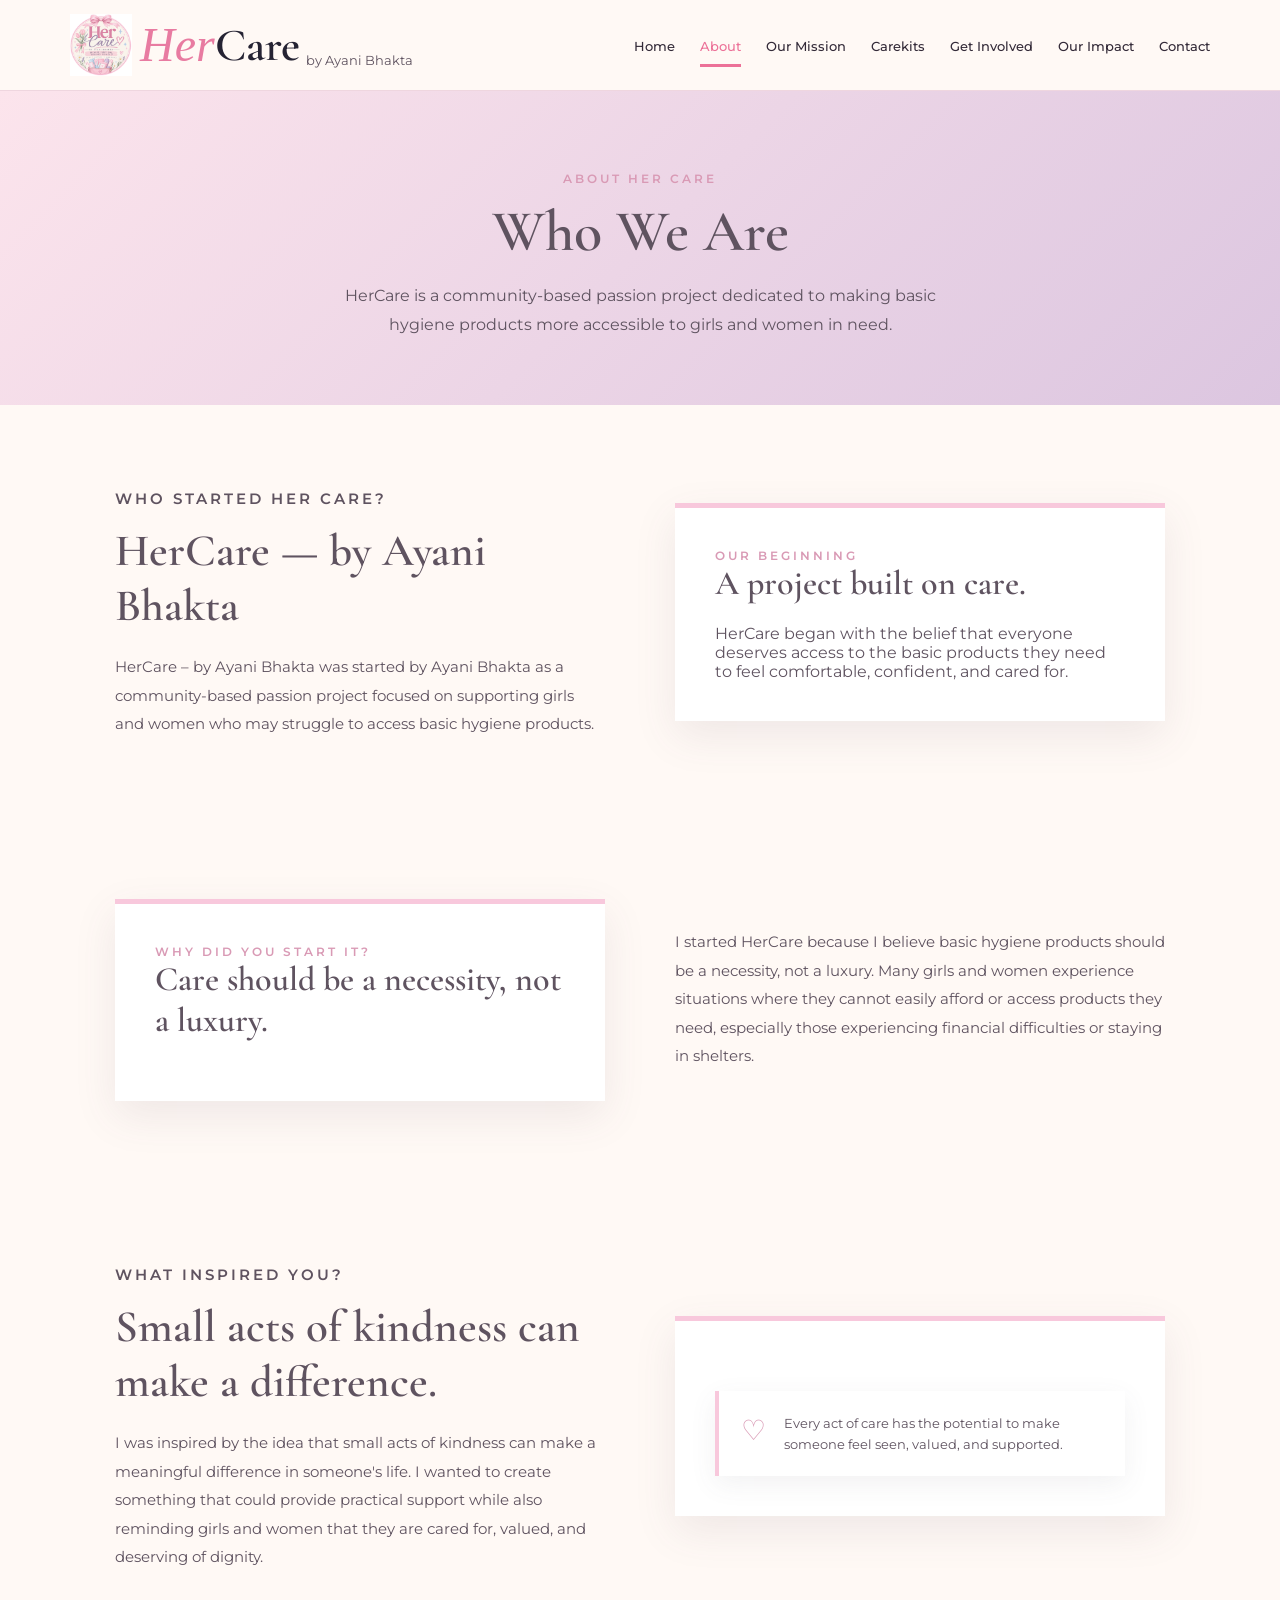
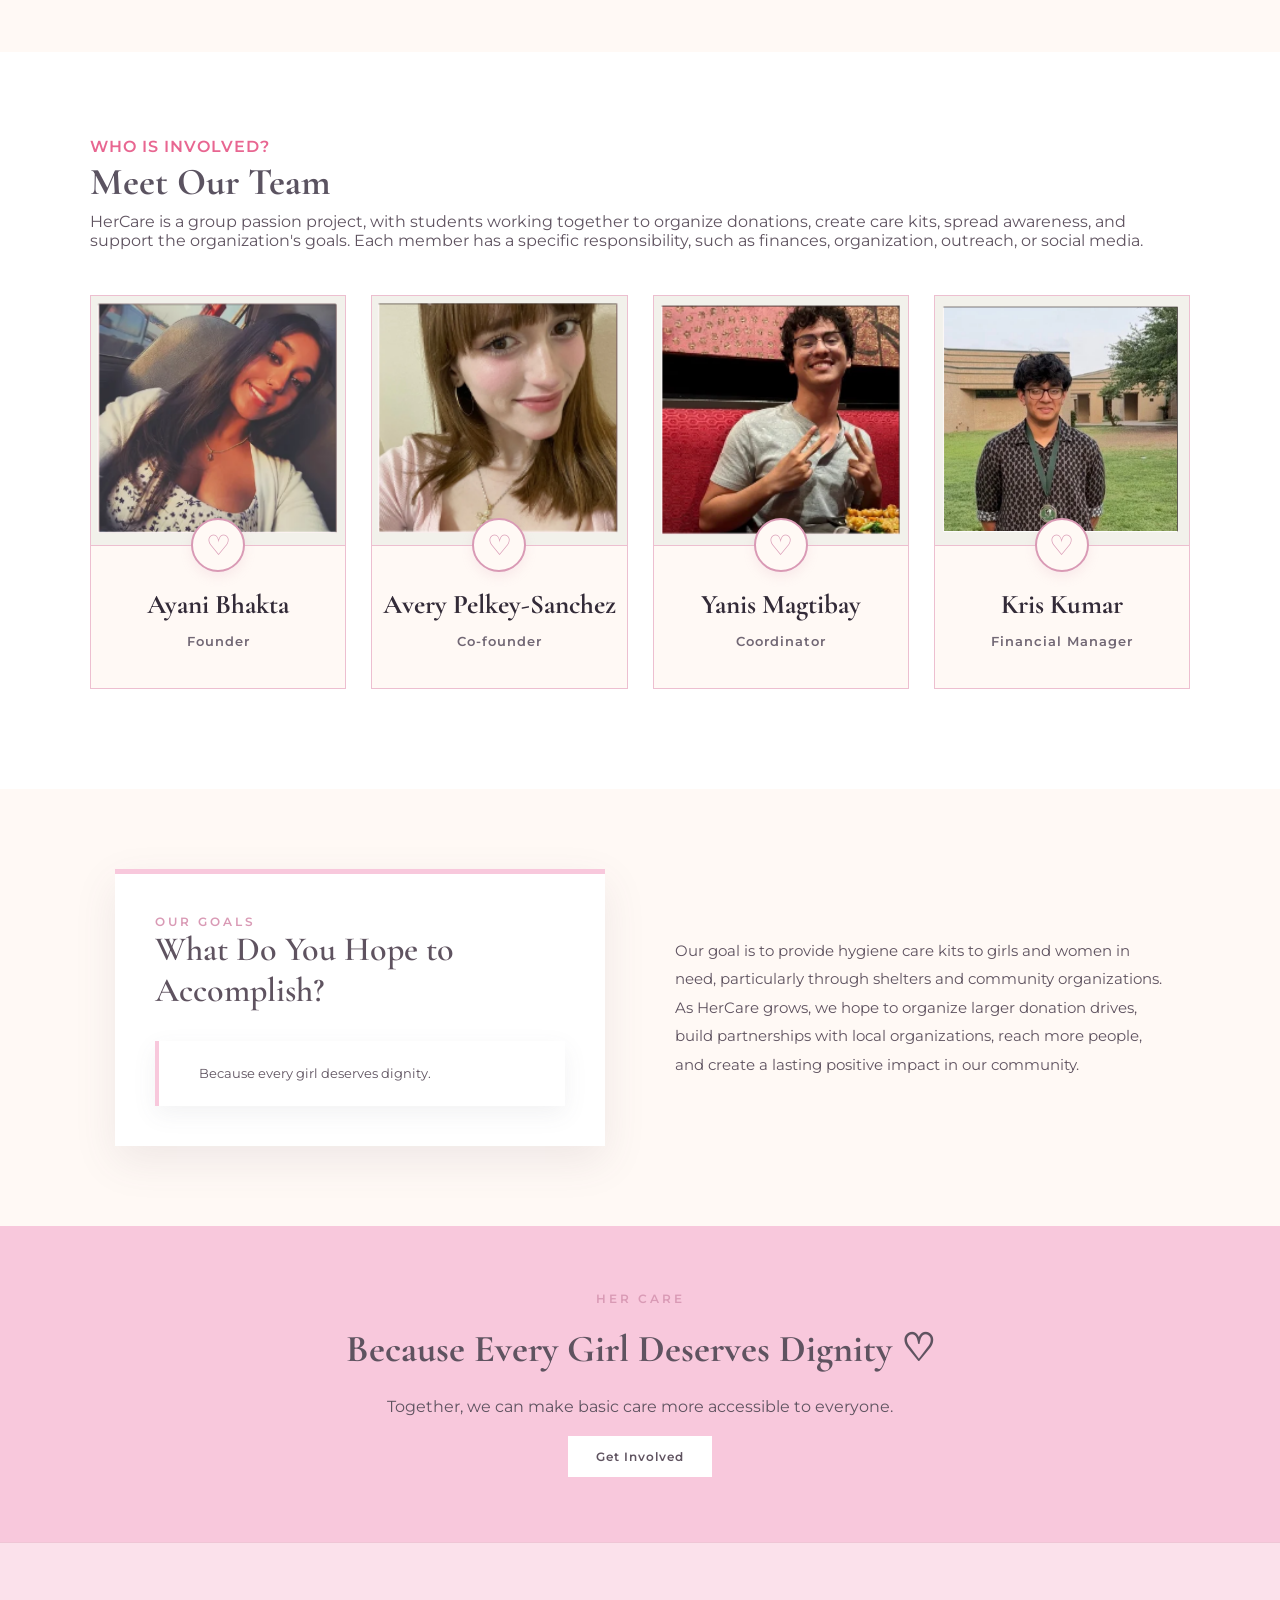
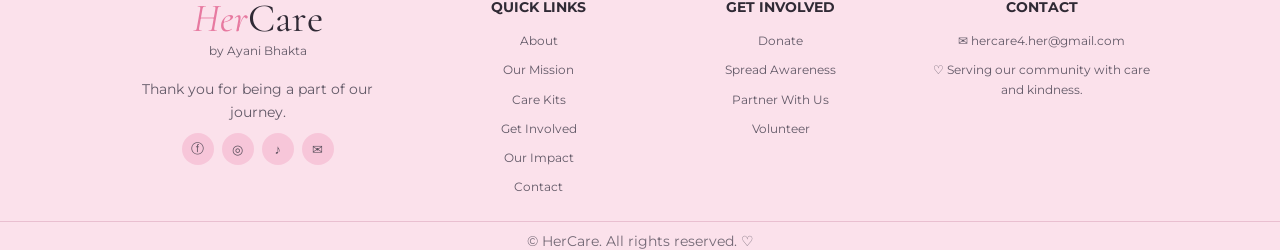
==== about.html @ 2aeae605 "Update about.html" ====
<!DOCTYPE html>
<html lang="en">

<head>
    <meta charset="UTF-8">
    <meta name="viewport" content="width=device-width, initial-scale=1.0">

    <title>About | HerCare</title>

    <!-- Google Fonts -->
    <link rel="preconnect" href="https://fonts.googleapis.com">
    <link rel="preconnect" href="https://fonts.gstatic.com" crossorigin>

    <link href="https://fonts.googleapis.com/css2?family=Cormorant+Garamond:wght@400;500;600;700&family=Montserrat:wght@400;500;600;700&family=Playfair+Display:wght@400;500;600&display=swap"
        rel="stylesheet">

    <!-- Main CSS -->
    <link rel="stylesheet" href="style.css">
</head>

<body>

    <!-- HEADER -->
    <header>
        <div class="nav-container">

            <a href="index.html" class="logo">
                <img src="images/logo.png" alt="HerCare Logo" class="logo-image">

                <span class="logo-her">Her</span>
                <span class="logo-care">Care</span>
                <span class="logo-by">by Ayani Bhakta</span>
            </a>

            <button class="menu-button" aria-label="Open menu">
                ☰
            </button>

            <nav>
                <ul class="nav-links">

                    <li>
                        <a href="index.html">Home</a>
                    </li>

                    <li>
                        <a href="about.html" class="active">About</a>
                    </li>

                    <li>
                        <a href="mission.html">Our Mission</a>
                    </li>

                    <li>
                        <a href="care-kits.html">Carekits</a>
                    </li>

                    <li>
                        <a href="get-involved.html">Get Involved</a>
                    </li>

                    <li>
                        <a href="impact.html">Our Impact</a>
                    </li>

                    <li>
                        <a href="contact.html">Contact</a>
                    </li>

                </ul>
            </nav>

        </div>
    </header>


    <main class="about-page">

        <!-- ABOUT HERO -->
        <section class="page-hero contact-hero">

            <div class="page-hero-content">

                <p class="section-label">
                    ABOUT HER CARE
                </p>

                <h1>
                    Who We Are
                </h1>

                <p>
                    HerCare is a community-based passion project dedicated
                    to making basic hygiene products more accessible to
                    girls and women in need.
                </p>

            </div>

        </section>


        <!-- WHO STARTED HER CARE -->
        <section class="contact-section">

            <div class="contact-layout">

                <div class="contact-intro">

                    <p class="section-label">
                        WHO STARTED HER CARE?
                    </p>

                    <h2>
                        HerCare — by Ayani Bhakta
                    </h2>

                    <p>
                        HerCare – by Ayani Bhakta was started by Ayani Bhakta
                        as a community-based passion project focused on
                        supporting girls and women who may struggle to access
                        basic hygiene products.
                    </p>

                </div>


                <div class="contact-card">

                    <p class="section-label">
                        OUR BEGINNING
                    </p>

                    <h2>
                        A project built on care.
                    </h2>

                    <p>
                        HerCare began with the belief that everyone deserves
                        access to the basic products they need to feel
                        comfortable, confident, and cared for.
                    </p>

                </div>

            </div>

        </section>


        <!-- WHY DID YOU START IT -->
        <section class="contact-section">

            <div class="contact-layout">

                <div class="contact-card">

                    <p class="section-label">
                        WHY DID YOU START IT?
                    </p>

                    <h2>
                        Care should be a necessity, not a luxury.
                    </h2>

                </div>


                <div class="contact-intro">

                    <p>
                        I started HerCare because I believe basic hygiene
                        products should be a necessity, not a luxury. Many
                        girls and women experience situations where they
                        cannot easily afford or access products they need,
                        especially those experiencing financial difficulties
                        or staying in shelters.
                    </p>

                </div>

            </div>

        </section>


        <!-- WHAT INSPIRED YOU -->
        <section class="contact-section">

            <div class="contact-layout">

                <div class="contact-intro">

                    <p class="section-label">
                        WHAT INSPIRED YOU?
                    </p>

                    <h2>
                        Small acts of kindness can make a difference.
                    </h2>

                    <p>
                        I was inspired by the idea that small acts of kindness
                        can make a meaningful difference in someone's life.
                        I wanted to create something that could provide
                        practical support while also reminding girls and
                        women that they are cared for, valued, and deserving
                        of dignity.
                    </p>

                </div>


                <div class="contact-card">

                    <div class="contact-note">

                        <span>♡</span>

                        <p>
                            Every act of care has the potential to make
                            someone feel seen, valued, and supported.
                        </p>

                    </div>

                </div>

            </div>

        </section>


        <!-- WHO IS INVOLVED -->
        <section class="team-section">

            <div class="team-title">

                <p class="section-label">
                    WHO IS INVOLVED?
                </p>

                <h2>
                    Meet Our Team
                </h2>

                <p class="our-team-description">
                    HerCare is a group passion project, with students
                    working together to organize donations, create care
                    kits, spread awareness, and support the organization's
                    goals. Each member has a specific responsibility, such
                    as finances, organization, outreach, or social media.
                </p>

            </div>


            <div class="team-container">

                <!-- AYANI -->
                <div class="team-card">

                    <div class="team-photo">

                        <img src="images/ayani1.png"
                             alt="Ayani Bhakta">

                        <span class="team-heart">
                            ♡
                        </span>

                    </div>

                    <h3>
                        Ayani Bhakta
                    </h3>

                    <p class="role">
                        Founder
                    </p>

                </div>


                <!-- AVERY -->
                <div class="team-card">

                    <div class="team-photo">

                        <img src="images/avery1.png"
                             alt="Avery Pelkey-Sanchez">

                        <span class="team-heart">
                            ♡
                        </span>

                    </div>

                    <h3>
                        Avery Pelkey-Sanchez
                    </h3>

                    <p class="role">
                        Co-founder
                    </p>

                </div>


                <!-- YANIS -->
                <div class="team-card">

                    <div class="team-photo">

                        <img src="images/yanis.png"
                             alt="Yanis Magtibay">

                        <span class="team-heart">
                            ♡
                        </span>

                    </div>

                    <h3>
                        Yanis Magtibay
                    </h3>

                    <p class="role">
                        Coordinator
                    </p>

                </div>


                <!-- KRIS -->
                <div class="team-card">

                    <div class="team-photo">

                        <img src="images/kris.png"
                             alt="Kris Kumar">

                        <span class="team-heart">
                            ♡
                        </span>

                    </div>

                    <h3>
                        Kris Kumar
                    </h3>

                    <p class="role">
                        Financial Manager
                    </p>

                </div>

            </div>

        </section>


        <!-- WHAT DO YOU HOPE TO ACCOMPLISH -->
        <section class="contact-section">

            <div class="contact-layout">

                <div class="contact-card">

                    <p class="section-label">
                        OUR GOALS
                    </p>

                    <h2>
                        What Do You Hope to Accomplish?
                    </h2>

                    <div class="contact-note">

                        <span></span>

                        <p>
                            Because every girl deserves dignity.
                        </p>

                    </div>

                </div>


                <div class="contact-intro">

                    <p>
                        Our goal is to provide hygiene care kits to girls and
                        women in need, particularly through shelters and
                        community organizations. As HerCare grows, we hope
                        to organize larger donation drives, build partnerships
                        with local organizations, reach more people, and
                        create a lasting positive impact in our community.
                    </p>

                </div>

            </div>

        </section>


        <!-- BOTTOM CTA -->
        <section class="page-cta">

            <div class="page-cta-content">

                <p class="section-label">
                    HER CARE
                </p>

                <h2>
                    Because Every Girl Deserves Dignity ♡
                </h2>

                <p>
                    Together, we can make basic care more accessible to
                    everyone.
                </p>

                <a href="get-involved.html"
                   class="button primary-button">
                    Get Involved
                </a>

            </div>

        </section>

    </main>


    <!-- FOOTER -->
    <footer>

        <div class="footer-container">

            <!-- BRAND -->
            <div class="footer-brand">

                <div class="footer-logo">
                    <span>Her</span>Care
                </div>

                <div class="footer-by">
                    by Ayani Bhakta
                </div>

                <p>
                    Thank you for being a part
                    of our journey.
                </p>

                <div class="social-icons">

                    <!-- Facebook -->
                    <a
                        href="https://www.facebook.com/profile.php?id=61594185781032&sk=directory_contact_info&fb_profile_edit_entry_point=%7B%22feature%22%3A%22profile_directory%22%2C%22click_point%22%3A%22pencil_edit_directory_section%22%2C%22additional_metadata%22%3A%7B%22section_type%22%3A%22contact_info%22%7D%7D"
                        target="_blank"
                        rel="noopener noreferrer"
                        aria-label="Facebook">
                        ⓕ
                    </a>

                    <!-- Instagram -->
                    <a
                        href="https://www.instagram.com/hercare_ayani/?utm_source=ig_web_button_share_sheet"
                        target="_blank"
                        rel="noopener noreferrer"
                        aria-label="Instagram">
                        ◎
                    </a>

                    <!-- TikTok -->
                    <a
                        href="https://www.tiktok.com/@hercare_ayani?is_from_webapp=1&sender_device=pc"
                        target="_blank"
                        rel="noopener noreferrer"
                        aria-label="TikTok">
                        ♪
                    </a>

                    <!-- Email -->
                    <a
                        href="mailto:hercare4.her@gmail.com"
                        aria-label="Email">
                        ✉
                    </a>

                </div>

            </div>


            <!-- QUICK LINKS -->
            <div class="footer-column">

                <h4>
                    QUICK LINKS
                </h4>

                <a href="about.html">
                    About
                </a>

                <a href="mission.html">
                    Our Mission
                </a>

                <a href="care-kits.html">
                    Care Kits
                </a>

                <a href="get-involved.html">
                    Get Involved
                </a>

                <a href="impact.html">
                    Our Impact
                </a>

                <a href="contact.html">
                    Contact
                </a>

            </div>


            <!-- GET INVOLVED -->
            <div class="footer-column">

                <h4>
                    GET INVOLVED
                </h4>

                <a href="get-involved.html">
                    Donate
                </a>

                <a href="get-involved.html">
                    Spread Awareness
                </a>

                <a href="get-involved.html">
                    Partner With Us
                </a>

                <a href="get-involved.html">
                    Volunteer
                </a>

            </div>


            <!-- CONTACT -->
            <div class="footer-column contact">

                <h4>
                    CONTACT
                </h4>

                <p>
                    ✉ hercare4.her@gmail.com
                </p>

                <p>
                    ♡ Serving our community with care and kindness.
                </p>

            </div>

        </div>


        <!-- COPYRIGHT -->
        <div class="copyright">

            © <span id="year"></span>
            HerCare. All rights reserved. ♡

        </div>

    </footer>


    <!-- JavaScript -->
    <script src="script.js"></script>

</body>

</html>
---- style.css ----
/* =========================================================
   HER CARE — STYLE.CSS
========================================================= */

:root {
    --pink: #F8C8DC;
    --blush: #FCE4EC;
    --lavender: #DCC6E0;
    --blue: #C7DFF2;
    --mint: #CDE8D5;
    --peach: #FAD9C1;
    --cream: #FFF9F5;
    --rose: #D99AB5;
    --text: #5F5360;
    --dark: #302A35;
    --muted: #776C78;
    --line: #E99DB9;
}

/* =========================================================
   GENERAL
========================================================= */

* {
    box-sizing: border-box;
    margin: 0;
    padding: 0;
}

html {
    scroll-behavior: smooth;
}

body {
    font-family: "Montserrat", sans-serif;
    background: var(--cream);
    color: var(--text);
    overflow-x: hidden;
    min-height: 100vh;
    display: flex;
    flex-direction: column;
}

main {
    flex: 1;
}

img {
    max-width: 100%;
}

a {
    text-decoration: none;
    color: inherit;
}

/* =========================================================
   NAVIGATION
========================================================= */

.navbar,
header {
    width: 100%;
    background: var(--cream);
    border-bottom: 1px solid #efd6df;
}

.nav-container {
    width: 100%;
    max-width: 1200px;
    min-height: 90px;
    margin: auto;
    padding: 10px 30px;
    display: flex;
    align-items: center;
}

.logo {
    display: flex;
    align-items: center;
    white-space: nowrap;
    flex-shrink: 0;
}

.logo-image {
    width: 62px;
    height: 62px;
    object-fit: contain;
    display: block;
    margin-right: 8px;
    flex-shrink: 0;
}

.logo-her {
    font-family: cursive;
    font-size: 48px;
    font-style: italic;
    color: #E87BA1;
    line-height: 1;
}

.logo-care {
    font-family: "Cormorant Garamond", serif;
    font-size: 46px;
    font-weight: 600;
    color: #252333;
    line-height: 1;
}

.logo-by {
    font-size: 13px;
    margin-left: 6px;
    color: var(--text);
    align-self: flex-end;
    margin-bottom: 8px;
}

.nav-container nav {
    flex: 1;
    margin-left: 35px;
}

.nav-links {
    display: flex;
    align-items: center;
    justify-content: flex-end;
    gap: 25px;
    list-style: none;
}

.nav-links a {
    font-size: 13px;
    font-weight: 500;
    color: #332a38;
    padding: 10px 0;
    white-space: nowrap;
}

.nav-links a:hover,
.nav-links a.active {
    color: #EC7198;
}

.nav-links a.active {
    border-bottom: 3px solid #EC7198;
}

.menu-button,
.menu-toggle {
    display: none;
    border: 1px solid #e7a9c2;
    background: var(--pink);
    width: 52px;
    height: 52px;
    font-size: 22px;
    color: #2296dc;
    cursor: pointer;
}

/* =========================================================
   HOMEPAGE HERO
========================================================= */

.hero {
    width: 100%;
    background: var(--cream);
}

.hero-container {
    max-width: 1200px;
    width: 100%;
    margin: auto;
    padding: 80px 40px;
    display: grid;
    grid-template-columns: 1fr 1fr;
    align-items: center;
    gap: 55px;
}

.hero-text {
    min-width: 0;
}

.slogan {
    display: inline-block;
    background: var(--blush);
    color: #E56F98;
    padding: 10px 18px;
    border-radius: 30px;
    font-size: 15px;
    margin-bottom: 25px;
}

.hero h1 {
    font-family: "Cormorant Garamond", serif;
    font-size: clamp(48px, 5vw, 72px);
    line-height: .98;
    color: #292634;
    margin-bottom: 25px;
}

.hero h1 span {
    color: #E87BA1;
    font-style: italic;
}

.hero-text p {
    max-width: 560px;
    font-size: 17px;
    line-height: 1.9;
    color: #746a77;
    margin-bottom: 30px;
}

.hero-buttons {
    display: flex;
    gap: 15px;
    flex-wrap: wrap;
}

.button {
    display: inline-flex;
    justify-content: center;
    align-items: center;
    min-height: 62px;
    padding: 0 35px;
    font-weight: 600;
    font-size: 14px;
    letter-spacing: 1px;
}

.pink-button {
    background: #ED7199;
    color: white;
}

.blue-button {
    background: var(--blue);
    color: #4d5660;
}

/* =========================================================
   HERO TEAM FRAME
========================================================= */

.hero-image {
    width: 100%;
    height: 520px;
    overflow: hidden;
    border-radius: 0 0 80px 0;
}

.team-frame {
    border: 2px solid var(--rose);
    background: var(--blush);
    padding: 14px;
    box-shadow: 0 12px 30px rgba(217,154,181,.18);
}

.frame-inner {
    width: 100%;
    height: 100%;
    border: 1px solid rgba(217,154,181,.7);
    background: linear-gradient(135deg,#FFF9F5,#FCE4EC 55%,#DCC6E0);
    display: flex;
    justify-content: center;
    align-items: center;
    overflow: hidden;
}

.hero-team-photo {
    width: 100%;
    height: 100%;
    object-fit: cover;
    object-position: center;
    display: block;
}

/* =========================================================
   TEAM
========================================================= */

.team-section {
    background: white;
    width: 100%;
    padding: 85px 30px 100px;
}

.team-title,
.our-team-description {
    max-width: 1100px;
    margin-left: auto;
    margin-right: auto;
    text-align: left;
}

.team-title {
    margin-bottom: 35px;
}

.meet-team {
    color: #9b6682;
    font-size: 15px;
    letter-spacing: 1px;
    margin-bottom: 5px;
}

.team-title h2 {
    font-family: "Cormorant Garamond", serif;
    font-size: 38px;
    line-height: 1.15;
    color: #5b5361;
    margin-bottom: 8px;
}

.team-intro {
    font-size: 16px;
    line-height: 1.5;
    color: #776d79;
}

.our-team-description {
    margin-bottom: 45px;
}

.description-heart {
    font-size: 22px;
    color: #9b6682;
    margin-bottom: 3px;
}

.team-title .section-label {
    font-size: 16px;
    letter-spacing: 1px;
    margin-bottom: 5px;
    color: #E86691;
}

.our-team-description h3 {
    font-size: 21px;
    color: #514857;
    margin-bottom: 5px;
}

.our-team-description p {
    max-width: 1000px;
    font-size: 15px;
    line-height: 1.55;
    color: #756b77;
}

.team-container {
    width: 100%;
    max-width: 1100px;
    margin: auto;
    display: grid;
    grid-template-columns: repeat(4,1fr);
    gap: 25px;
}

.team-card {
    position: relative;
    background: var(--cream);
    border: 1px solid #edbfd0;
    text-align: center;
    overflow: visible;
    padding-bottom: 25px;
    min-width: 0;
}

.team-photo {
    position: relative;
    width: 100%;
    height: 250px;
    overflow: visible;
    background: #FFF9F5;
    display: block;
    border-bottom: 1px solid #edbfd0;
}

.team-photo img {
    width: 100%;
    height: 100%;
    display: block;
    object-fit: cover;
    object-position: center top;
}

.team-heart {
    position: absolute;
    left: 50%;
    bottom: -27px;
    transform: translateX(-50%);
    width: 54px;
    height: 54px;
    border-radius: 50%;
    background: var(--cream);
    border: 2px solid var(--rose);
    display: flex;
    align-items: center;
    justify-content: center;
    font-size: 28px;
    color: var(--rose);
    line-height: 1;
    z-index: 10;
    box-shadow: 0 5px 12px rgba(217,154,181,.16);
    pointer-events: none;
}

.team-card h3 {
    font-family: "Cormorant Garamond", serif;
    font-size: 27px;
    color: #332b38;
    margin: 42px 10px 10px;
}

.role {
    display: inline-block;
    padding: 6px 17px;
    border-radius: 20px;
    font-size: 11px;
    font-weight: 600;
    letter-spacing: 1px;
    margin-bottom: 12px;
}

.founder {
    background: #F9DDE8;
    color: #E36D96;
}

.cofounder {
    background: #DCC6E0;
    color: #755C7D;
}

.coordinator {
    background: #CDE8D5;
    color: #5D8069;
}

.financial {
    background: #C7DFF2;
    color: #58748A;
}

.team-card p {
    font-size: 13px;
    line-height: 1.55;
    color: #716774;
    padding: 0 20px;
}

/* =========================================================
   HOMEPAGE WHAT WE DO
========================================================= */

.what-we-do {
    background: var(--cream);
    width: 100%;
    padding: 70px 30px 85px;
}

.section-title {
    text-align: center;
    color: #E86691;
    font-weight: 600;
    letter-spacing: 1px;
    font-size: 17px;
    margin-bottom: 50px;
}

.title-heart {
    margin-left: 5px;
}

.what-we-do .what-container {
    width: 100%;
    max-width: 1100px;
    margin: auto;
    display: grid;
    grid-template-columns: 1fr 1px 1fr 1px 1fr 1px 1fr;
    align-items: stretch;
}

.what-we-do .what-card {
    width: 100%;
    min-width: 0;
    text-align: center;
    padding: 0 25px;
    border: none;
    transition: transform .2s;
}

.what-we-do .what-card:hover {
    transform: translateY(-4px);
}

.what-icon,
.care-icon {
    width: 72px;
    height: 72px;
    margin: 0 auto 20px;
    border-radius: 50%;
    display: flex;
    align-items: center;
    justify-content: center;
    font-size: 32px;
}

.pink-icon,
.pink-care {
    background: #FBE2EB;
    color: #ED7199;
}

.lavender-icon,
.lavender-care {
    background: #DCC6E0;
    color: #665873;
}

.blue-icon,
.blue-care {
    background: #C7DFF2;
    color: #5B778B;
}

.mint-icon,
.mint-care {
    background: #CDE8D5;
    color: #64836D;
}

.peach-care {
    background: #FAD9C1;
    color: #9B6650;
}

.white-care {
    background: #FFFFFF !important;
    border: 2px solid #F0C7D6;
    color: #ED7199 !important;
}

.what-we-do .what-card h3 {
    margin: 18px 10px 10px;
    font-family: "Cormorant Garamond",serif;
    font-size: 24px;
    line-height: 1.15;
    color: #262331;
}

.what-we-do .what-card p {
    margin: 0;
    font-size: 14px;
    line-height: 1.7;
    color: #776c78;
}

.what-we-do .divider {
    width: 1px;
    height: 100%;
    background: var(--line);
    display: block;
}

/* =========================================================
   HOMEPAGE CTA
========================================================= */

.cta {
    background: #FBE1EB;
    padding: 55px 25px;
}

.cta-inner {
    text-align: center;
    max-width: 900px;
    margin: auto;
}

.cta h2 {
    font-family: "Cormorant Garamond",serif;
    font-size: 42px;
    color: #625666;
    line-height: 1.2;
}

.cta h2 span {
    color: #E8789F;
    font-style: italic;
}

/* =========================================================
   CONTACT / INNER PAGES
========================================================= */

.about-page {
    width: 100%;
}

.content-container {
    width: 100%;
    max-width: 1100px;
    margin: auto;
}

.contact-page {
    min-height: calc(100vh - 150px);
}

.contact-hero {
    text-align: center;
    padding: 80px 20px 65px;
    background: linear-gradient(135deg,var(--blush),var(--lavender));
}

.contact-hero h1 {
    font-family: "Cormorant Garamond",serif !important;
    font-size: 58px;
    font-weight: 600;
    margin: 10px 0 15px;
    color: var(--text);
}

.contact-hero h1 span {
    color: var(--rose);
}

.contact-hero p:last-child {
    max-width: 650px;
    margin: auto;
    line-height: 1.8;
    font-size: 16px;
}

.contact-section {
    padding: 80px 20px;
    background: var(--cream);
}

.contact-layout {
    max-width: 1050px;
    margin: auto;
    display: grid;
    grid-template-columns: 1fr 1fr;
    gap: 70px;
    align-items: center;
}

.contact-intro h2 {
    font-family: "Cormorant Garamond",serif;
    font-size: 45px;
    font-weight: 600;
    margin: 10px 0 20px;
    color: var(--text);
}

.contact-intro > p:not(.small-title) {
    line-height: 1.9;
    font-size: 15px;
    color: var(--text);
}

.small-title,
.section-label {
    font-size: 12px;
    font-weight: 600;
    letter-spacing: 3px;
    color: var(--rose);
}

.contact-note {
    display: flex;
    gap: 18px;
    margin-top: 30px;
    padding: 22px;
    background: white;
    border-left: 4px solid var(--pink);
    box-shadow: 0 8px 25px rgba(95,83,96,.08);
}

.contact-note > span {
    font-size: 28px;
    color: var(--rose);
}

.contact-note strong {
    font-family: "Cormorant Garamond",serif;
    font-size: 22px;
}

.contact-note p {
    margin: 0 !important;
    font-size: 13px;
    line-height: 1.6;
}

.contact-card {
    background: white;
    padding: 40px;
    box-shadow: 0 15px 40px rgba(95,83,96,.10);
    border-top: 5px solid var(--pink);
}

.contact-card h2,
.contact-card h3 {
    font-family: "Cormorant Garamond",serif !important;
    color: var(--text);
}

.contact-card h2 {
    font-size: 34px;
    font-weight: 600;
    margin: 0 0 20px;
}

.contact-card h3 {
    font-size: 34px;
    margin: 0 0 5px;
}

.contact-card-text {
    font-size: 14px;
    margin-bottom: 25px;
    color: #766c77;
}

.contact-socials {
    display: flex;
    flex-direction: column;
    gap: 12px;
}

.contact-social {
    display: flex;
    align-items: center;
    gap: 15px;
    padding: 16px;
    color: var(--text);
    background: var(--cream);
    border: 1px solid #f0e4e9;
    transition: .25s ease;
}

.contact-social:hover {
    transform: translateX(5px);
    background: var(--blush);
    box-shadow: 0 5px 15px rgba(95,83,96,.08);
}

.social-symbol {
    width: 42px;
    height: 42px;
    display: flex;
    align-items: center;
    justify-content: center;
    background: white;
    font-size: 22px;
    border-radius: 50%;
    color: var(--rose);
    flex-shrink: 0;
}

.contact-social strong {
    display: block;
    font-size: 14px;
    font-weight: 600;
}

.contact-social small {
    display: block;
    margin-top: 3px;
    font-size: 11px;
    color: #877b86;
}

.contact-social .social-arrow {
    margin-left: auto;
    font-size: 18px;
    color: var(--rose);
}

.page-cta {
    text-align: center;
    padding: 65px 20px;
    background: var(--pink);
}

.page-cta h2 {
    font-family: "Cormorant Garamond",serif;
    font-size: 38px;
    margin: 8px 0 25px;
    color: var(--text);
}

.page-cta p {
    margin-bottom: 20px;
}

.primary-button {
    display: inline-flex;
    align-items: center;
    justify-content: center;
    padding: 13px 28px;
    min-height: auto;
    background: white;
    color: var(--text);
    font-size: 12px;
    font-weight: 600;
    letter-spacing: 1px;
    transition: .25s ease;
}

.primary-button:hover {
    transform: translateY(-3px);
    box-shadow: 0 8px 20px rgba(95,83,96,.15);
}

/* =========================================================
   DONATIONS & COMMUNITY SERVICE
========================================================= */

.donation-hours {
    width: min(100%, 1100px);
    margin: 0 auto;
    padding: 35px 30px 10px;
    text-align: center;
}

.donation-hours .section-label {
    margin-bottom: 6px;
    color: #E86691;
    font-size: 16px;
    font-weight: 600;
    letter-spacing: 1px;
}

.donation-hours h2 {
    font-family: "Cormorant Garamond", serif;
    font-size: 42px;
    line-height: 1.1;
    color: var(--dark);
    margin-bottom: 8px;
}

.donation-hours p:last-child {
    max-width: 900px;
    margin: 0 auto;
    font-size: 16px;
    line-height: 1.7;
    color: var(--muted);
}

/* =========================================================
   CARE KITS
========================================================= */

.care-kit-items {
    width: 100%;
    padding: 65px 30px 70px;
    background: var(--cream);
}

.care-kit-heading {
    text-align: center;
    margin-bottom: 45px;
}

.care-kit-heading .section-label {
    color: #E86691;
    font-size: 17px;
    font-weight: 600;
    letter-spacing: 1px;
}

.care-items-grid {
    width: 100%;
    max-width: 1100px;
    margin: 0 auto;
    display: grid;
    grid-template-columns: repeat(4, 1fr);
    column-gap: 0;
    row-gap: 50px;
}

.care-item {
    position: relative;
    text-align: center;
    min-width: 0;
    padding: 0 20px;
}

.care-item:not(:nth-child(4n)) {
    border-right: 1px solid var(--line);
}

.care-line {
    width: 100%;
    max-width: 190px;
    height: 1px;
    background: var(--line);
    margin: 0 auto 20px;
}

.care-item h3,
.provided-item h3 {
    font: 600 27px/1.15 "Cormorant Garamond",serif;
    color: #262331;
    margin-bottom: 10px;
}

.care-item p,
.provided-item p {
    max-width: 200px;
    margin: 0 auto;
    font-size: 13px;
    line-height: 1.65;
    color: #776C78;
}

.featured-care {
    background: transparent;
    padding-top: 0;
    padding-bottom: 0;
    border-radius: 0;
}

.featured-care .care-icon {
    margin-top: 0;
}

/* =========================================================
   PROVIDED BY US
========================================================= */

.provided-care {
    width: 100%;
    padding: 0 30px 35px;
    background: var(--cream);
}

.provided-content {
    width: 100%;
    max-width: 1180px;
    margin: auto;
    padding: 28px 38px;
    background: #FCEEF3;
    border-radius: 12px;
    display: flex;
    align-items: center;
    justify-content: space-between;
}

.provided-content .section-label {
    margin-bottom: 5px;
    color: #E86691;
    font-size: 16px;
    font-weight: 600;
    letter-spacing: 1px;
}

.provided-content h2 {
    font-family: "Cormorant Garamond",serif;
    font-size: 40px;
    line-height: 1.1;
    color: var(--dark);
    margin-bottom: 8px;
}

.provided-content > div:first-child > p:last-child {
    font-size: 14px;
    line-height: 1.6;
    color: #776C78;
}

.provided-heart {
    font-family: "Cormorant Garamond",serif;
    font-size: 85px;
    line-height: 1;
    color: #ED7199;
    padding-right: 25px;
}

.provided-items {
    width: 90%;
    max-width: 1100px;
    margin: auto;
    padding: 35px 0 80px;
    display: grid;
    grid-template-columns: repeat(4,1fr);
}

.provided-item {
    text-align: center;
    padding: 0 30px;
}

.provided-item:not(:last-child) {
    border-right: 1px solid var(--line);
}

/* =========================================================
   INNER PAGE CARDS
========================================================= */

.inner-card-section {
    padding: 75px 0 90px;
    background: var(--cream);
}

.inner-section-heading {
    width: 90%;
    max-width: 1050px;
    margin: 0 auto 45px;
    text-align: center;
}

.inner-section-heading h2 {
    font-family: "Cormorant Garamond",serif;
    font-size: 40px;
    color: var(--text);
    margin-bottom: 10px;
}

.inner-section-heading > p:last-child {
    font-size: 14px;
    line-height: 1.7;
    color: var(--muted);
}

.inner-card-grid,
.care-kits-grid,
.four-card-grid,
.three-card-grid {
    width: 90%;
    max-width: 1100px;
    margin: auto;
    display: grid;
    grid-template-columns: repeat(3,1fr);
    gap: 25px;
}

.four-card-grid {
    grid-template-columns: repeat(4,1fr);
}

.inner-card {
    min-height: 245px;
    padding: 35px 25px;
    background: white;
    border: 1px solid #edbfd0;
    text-align: center;
}

.large-inner-card {
    min-height: 410px;
    background: white;
    border: 1px solid #edbfd0;
    text-align: center;
    overflow: hidden;
}

.large-card-top {
    height: 230px;
    background: var(--blush);
}

.large-inner-card h3 {
    font-family: "Cormorant Garamond",serif;
    font-size: 29px;
    margin: 48px 15px 10px;
    color: #262331;
}

.large-inner-card p {
    max-width: 250px;
    margin: auto;
    font-size: 13px;
    line-height: 1.65;
    color: var(--muted);
}

/* =========================================================
   FOOTER — HOME STYLE
========================================================= */

footer {
    width: 100%;
    background: #FBE1EB;
    border-top: 1px solid #efc5d5;
    margin-top: auto;
    text-align: center;
}

.footer-content {
    width: 100%;
    max-width: 1100px;
    margin: 0 auto;
    padding: 55px 30px 15px;

    display: grid;
    grid-template-columns: 1.4fr 1fr 1fr 1.2fr;
    gap: 45px;

    align-items: start;
    text-align: center;
}

/* =========================================================
   FOOTER BRAND
========================================================= */

.footer-brand {
    display: flex;
    flex-direction: column;
    align-items: center;
}

.footer-logo {
    font-family: "Cormorant Garamond", serif;
    font-size: 40px;
    color: #302A35;
    line-height: 1;
}

.footer-logo span {
    color: #E779A0;
    font-style: italic;
}

.footer-by {
    margin-top: 5px;
    font-size: 12px;
    color: #625967;
}

.footer-brand p {
    margin-top: 20px;
    line-height: 1.6;
    font-size: 14px;
    color: #625967;
}

/* =========================================================
   FOOTER COLUMNS
========================================================= */

.footer-column {
    display: flex;
    flex-direction: column;
    align-items: center;
    gap: 10px;
}

.footer-column h4 {
    color: #302A35;
    font-family: "Montserrat", sans-serif;
    font-size: 14px;
    font-weight: 700;
    margin-bottom: 5px;
}

.footer-column a,
.footer-column p {
    font-family: "Montserrat", sans-serif;
    font-size: 12px;
    line-height: 1.6;
    color: #625967;
}

.footer-column a:hover {
    color: #E66F98;
}

/* =========================================================
   FOOTER SOCIAL ICONS
========================================================= */

.footer-content .social-icons,
.social-icons {
    display: flex;
    justify-content: center;
    align-items: center;
    gap: 8px;
    margin-top: 10px;
}

.footer-content .social-icons a,
.social-icons a {
    width: 32px;
    height: 32px;
    background: #F7C6D9;
    border-radius: 50%;
    display: flex;
    align-items: center;
    justify-content: center;
    font-size: 13px;
    color: #5F5360;
    transition: .25s ease;
}

.footer-content .social-icons a:hover,
.social-icons a:hover {
    transform: translateY(-3px);
    background: #EBA9C4;
}

/* =========================================================
   FOOTER COPYRIGHT
========================================================= */

footer .copyright,
.footer-content .copyright,
.copyright {
    grid-column: 1 / -1;
    width: 100%;
    border-top: 1px solid #e9bfd0;
    padding: 10px 10px 0;
    margin-top: 10px;
    text-align: center;
    font-family: "Montserrat", sans-serif;
    font-size: 14px;
    color: #746976;
    display: block;
}

/* =========================================================
   OLD FOOTER CONTAINER SUPPORT
========================================================= */

.footer-container {
    max-width: 1100px;
    margin: auto;
    padding: 55px 30px 15px;
    display: grid;
    grid-template-columns: 1.4fr 1fr 1fr 1.2fr;
    gap: 45px;
    align-items: start;
}

.footer-container .footer-brand {
    display: flex;
    flex-direction: column;
    align-items: center;
}

.footer-container .footer-column {
    display: flex;
    flex-direction: column;
    align-items: center;
    gap: 10px;
}

/* =========================================================
   TABLET
========================================================= */

@media (min-width: 901px) {

    .donation-hours {
        padding-left: 90px;
        padding-right: 30px;
    }

    /* CARE KIT DESKTOP:
       5 items on first row
       4 centered on second row
    */

    .care-items-grid {
        grid-template-columns: repeat(10, 1fr) !important;
        grid-auto-flow: row;
    }

    .care-item {
        grid-column: span 2;
        border-right: 1px solid var(--line) !important;
    }

    .care-item:nth-child(5) {
        border-right: none !important;
    }

    .care-item:nth-child(6) {
        grid-column: 2 / span 2 !important;
    }

    .care-item:nth-child(7) {
        grid-column: 4 / span 2 !important;
    }

    .care-item:nth-child(8) {
        grid-column: 6 / span 2 !important;
    }

    .care-item:nth-child(9) {
        grid-column: 8 / span 2 !important;
        border-right: none !important;
    }

    .featured-care {
        background: transparent !important;
        border-radius: 0 !important;
        box-shadow: none !important;
    }
}

/* =========================================================
   TABLET / SMALL DESKTOP
========================================================= */

@media (max-width: 900px) {

    .what-we-do .what-container {
        grid-template-columns: 1fr 1fr;
    }

    .what-we-do .what-card {
        padding: 25px 15px 35px;
    }

    .what-we-do .divider {
        display: none;
    }

    .care-items-grid {
        grid-template-columns: repeat(2,1fr);
        row-gap: 40px;
    }

    .care-item {
        border-right: none !important;
    }

    .care-item:nth-child(odd) {
        border-right: 1px solid var(--line) !important;
    }

    .provided-content h2 {
        font-size: 34px;
    }

    .inner-card-grid,
    .care-kits-grid,
    .four-card-grid,
    .three-card-grid {
        grid-template-columns: repeat(2,1fr);
    }

    .provided-items {
        grid-template-columns: repeat(2, 1fr);
        row-gap: 40px;
    }

    .provided-item:nth-child(odd) {
        border-right: 1px solid #E99DB9;
    }

    .provided-item:nth-child(even) {
        border-right: none;
    }

    /* FOOTER TABLET */

    .footer-content {
        grid-template-columns: 1fr 1fr;
        gap: 35px;
    }

    footer .copyright,
    .footer-content .copyright,
    .copyright {
        grid-column: 1 / -1;
        width: 100%;
        border-top: 1px solid #e9bfd0;
        font-size: 13px;
    }
}

/* =========================================================
   MOBILE
========================================================= */

@media (max-width: 768px) {

    .nav-container {
        min-height: 75px;
        padding: 8px 20px;
        justify-content: space-between;
    }

    .logo {
        min-width: 0;
    }

    .logo-image {
        width: 50px;
        height: 50px;
        margin-right: 6px;
    }

    .logo-her {
        font-size: 35px;
    }

    .logo-care {
        font-size: 33px;
    }

    .logo-by {
        font-size: 9px;
        margin-left: 4px;
        margin-bottom: 5px;
    }

    .menu-button,
    .menu-toggle {
        display: block;
        flex-shrink: 0;
    }

    .nav-container nav {
        position: absolute;
        top: 75px;
        left: 0;
        width: 100%;
        background: var(--cream);
        z-index: 1000;
        margin-left: 0;
    }

    .nav-links {
        display: none;
        flex-direction: column;
        width: 100%;
        gap: 0;
        border-top: 1px solid #efd6df;
    }

    .nav-links.active {
        display: flex;
    }

    .nav-links li,
    .nav-links a {
        width: 100%;
    }

    .nav-links a {
        display: block;
        padding: 16px 20px;
        border-bottom: 1px solid #f0dce3;
    }

    .nav-links a.active {
        border-bottom: 1px solid #f0dce3;
    }

    /* HERO */

    .hero-container {
        display: flex;
        flex-direction: column;
        width: 100%;
        padding: 55px 24px 45px;
        gap: 35px;
    }

    .hero-text {
        width: 100%;
    }

    .slogan {
        font-size: 12px;
        padding: 9px 14px;
        margin-bottom: 20px;
    }

    .hero h1 {
        font-size: 49px;
        line-height: 1;
        margin-bottom: 20px;
    }

    .hero-text p {
        font-size: 15px;
        line-height: 1.7;
        width: 100%;
        margin-bottom: 25px;
    }

    .hero-buttons {
        width: 100%;
        flex-direction: column;
        gap: 12px;
    }

    .button {
        width: 100%;
        min-height: 58px;
    }

    .hero-image {
        width: 100%;
        height: 360px;
        border-radius: 0 0 55px 0;
    }

    .team-frame {
        padding: 10px;
    }

    /* TEAM */

    .team-section {
        width: 100%;
        padding: 55px 20px 70px;
    }

    .team-title {
        width: 100%;
        margin-bottom: 28px;
    }

    .team-title h2 {
        font-size: 25px;
        line-height: 1.25;
    }

    .team-intro {
        font-size: 14px;
    }

    .our-team-description {
        width: 100%;
        margin-bottom: 35px;
    }

    .our-team-description p {
        width: 100%;
        font-size: 14px;
        line-height: 1.65;
    }

    .team-container {
        width: 100%;
        grid-template-columns: 1fr;
        gap: 28px;
    }

    .team-card {
        width: 100%;
    }

    .team-photo {
        width: 100%;
        height: 250px;
        overflow: visible;
        background: #FFF9F5;
        display: flex;
        align-items: center;
        justify-content: center;
    }

    .team-photo img {
        width: 100%;
        height: 100%;
        object-fit: contain;
        object-position: center center;
        background: #FFF9F5;
    }

    .team-card h3 {
        font-size: 29px;
        margin-top: 42px;
    }

    .team-card p {
        font-size: 14px;
        padding: 0 30px;
    }

    .team-heart {
        left: 50%;
        bottom: -27px;
        transform: translateX(-50%);
        width: 54px;
        height: 54px;
        font-size: 28px;
    }

    /* WHAT WE DO */

    .what-we-do {
        width: 100%;
        padding: 65px 20px 70px;
    }

    .section-title {
        margin-bottom: 40px;
    }

    .what-we-do .what-container {
        grid-template-columns: 1fr;
    }

    .what-we-do .what-card {
        width: 100%;
        padding: 25px 15px 35px;
    }

    .what-we-do .what-card h3 {
        font-size: 24px;
    }

    .what-we-do .what-card p {
        font-size: 13px;
        line-height: 1.6;
    }

    .what-we-do .divider {
        display: none;
    }

    /* CTA */

    .cta {
        padding: 45px 20px;
    }

    .cta h2 {
        font-size: 34px;
    }

    /* CONTACT */

    .contact-hero {
        padding: 60px 20px 50px;
    }

    .contact-hero h1 {
        font-size: 45px;
    }

    .contact-hero p:last-child {
        font-size: 14px;
        line-height: 1.7;
    }

    .contact-layout {
        grid-template-columns: 1fr;
        gap: 40px;
    }

    .contact-section {
        padding: 60px 20px;
    }

    .contact-intro h2 {
        font-size: 38px;
    }

    .contact-card {
        padding: 30px 22px;
    }

    .contact-card h2,
    .contact-card h3 {
        font-size: 31px;
    }

    .contact-social {
        padding: 14px;
    }

    .page-cta {
        padding: 50px 20px;
    }

    .page-cta h2 {
        font-size: 32px;
    }

    /* FOOTER */

    .footer-content {
        width: 100%;
        max-width: 100%;
        display: flex;
        flex-direction: column;
        align-items: center;
        gap: 28px;
        padding: 45px 20px 15px;
    }

    .footer-brand,
    .footer-column {
        width: 100%;
        align-items: center;
    }

    .footer-logo {
        font-size: 38px;
    }

    .footer-by {
        font-size: 11px;
    }

    .footer-brand p {
        font-size: 12px;
        margin-top: 12px;
    }

    .footer-column h4 {
        font-size: 13px;
    }

    .footer-column a,
    .footer-column p {
        font-size: 11px;
    }

    .footer-content .social-icons,
    .social-icons {
        margin-top: 5px;
    }

    .footer-content .social-icons a,
    .social-icons a {
        width: 30px;
        height: 30px;
        font-size: 12px;
    }

    /* FIXED MOBILE COPYRIGHT */

    footer .copyright,
    .footer-content .copyright,
    .copyright {
        grid-column: auto;
        width: 100%;
        border-top: 1px solid #e9bfd0;
        font-size: 11px;
        padding: 8px 10px 0;
        margin-top: 5px;
        text-align: center;
        display: block;
    }

    /* CARE KITS */

    .care-kit-items {
        padding: 55px 20px 60px;
    }

    .care-kit-heading {
        margin-bottom: 40px;
    }

    .care-items-grid {
        grid-template-columns: 1fr;
        row-gap: 35px;
    }

    .care-item {
        padding: 0 15px 30px;
        border-right: none !important;
        border-bottom: 1px solid var(--line);
    }

    .care-item:last-child {
        border-bottom: none;
    }

    .care-item h3 {
        font-size: 28px;
    }

    .care-item p {
        font-size: 13px;
        max-width: 250px;
    }

    .featured-care {
        padding-top: 20px;
        border-radius: 12px;
    }

    /* PROVIDED */

    .provided-care {
        padding: 0 20px 25px;
    }

    .provided-content {
        padding: 25px 22px;
        display: block;
        text-align: left;
    }

    .provided-content h2 {
        font-size: 32px;
    }

    .provided-content > div:first-child > p:last-child {
        font-size: 13px;
    }

    .provided-heart {
        display: none;
    }

    .provided-items {
        width: 88%;
        grid-template-columns: 1fr;
        gap: 35px;
        padding-bottom: 60px;
    }

    .provided-item {
        padding: 0 15px 30px;
        border-right: none !important;
        border-bottom: 1px solid var(--line);
    }

    .provided-item:last-child {
        border-bottom: none;
    }

    /* INNER CARDS */

    .inner-card-section {
        padding: 55px 0 70px;
    }

    .inner-section-heading {
        width: 88%;
        margin-bottom: 30px;
    }

    .inner-section-heading h2 {
        font-size: 25px;
    }

    .inner-section-heading > p:last-child {
        font-size: 13px;
    }

    .inner-card-grid,
    .care-kits-grid,
    .four-card-grid,
    .three-card-grid {
        width: 88%;
        grid-template-columns: 1fr;
        gap: 22px;
    }

    .inner-card {
        min-height: 245px;
    }

    .large-inner-card {
        min-height: 410px;
    }

    .large-card-top {
        height: 230px;
    }

    .large-inner-card h3 {
        font-size: 29px;
        margin-top: 48px;
    }

    .large-inner-card p {
        font-size: 13px;
        max-width: 250px;
    }
}

/* =========================================================
   SMALL PHONES
========================================================= */

@media (max-width: 400px) {

    .logo-image {
        width: 43px;
        height: 43px;
    }

    .logo-her {
        font-size: 31px;
    }

    .logo-care {
        font-size: 29px;
    }

    .logo-by {
        font-size: 8px;
    }

    .hero h1 {
        font-size: 43px;
    }

    .team-photo {
        width: 100%;
        height: 250px;
        overflow: visible;
        background: #FFF9F5;
    }

    .team-photo img {
        width: 100%;
        height: 100%;
        object-fit: contain;
        object-position: center center;
    }

    .team-heart {
        left: 50%;
        bottom: -27px;
        transform: translateX(-50%);
        width: 54px;
        height: 54px;
        font-size: 28px;
    }

    .what-we-do .what-card {
        padding-left: 10px;
        padding-right: 10px;
    }

    .what-we-do .what-card h3 {
        font-size: 21px;
    }

    .what-we-do .what-card p {
        font-size: 12px;
    }

    .contact-hero h1 {
        font-size: 40px;
    }

    .contact-intro h2 {
        font-size: 34px;
    }

    .contact-card {
        padding: 25px 18px;
    }

    .contact-card h2,
    .contact-card h3 {
        font-size: 28px;
    }

    .contact-social {
        padding: 13px;
    }

    .social-symbol {
        width: 38px;
        height: 38px;
    }

    /* SMALL PHONE FOOTER */

    .footer-content {
        padding: 40px 15px 12px;
        gap: 24px;
    }

    .footer-logo {
        font-size: 34px;
    }

    .footer-column h4 {
        font-size: 12px;
    }

    .footer-column a,
    .footer-column p {
        font-size: 10px;
    }

    .footer-content .social-icons a,
    .social-icons a {
        width: 28px;
        height: 28px;
        font-size: 11px;
    }

    /* FIXED SMALL PHONE COPYRIGHT */

    footer .copyright,
    .footer-content .copyright,
    .copyright {
        grid-column: auto;
        width: 100%;
        border-top: 1px solid #e9bfd0;
        font-size: 10px;
        padding: 8px 10px 0;
        margin-top: 5px;
        text-align: center;
        display: block;
    }

    .inner-card-grid,
    .care-kits-grid,
    .four-card-grid,
    .three-card-grid {
        width: 92%;
    }

    .large-card-top {
        height: 220px;
    }
}
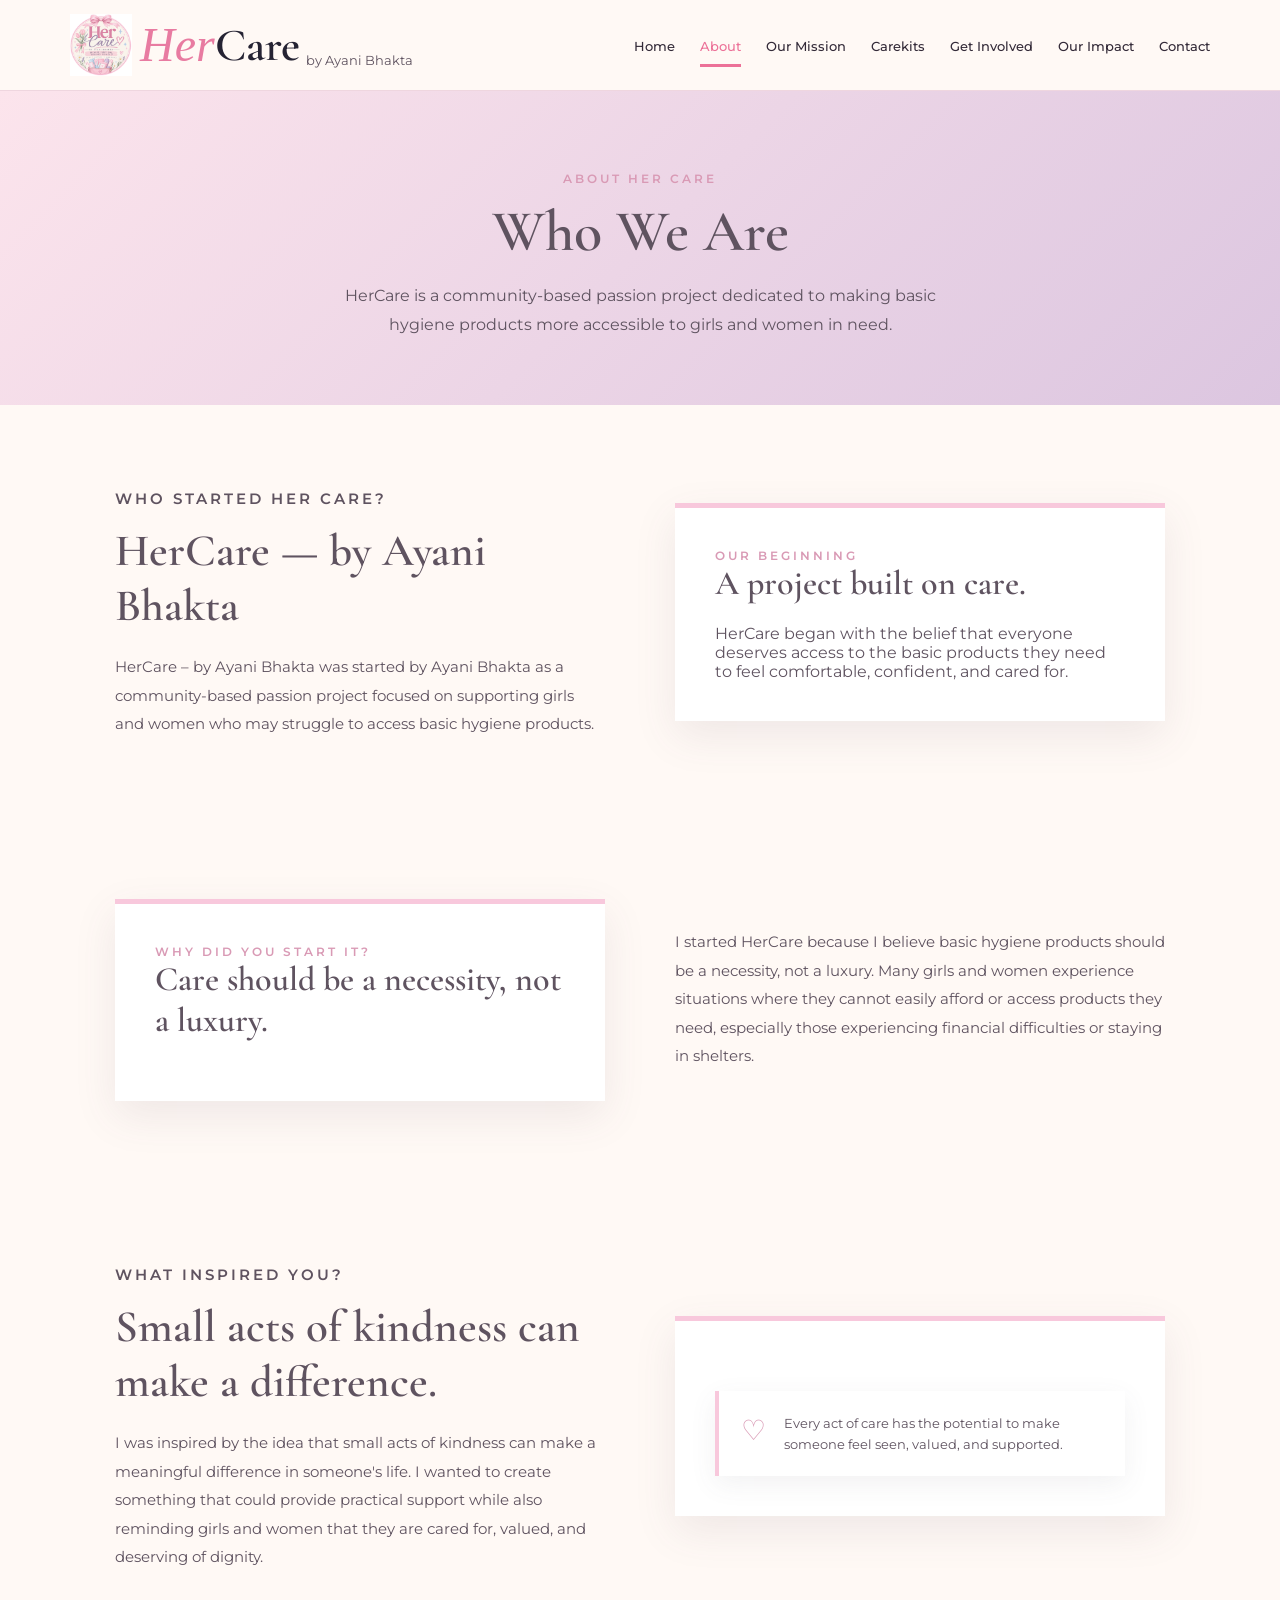
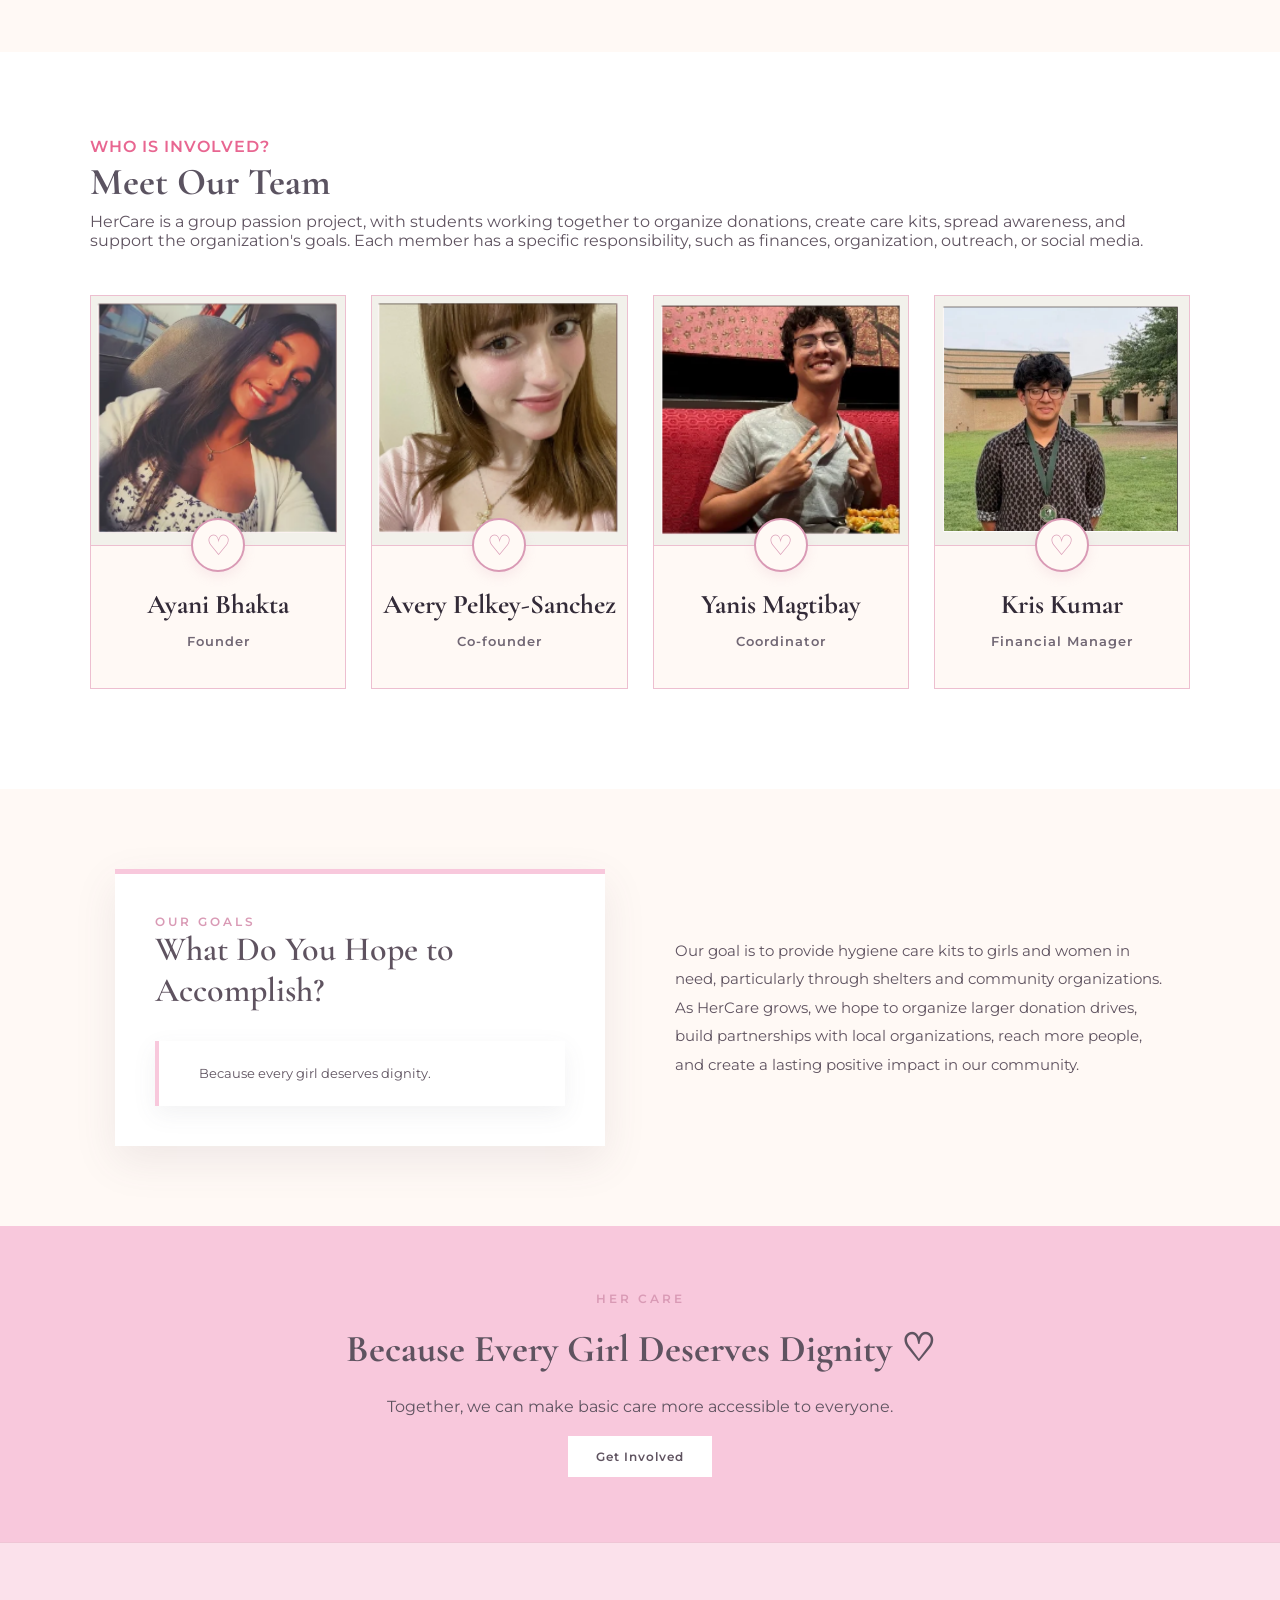
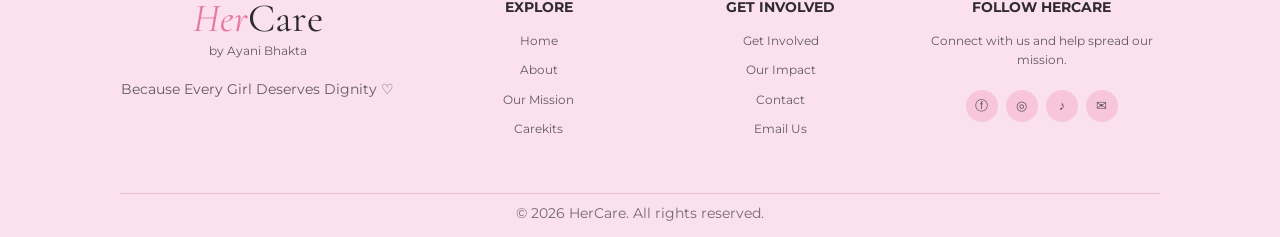
==== commit b2d57ac8: "Update about.html" ====
--- a/about.html
+++ b/about.html
@@ -437,162 +437,104 @@
     </main>
 
 
-    <!-- FOOTER -->
-    <footer>
-
-        <div class="footer-container">
-
-            <!-- BRAND -->
-            <div class="footer-brand">
-
-                <div class="footer-logo">
-                    <span>Her</span>Care
-                </div>
-
-                <div class="footer-by">
-                    by Ayani Bhakta
-                </div>
-
-                <p>
-                    Thank you for being a part
-                    of our journey.
-                </p>
-
-                <div class="social-icons">
-
-                    <!-- Facebook -->
-                    <a
-                        href="https://www.facebook.com/profile.php?id=61594185781032&sk=directory_contact_info&fb_profile_edit_entry_point=%7B%22feature%22%3A%22profile_directory%22%2C%22click_point%22%3A%22pencil_edit_directory_section%22%2C%22additional_metadata%22%3A%7B%22section_type%22%3A%22contact_info%22%7D%7D"
-                        target="_blank"
-                        rel="noopener noreferrer"
-                        aria-label="Facebook">
-                        ⓕ
-                    </a>
-
-                    <!-- Instagram -->
-                    <a
-                        href="https://www.instagram.com/hercare_ayani/?utm_source=ig_web_button_share_sheet"
-                        target="_blank"
-                        rel="noopener noreferrer"
-                        aria-label="Instagram">
-                        ◎
-                    </a>
-
-                    <!-- TikTok -->
-                    <a
-                        href="https://www.tiktok.com/@hercare_ayani?is_from_webapp=1&sender_device=pc"
-                        target="_blank"
-                        rel="noopener noreferrer"
-                        aria-label="TikTok">
-                        ♪
-                    </a>
-
-                    <!-- Email -->
-                    <a
-                        href="mailto:hercare4.her@gmail.com"
-                        aria-label="Email">
-                        ✉
-                    </a>
-
-                </div>
-
-            </div>
-
-
-            <!-- QUICK LINKS -->
-            <div class="footer-column">
-
-                <h4>
-                    QUICK LINKS
-                </h4>
-
-                <a href="about.html">
-                    About
+<!-- FOOTER -->
+
+<footer>
+
+    <div class="footer-content">
+
+        <div class="footer-brand">
+
+            <div class="footer-logo">
+                <span>Her</span>Care
+            </div>
+
+            <div class="footer-by">
+                by Ayani Bhakta
+            </div>
+
+            <p>
+                Because Every Girl Deserves Dignity ♡
+            </p>
+
+        </div>
+
+
+        <div class="footer-column">
+
+            <h4>EXPLORE</h4>
+
+            <a href="index.html">Home</a>
+            <a href="about.html">About</a>
+            <a href="mission.html">Our Mission</a>
+            <a href="care-kits.html">Carekits</a>
+
+        </div>
+
+
+        <div class="footer-column">
+
+            <h4>GET INVOLVED</h4>
+
+            <a href="get-involved.html">Get Involved</a>
+            <a href="impact.html">Our Impact</a>
+            <a href="contact.html">Contact</a>
+            <a href="mailto:hercare4.her@gmail.com">Email Us</a>
+
+        </div>
+
+
+        <div class="footer-column">
+
+            <h4>FOLLOW HERCARE</h4>
+
+            <p>
+                Connect with us and help spread our mission.
+            </p>
+
+            <div class="social-icons">
+
+                <a href="https://www.facebook.com/profile.php?id=61594185781032"
+                   target="_blank"
+                   rel="noopener noreferrer"
+                   aria-label="Facebook">
+                    ⓕ
                 </a>
 
-                <a href="mission.html">
-                    Our Mission
+                <a href="https://www.instagram.com/hercare_ayani/"
+                   target="_blank"
+                   rel="noopener noreferrer"
+                   aria-label="Instagram">
+                    ◎
                 </a>
 
-                <a href="care-kits.html">
-                    Care Kits
+                <a href="https://www.tiktok.com/@hercare_ayani"
+                   target="_blank"
+                   rel="noopener noreferrer"
+                   aria-label="TikTok">
+                    ♪
                 </a>
 
-                <a href="get-involved.html">
-                    Get Involved
+                <a href="mailto:hercare4.her@gmail.com"
+                   aria-label="Email">
+                    ✉
                 </a>
 
-                <a href="impact.html">
-                    Our Impact
-                </a>
-
-                <a href="contact.html">
-                    Contact
-                </a>
-
-            </div>
-
-
-            <!-- GET INVOLVED -->
-            <div class="footer-column">
-
-                <h4>
-                    GET INVOLVED
-                </h4>
-
-                <a href="get-involved.html">
-                    Donate
-                </a>
-
-                <a href="get-involved.html">
-                    Spread Awareness
-                </a>
-
-                <a href="get-involved.html">
-                    Partner With Us
-                </a>
-
-                <a href="get-involved.html">
-                    Volunteer
-                </a>
-
-            </div>
-
-
-            <!-- CONTACT -->
-            <div class="footer-column contact">
-
-                <h4>
-                    CONTACT
-                </h4>
-
-                <p>
-                    ✉ hercare4.her@gmail.com
-                </p>
-
-                <p>
-                    ♡ Serving our community with care and kindness.
-                </p>
-
             </div>
 
         </div>
 
 
-        <!-- COPYRIGHT -->
-        <div class="copyright">
-
-            © <span id="year"></span>
-            HerCare. All rights reserved. ♡
-
-        </div>
-
-    </footer>
-
-
-    <!-- JavaScript -->
-    <script src="script.js"></script>
+        <p class="copyright">
+            © 2026 HerCare. All rights reserved.
+        </p>
+
+    </div>
+
+</footer>
+
+
+<script src="script.js"></script>
 
 </body>
-
 </html>
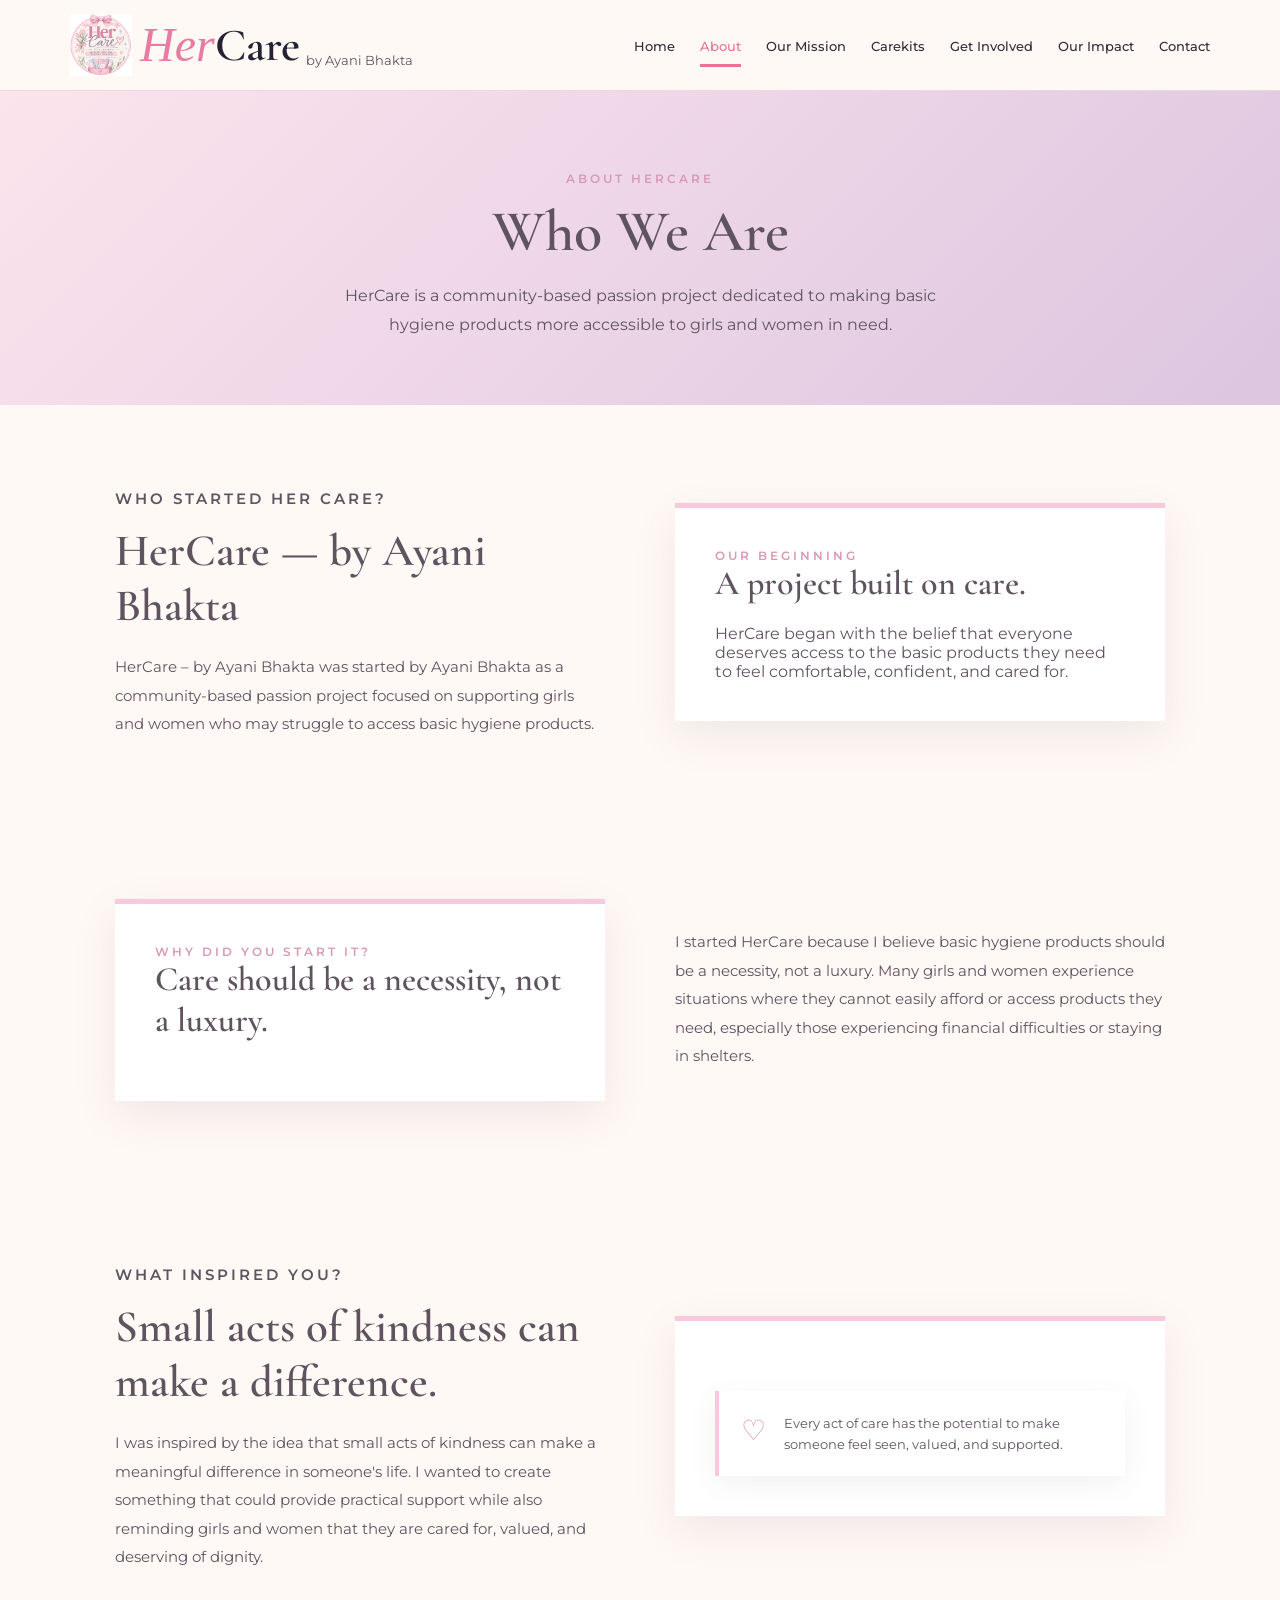
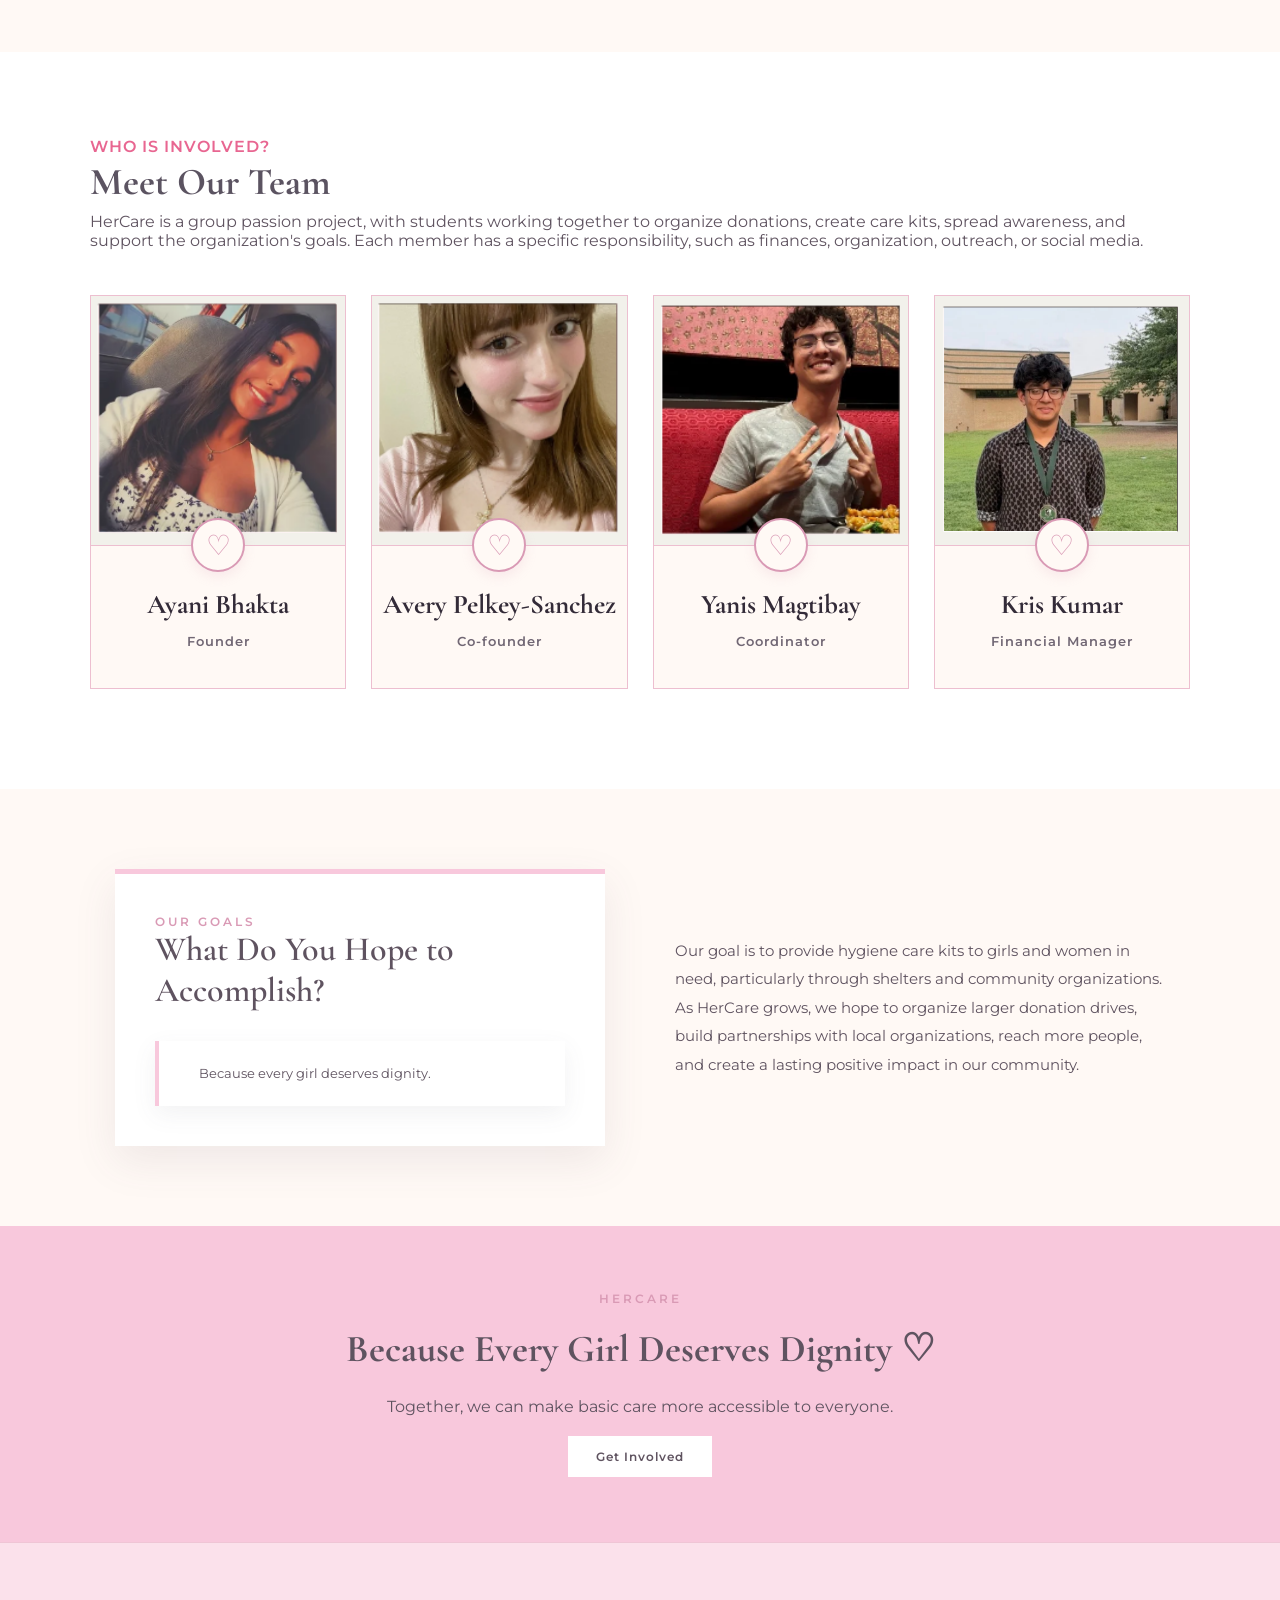
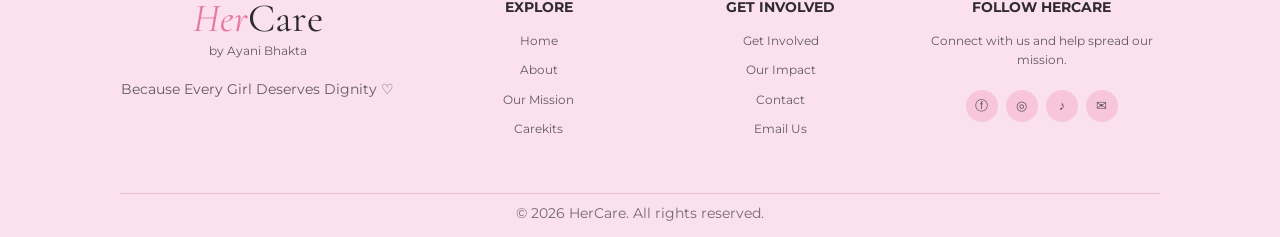
==== commit 315607d6: "Update about.html" ====
--- a/about.html
+++ b/about.html
@@ -82,7 +82,7 @@
             <div class="page-hero-content">
 
                 <p class="section-label">
-                    ABOUT HER CARE
+                    ABOUT HERCARE
                 </p>
 
                 <h1>
@@ -413,7 +413,7 @@
             <div class="page-cta-content">
 
                 <p class="section-label">
-                    HER CARE
+                    HERCARE
                 </p>
 
                 <h2>
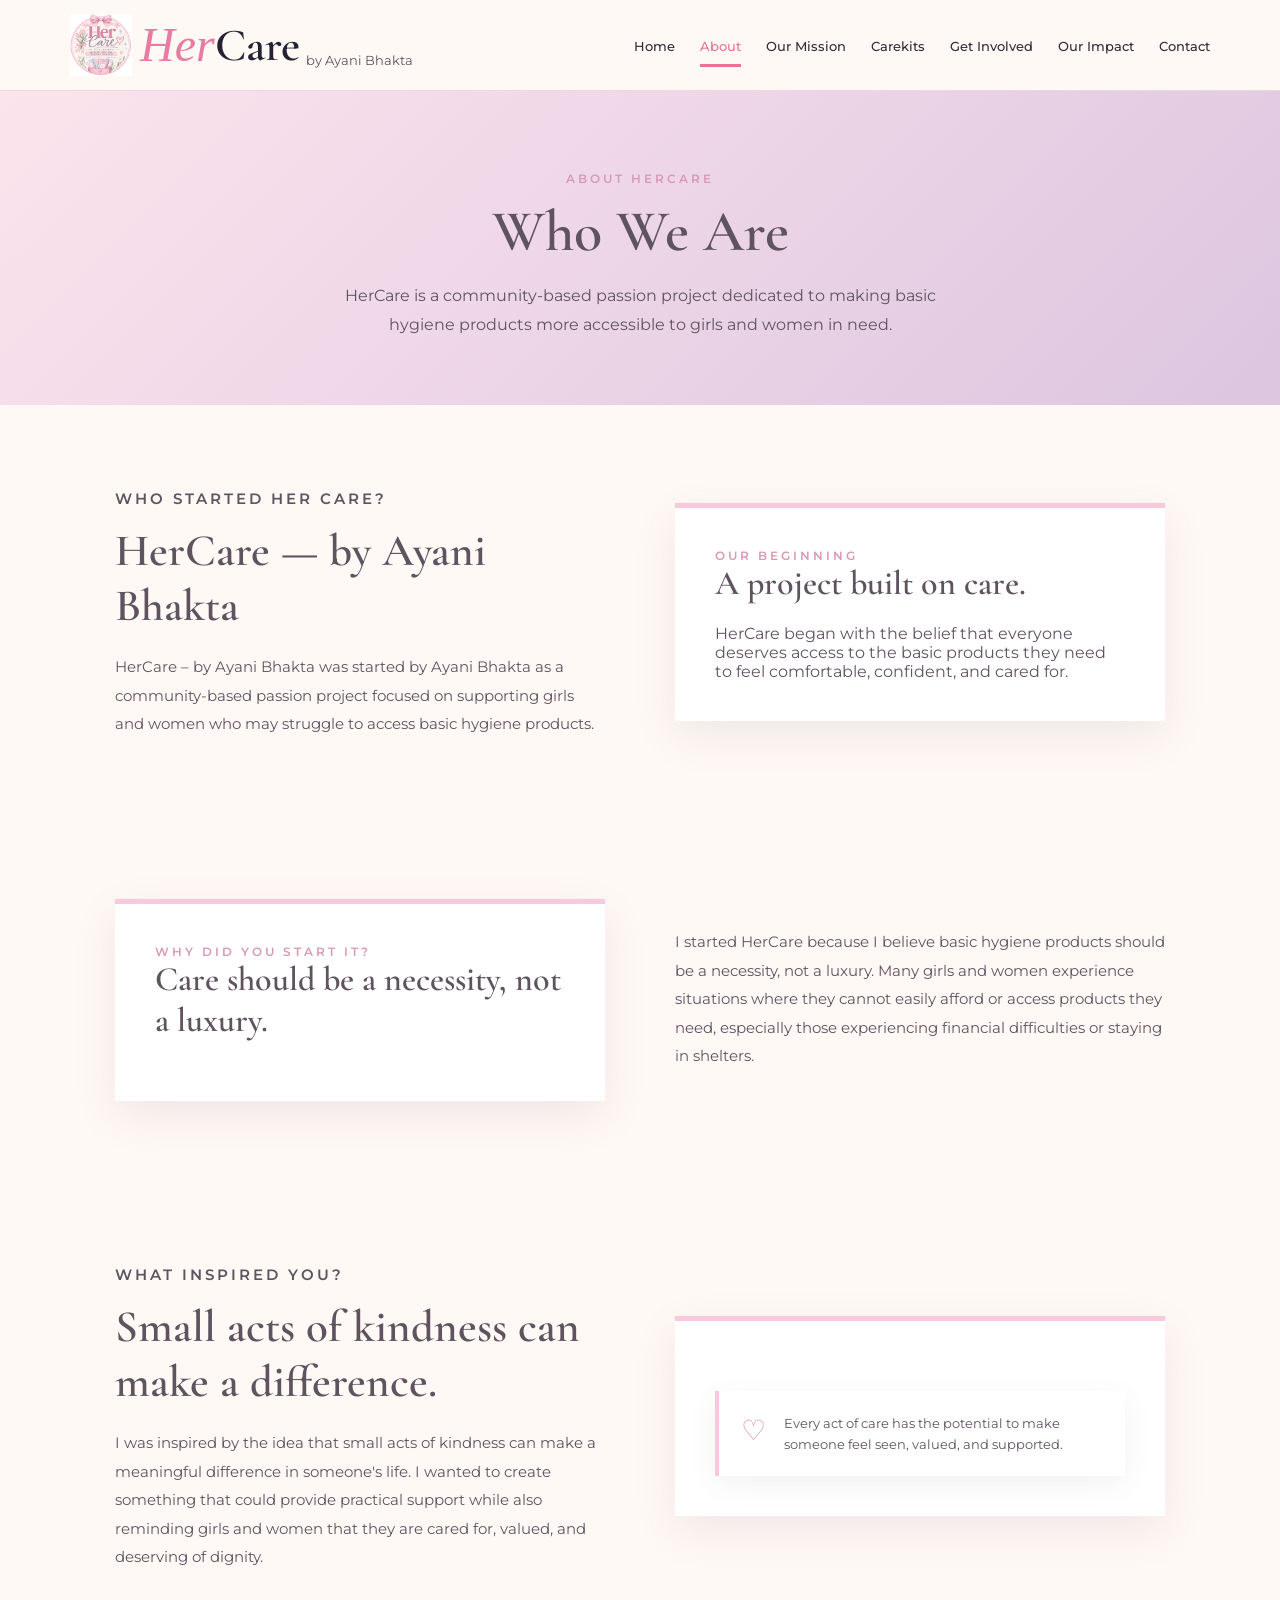
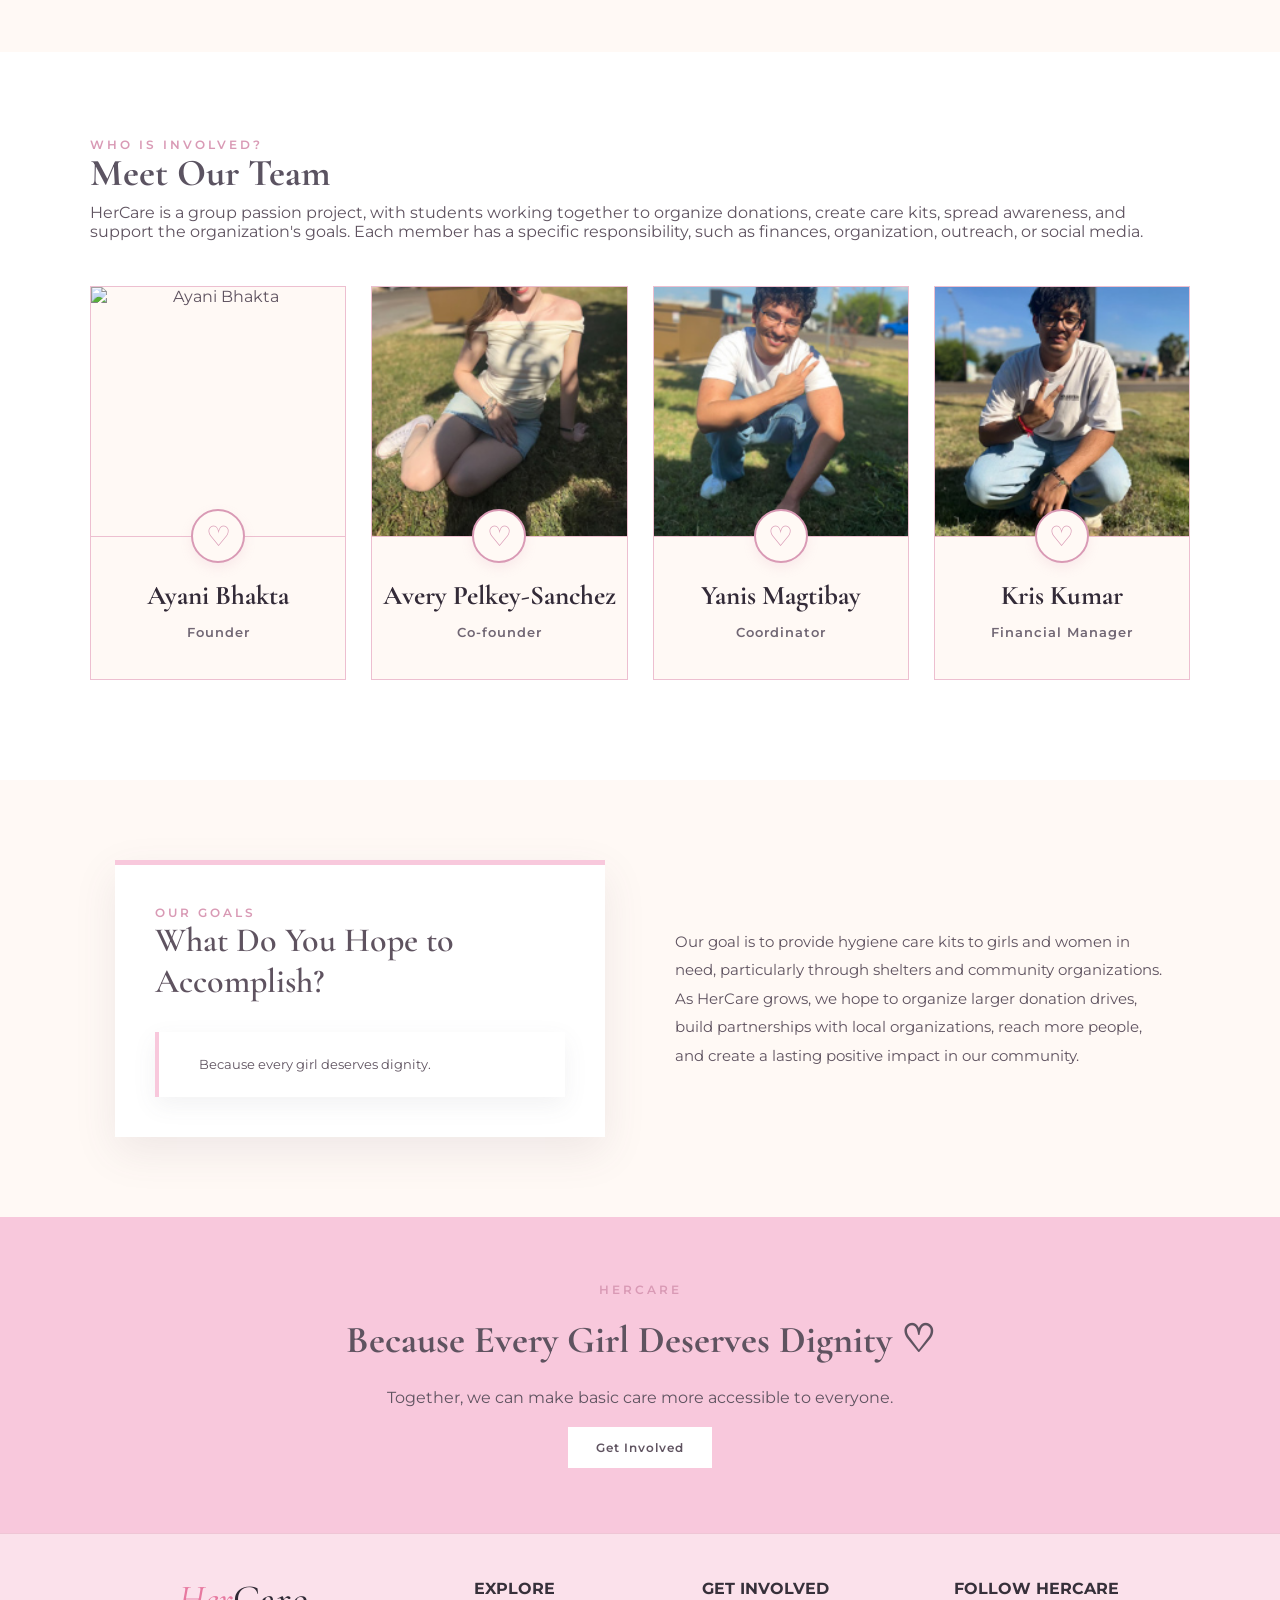
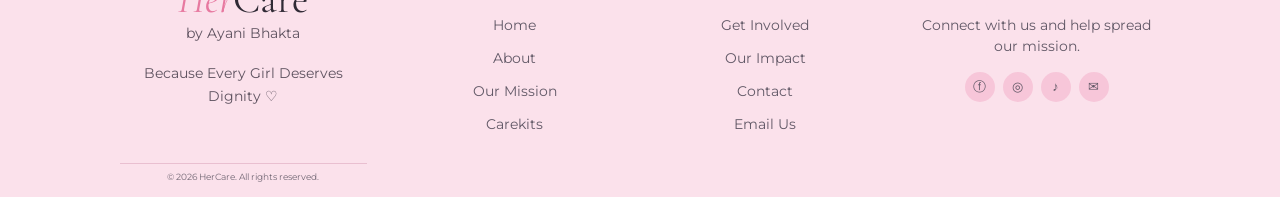
==== commit 938c2f0a: "Update about.html" ====
--- a/about.html
+++ b/about.html
@@ -262,7 +262,7 @@
 
                     <div class="team-photo">
 
-                        <img src="images/ayani1.png"
+                        <img src="images/ayani.png"
                              alt="Ayani Bhakta">
 
                         <span class="team-heart">
@@ -287,7 +287,7 @@
 
                     <div class="team-photo">
 
-                        <img src="images/avery1.png"
+                        <img src="images/avery.png"
                              alt="Avery Pelkey-Sanchez">
 
                         <span class="team-heart">
--- a/style.css
+++ b/style.css
@@ -329,13 +329,6 @@
     margin-bottom: 3px;
 }
 
-.team-title .section-label {
-    font-size: 16px;
-    letter-spacing: 1px;
-    margin-bottom: 5px;
-    color: #E86691;
-}
-
 .our-team-description h3 {
     font-size: 21px;
     color: #514857;
@@ -383,7 +376,7 @@
     height: 100%;
     display: block;
     object-fit: cover;
-    object-position: center top;
+    object-position: center center;
 }
 
 .team-heart {
@@ -537,12 +530,6 @@
     color: #9B6650;
 }
 
-.white-care {
-    background: #FFFFFF !important;
-    border: 2px solid #F0C7D6;
-    color: #ED7199 !important;
-}
-
 .what-we-do .what-card h3 {
     margin: 18px 10px 10px;
     font-family: "Cormorant Garamond",serif;
@@ -848,7 +835,7 @@
 .donation-hours p:last-child {
     max-width: 900px;
     margin: 0 auto;
-    font-size: 16px;
+    font-size: 14px;
     line-height: 1.7;
     color: var(--muted);
 }
@@ -874,6 +861,8 @@
     font-weight: 600;
     letter-spacing: 1px;
 }
+
+/* CARE KIT GRID */
 
 .care-items-grid {
     width: 100%;
@@ -989,7 +978,7 @@
     margin: auto;
     padding: 35px 0 80px;
     display: grid;
-    grid-template-columns: repeat(4,1fr);
+    grid-template-columns: repeat(3,1fr);
 }
 
 .provided-item {
@@ -1083,7 +1072,7 @@
 }
 
 /* =========================================================
-   FOOTER — HOME STYLE
+   FOOTER
 ========================================================= */
 
 footer {
@@ -1094,34 +1083,21 @@
     text-align: center;
 }
 
-.footer-content {
-    width: 100%;
+/* MAIN HOME-STYLE FOOTER */
+
+.footer-container {
     max-width: 1100px;
-    margin: 0 auto;
-    padding: 55px 30px 15px;
-
+    margin: auto;
+    padding: 65px 30px;
     display: grid;
     grid-template-columns: 1.4fr 1fr 1fr 1.2fr;
     gap: 45px;
-
-    align-items: start;
-    text-align: center;
-}
-
-/* =========================================================
-   FOOTER BRAND
-========================================================= */
-
-.footer-brand {
-    display: flex;
-    flex-direction: column;
-    align-items: center;
 }
 
 .footer-logo {
-    font-family: "Cormorant Garamond", serif;
+    font-family: "Cormorant Garamond",serif;
     font-size: 40px;
-    color: #302A35;
+    color: #302a35;
     line-height: 1;
 }
 
@@ -1132,41 +1108,31 @@
 
 .footer-by {
     margin-top: 5px;
-    font-size: 12px;
-    color: #625967;
+    font-size: 14px;
 }
 
 .footer-brand p {
     margin-top: 20px;
     line-height: 1.6;
     font-size: 14px;
-    color: #625967;
-}
-
-/* =========================================================
-   FOOTER COLUMNS
-========================================================= */
+}
 
 .footer-column {
     display: flex;
     flex-direction: column;
-    align-items: center;
-    gap: 10px;
+    gap: 12px;
 }
 
 .footer-column h4 {
-    color: #302A35;
-    font-family: "Montserrat", sans-serif;
-    font-size: 14px;
-    font-weight: 700;
+    color: #36303A;
+    font-size: 16px;
     margin-bottom: 5px;
 }
 
 .footer-column a,
 .footer-column p {
-    font-family: "Montserrat", sans-serif;
-    font-size: 12px;
-    line-height: 1.6;
+    font-size: 14px;
+    line-height: 1.5;
     color: #625967;
 }
 
@@ -1174,141 +1140,120 @@
     color: #E66F98;
 }
 
-/* =========================================================
-   FOOTER SOCIAL ICONS
-========================================================= */
-
-.footer-content .social-icons,
+/* SOCIAL ICONS */
+
 .social-icons {
     display: flex;
     justify-content: center;
     align-items: center;
     gap: 8px;
-    margin-top: 10px;
-}
-
-.footer-content .social-icons a,
+    margin-top: 3px;
+}
+
 .social-icons a {
-    width: 32px;
-    height: 32px;
+    width: 30px;
+    height: 30px;
     background: #F7C6D9;
     border-radius: 50%;
     display: flex;
     align-items: center;
     justify-content: center;
     font-size: 13px;
-    color: #5F5360;
     transition: .25s ease;
 }
 
-.footer-content .social-icons a:hover,
 .social-icons a:hover {
     transform: translateY(-3px);
     background: #EBA9C4;
 }
 
 /* =========================================================
-   FOOTER COPYRIGHT
-========================================================= */
-
-footer .copyright,
+   OLD / ALTERNATIVE FOOTER SUPPORT
+========================================================= */
+
+/*
+   Some pages use .footer-content instead of
+   .footer-container.
+
+   DESKTOP:
+   Make the sections horizontal.
+
+   MOBILE:
+   The media query below changes it back
+   to a vertical layout.
+*/
+
+.footer-content {
+    width: 100%;
+    max-width: 1100px;
+    margin: auto;
+    padding: 45px 30px 15px;
+
+    display: grid;
+    grid-template-columns: 1.2fr 1fr 1fr 1.2fr;
+    align-items: start;
+    justify-content: center;
+
+    column-gap: 45px;
+    row-gap: 25px;
+
+    text-align: center;
+}
+
+.footer-content h3 {
+    font-family: "Cormorant Garamond",serif;
+    font-size: 27px;
+    font-weight: 600;
+    color: #302a35;
+    margin: 0;
+}
+
+.footer-content > p {
+    margin: 0;
+    font-size: 10px;
+    color: #625967;
+}
+
+.footer-content .social-icons {
+    display: flex;
+    justify-content: center;
+    align-items: center;
+    gap: 8px;
+    margin-top: 3px;
+}
+
+.footer-content .social-icons a {
+    width: 30px;
+    height: 30px;
+    background: #F7C6D9;
+    border-radius: 50%;
+    display: flex;
+    align-items: center;
+    justify-content: center;
+    font-size: 13px;
+    transition: .25s ease;
+}
+
+.footer-content .social-icons a:hover {
+    transform: translateY(-3px);
+    background: #EBA9C4;
+}
+
+/* COPYRIGHT */
+
 .footer-content .copyright,
 .copyright {
-    grid-column: 1 / -1;
     width: 100%;
     border-top: 1px solid #e9bfd0;
-    padding: 10px 10px 0;
-    margin-top: 10px;
+    padding: 7px 10px 0;
+    margin-top: 3px;
     text-align: center;
-    font-family: "Montserrat", sans-serif;
-    font-size: 14px;
+    font-size: 9px;
     color: #746976;
-    display: block;
-}
-
-/* =========================================================
-   OLD FOOTER CONTAINER SUPPORT
-========================================================= */
-
-.footer-container {
-    max-width: 1100px;
-    margin: auto;
-    padding: 55px 30px 15px;
-    display: grid;
-    grid-template-columns: 1.4fr 1fr 1fr 1.2fr;
-    gap: 45px;
-    align-items: start;
-}
-
-.footer-container .footer-brand {
-    display: flex;
-    flex-direction: column;
-    align-items: center;
-}
-
-.footer-container .footer-column {
-    display: flex;
-    flex-direction: column;
-    align-items: center;
-    gap: 10px;
 }
 
 /* =========================================================
    TABLET
-========================================================= */
-
-@media (min-width: 901px) {
-
-    .donation-hours {
-        padding-left: 90px;
-        padding-right: 30px;
-    }
-
-    /* CARE KIT DESKTOP:
-       5 items on first row
-       4 centered on second row
-    */
-
-    .care-items-grid {
-        grid-template-columns: repeat(10, 1fr) !important;
-        grid-auto-flow: row;
-    }
-
-    .care-item {
-        grid-column: span 2;
-        border-right: 1px solid var(--line) !important;
-    }
-
-    .care-item:nth-child(5) {
-        border-right: none !important;
-    }
-
-    .care-item:nth-child(6) {
-        grid-column: 2 / span 2 !important;
-    }
-
-    .care-item:nth-child(7) {
-        grid-column: 4 / span 2 !important;
-    }
-
-    .care-item:nth-child(8) {
-        grid-column: 6 / span 2 !important;
-    }
-
-    .care-item:nth-child(9) {
-        grid-column: 8 / span 2 !important;
-        border-right: none !important;
-    }
-
-    .featured-care {
-        background: transparent !important;
-        border-radius: 0 !important;
-        box-shadow: none !important;
-    }
-}
-
-/* =========================================================
-   TABLET / SMALL DESKTOP
 ========================================================= */
 
 @media (max-width: 900px) {
@@ -1349,33 +1294,16 @@
         grid-template-columns: repeat(2,1fr);
     }
 
-    .provided-items {
+    /* FOOTER */
+
+    .footer-container {
         grid-template-columns: repeat(2, 1fr);
-        row-gap: 40px;
-    }
-
-    .provided-item:nth-child(odd) {
-        border-right: 1px solid #E99DB9;
-    }
-
-    .provided-item:nth-child(even) {
-        border-right: none;
-    }
-
-    /* FOOTER TABLET */
+        gap: 35px;
+    }
 
     .footer-content {
-        grid-template-columns: 1fr 1fr;
-        gap: 35px;
-    }
-
-    footer .copyright,
-    .footer-content .copyright,
-    .copyright {
-        grid-column: 1 / -1;
-        width: 100%;
-        border-top: 1px solid #e9bfd0;
-        font-size: 13px;
+        grid-template-columns: repeat(2, 1fr);
+        gap: 30px;
     }
 }
 
@@ -1683,16 +1611,17 @@
         font-size: 32px;
     }
 
-    /* FOOTER */
-
-    .footer-content {
-        width: 100%;
-        max-width: 100%;
+    /* =====================================================
+       FOOTER — PHONE ONLY
+       Stack everything vertically.
+    ===================================================== */
+
+    .footer-container {
+        width: 100%;
         display: flex;
         flex-direction: column;
-        align-items: center;
-        gap: 28px;
-        padding: 45px 20px 15px;
+        gap: 40px;
+        padding: 55px 25px;
     }
 
     .footer-brand,
@@ -1702,52 +1631,47 @@
     }
 
     .footer-logo {
-        font-size: 38px;
-    }
-
-    .footer-by {
-        font-size: 11px;
-    }
-
-    .footer-brand p {
+        font-size: 40px;
+    }
+
+    .footer-content {
+        width: 100%;
+        max-width: 100%;
+        padding: 25px 15px 10px;
+
+        /* PHONE = VERTICAL */
+        display: flex;
+        flex-direction: column;
+
+        justify-content: center;
+        align-items: center;
+
+        gap: 6px;
+        text-align: center;
+    }
+
+    .footer-content h3 {
+        font-size: 24px;
+    }
+
+    .footer-content > p {
+        font-size: 9px;
+    }
+
+    .footer-content .social-icons {
+        gap: 7px;
+        margin-top: 3px;
+    }
+
+    .footer-content .social-icons a {
+        width: 28px;
+        height: 28px;
         font-size: 12px;
-        margin-top: 12px;
-    }
-
-    .footer-column h4 {
-        font-size: 13px;
-    }
-
-    .footer-column a,
-    .footer-column p {
-        font-size: 11px;
-    }
-
-    .footer-content .social-icons,
-    .social-icons {
-        margin-top: 5px;
-    }
-
-    .footer-content .social-icons a,
-    .social-icons a {
-        width: 30px;
-        height: 30px;
-        font-size: 12px;
-    }
-
-    /* FIXED MOBILE COPYRIGHT */
-
-    footer .copyright,
-    .footer-content .copyright,
-    .copyright {
-        grid-column: auto;
-        width: 100%;
-        border-top: 1px solid #e9bfd0;
-        font-size: 11px;
-        padding: 8px 10px 0;
-        margin-top: 5px;
-        text-align: center;
-        display: block;
+    }
+
+    .footer-content .copyright {
+        font-size: 8px;
+        padding: 7px 8px 0;
     }
 
     /* CARE KITS */
@@ -1758,6 +1682,12 @@
 
     .care-kit-heading {
         margin-bottom: 40px;
+    }
+
+    .care-kit-heading::after {
+        max-width: 500px;
+        font-size: 11px;
+        padding: 8px 15px;
     }
 
     .care-items-grid {
@@ -1970,46 +1900,38 @@
         height: 38px;
     }
 
-    /* SMALL PHONE FOOTER */
-
     .footer-content {
-        padding: 40px 15px 12px;
-        gap: 24px;
-    }
-
-    .footer-logo {
-        font-size: 34px;
-    }
-
-    .footer-column h4 {
-        font-size: 12px;
-    }
-
-    .footer-column a,
-    .footer-column p {
+        padding: 20px 12px 9px;
+        gap: 4px;
+    }
+
+    .footer-content h3 {
+        font-size: 22px;
+    }
+
+    .footer-content > p {
+        font-size: 8px;
+    }
+
+    .footer-content .social-icons {
+        gap: 6px;
+    }
+
+    .footer-content .social-icons a {
+        width: 27px;
+        height: 27px;
+        font-size: 11px;
+    }
+
+    .footer-content .copyright {
+        font-size: 7px;
+        padding: 6px 6px 0;
+    }
+
+    .care-kit-heading::after {
         font-size: 10px;
-    }
-
-    .footer-content .social-icons a,
-    .social-icons a {
-        width: 28px;
-        height: 28px;
-        font-size: 11px;
-    }
-
-    /* FIXED SMALL PHONE COPYRIGHT */
-
-    footer .copyright,
-    .footer-content .copyright,
-    .copyright {
-        grid-column: auto;
-        width: 100%;
-        border-top: 1px solid #e9bfd0;
-        font-size: 10px;
-        padding: 8px 10px 0;
-        margin-top: 5px;
-        text-align: center;
-        display: block;
+        line-height: 1.5;
+        padding: 8px 10px;
     }
 
     .inner-card-grid,
@@ -2023,3 +1945,204 @@
         height: 220px;
     }
 }
+
+/* =========================================================
+   FINAL UPDATES FROM PROJECT NOTES
+========================================================= */
+
+.get-involved .large-card-heart,
+.large-inner-card .large-card-heart {
+    font-family: "Montserrat", sans-serif;
+    font-size: 34px;
+    line-height: 1;
+}
+
+.donation-hours {
+    text-align: center;
+}
+
+@media (max-width: 900px) {
+
+    .provided-items {
+        grid-template-columns: repeat(2, 1fr);
+        row-gap: 40px;
+    }
+
+    .provided-item:nth-child(odd) {
+        border-right: 1px solid #E99DB9;
+    }
+
+    .provided-item:nth-child(even) {
+        border-right: none;
+    }
+}
+
+@media (max-width: 600px) {
+
+    .donation-hours {
+        width: 100%;
+        padding: 35px 20px 5px;
+    }
+
+    .donation-hours h2 {
+        font-size: 34px;
+    }
+
+    .donation-hours p:last-child {
+        font-size: 13px;
+    }
+
+    .provided-items {
+        grid-template-columns: 1fr;
+        row-gap: 35px;
+    }
+
+    .provided-item:nth-child(odd),
+    .provided-item:nth-child(even) {
+        border-right: none;
+        border-bottom: 1px solid #E99DB9;
+    }
+
+    .provided-item:last-child {
+        border-bottom: none;
+    }
+}
+
+@media (max-width: 400px) {
+
+    .donation-hours h2 {
+        font-size: 30px;
+    }
+}
+
+/* =========================================================
+   CARE KITS FINAL DESKTOP FIX
+   5 items on the first row, 4 centered on the second row.
+========================================================= */
+
+@media (min-width: 901px) {
+
+    .care-items-grid {
+        grid-template-columns: repeat(5, 1fr);
+    }
+
+    .care-item {
+        border-right: 1px solid var(--line) !important;
+    }
+
+    .care-item:nth-child(5),
+    .care-item:nth-child(9) {
+        border-right: none !important;
+    }
+
+    .care-item:nth-child(6) {
+        grid-column: 2;
+    }
+
+    .featured-care {
+        background: transparent !important;
+        border-radius: 0 !important;
+        box-shadow: none !important;
+    }
+}
+
+/* Remove old duplicate donation message. */
+
+.care-kit-heading::after {
+    content: none !important;
+    display: none !important;
+}
+
+/* =========================================================
+   FINAL CARE KITS LAYOUT FIX
+   Desktop: 5 items on row 1, 4 centered on row 2.
+========================================================= */
+
+@media (min-width: 901px) {
+
+    .care-items-grid {
+        grid-template-columns: repeat(5, 1fr) !important;
+        grid-auto-flow: row;
+    }
+
+    .care-item {
+        border-right: 1px solid var(--line) !important;
+    }
+
+    .care-item:nth-child(5),
+    .care-item:nth-child(9) {
+        border-right: none !important;
+    }
+
+    .care-item:nth-child(6) {
+        grid-column: 2 !important;
+    }
+
+    .care-item:nth-child(7),
+    .care-item:nth-child(8),
+    .care-item:nth-child(9) {
+        grid-column: auto;
+    }
+
+    .featured-care {
+        background: transparent !important;
+        border-radius: 0 !important;
+        box-shadow: none !important;
+    }
+}
+
+/* Remove old extra donation message. */
+
+.care-kit-heading::after {
+    content: none !important;
+    display: none !important;
+}
+
+/* =========================================================
+   MISSION CARD IMAGE FIX
+========================================================= */
+
+.large-card-top {
+    display: flex;
+    align-items: center;
+    justify-content: center;
+    overflow: hidden;
+}
+
+.large-card-top img {
+    width: 100%;
+    height: 100%;
+    display: block;
+    object-fit: contain;
+    object-position: center center;
+}
+
+/* =========================================================
+   TEAM PHOTO FIX
+========================================================= */
+
+.team-photo img {
+    object-position: center center;
+}
+
+/* Avery's photo */
+
+.team-card:nth-child(2) .team-photo img {
+    object-position: center bottom;
+}
+
+/* Keep Mission images centered on mobile too. */
+
+@media (max-width: 768px) {
+
+    .large-card-top img {
+        width: 100%;
+        height: 100%;
+        object-fit: contain;
+        object-position: center center;
+    }
+
+    .team-card:nth-child(2) .team-photo img {
+        object-position: center bottom;
+    }
+}
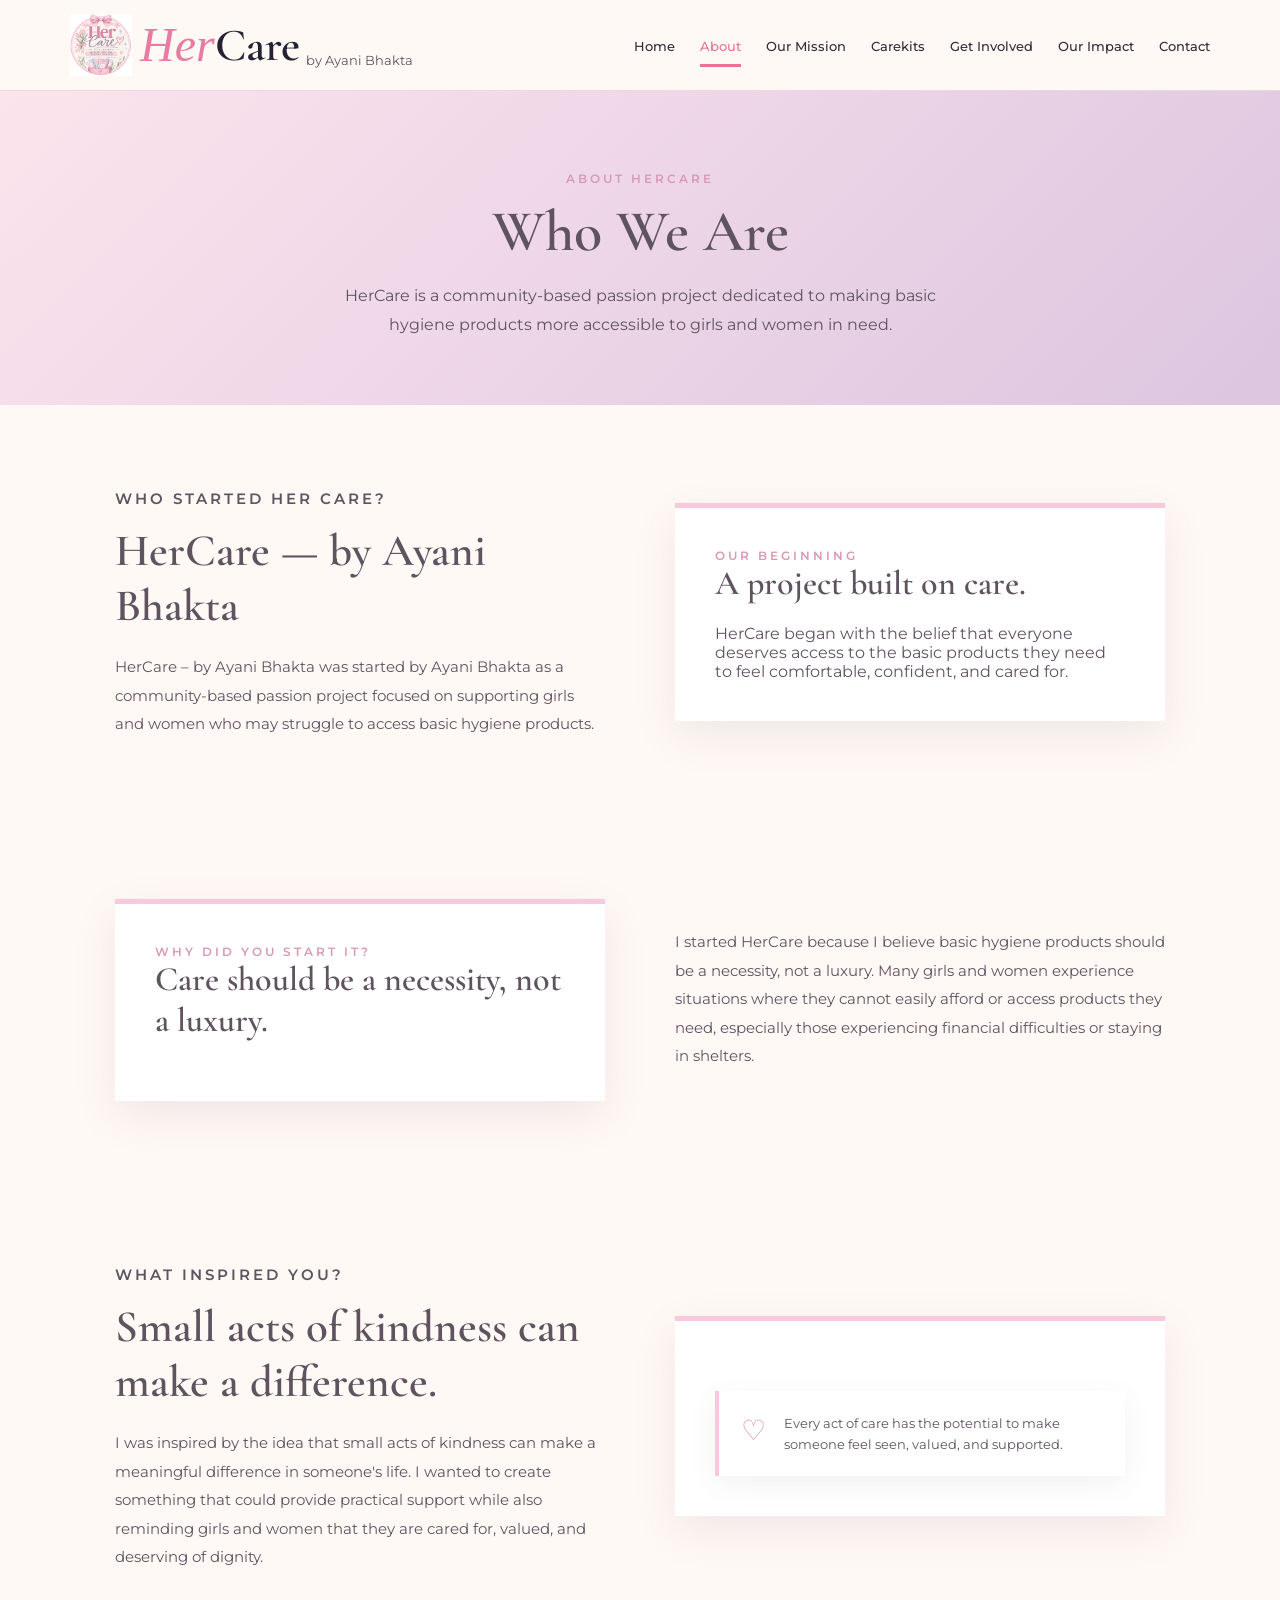
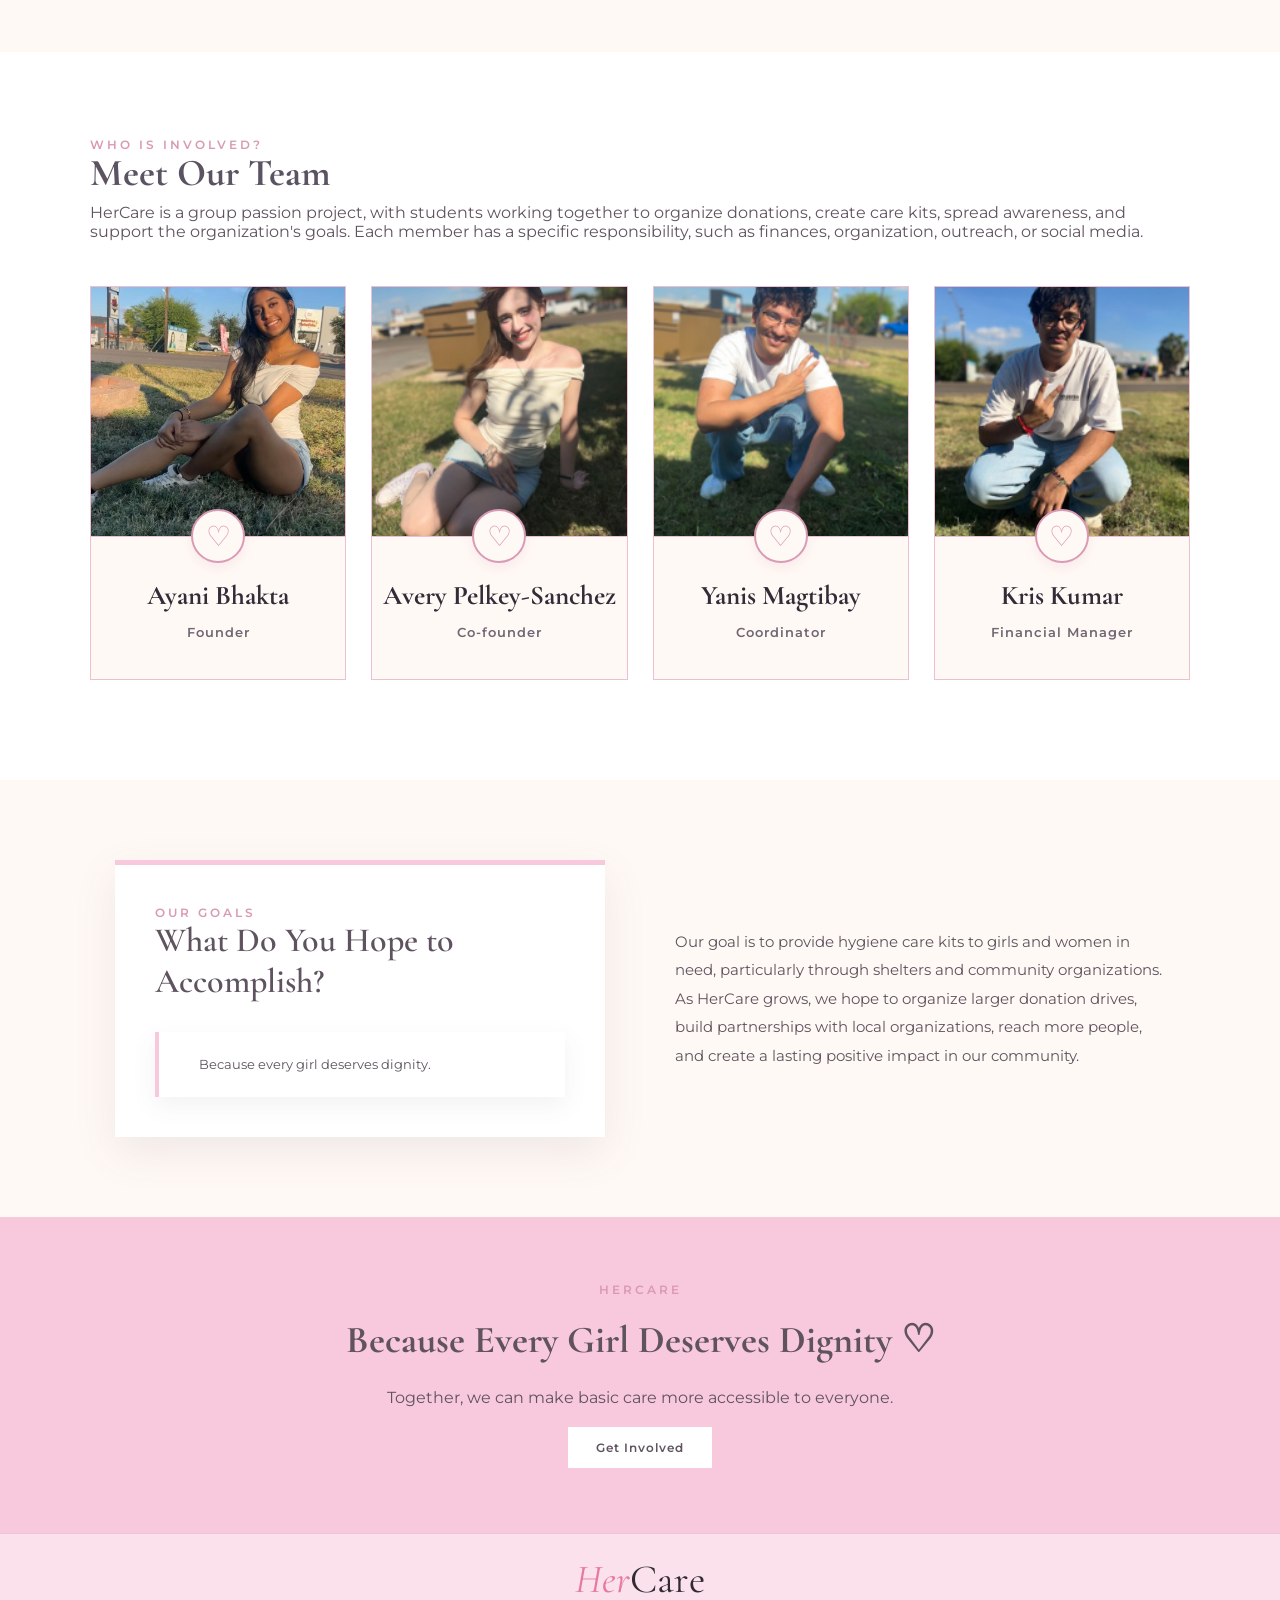
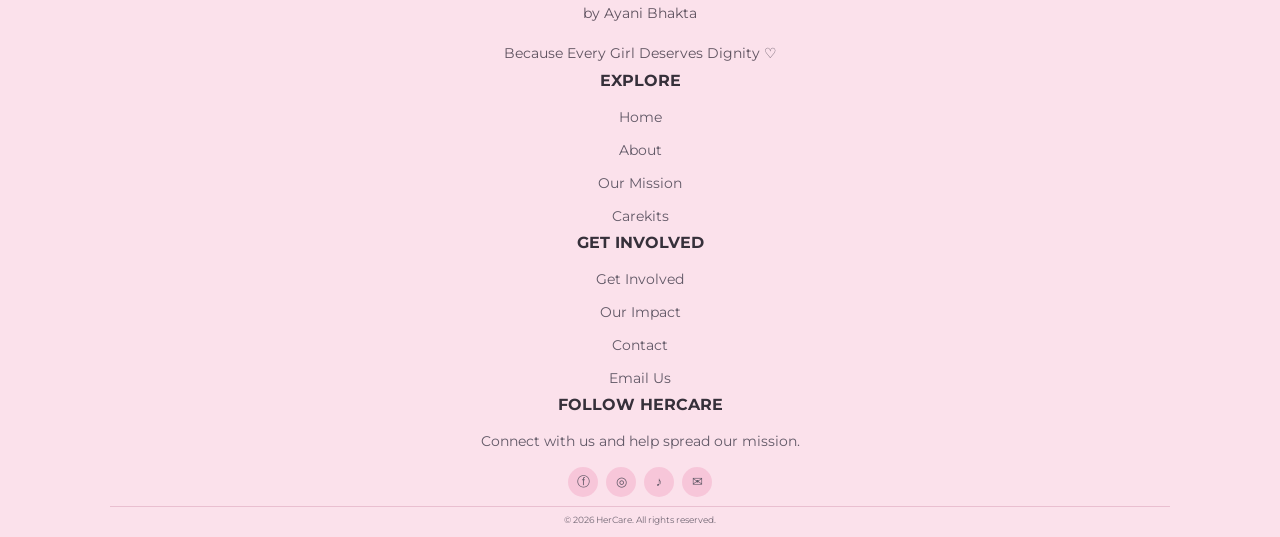
==== commit 58983024: "Update about.html" ====
--- a/about.html
+++ b/about.html
@@ -262,7 +262,7 @@
 
                     <div class="team-photo">
 
-                        <img src="images/ayani.png"
+                        <img src="images/ayani.jpeg"
                              alt="Ayani Bhakta">
 
                         <span class="team-heart">
--- a/style.css
+++ b/style.css
@@ -376,7 +376,7 @@
     height: 100%;
     display: block;
     object-fit: cover;
-    object-position: center center;
+    object-position: center top;
 }
 
 .team-heart {
@@ -1083,8 +1083,6 @@
     text-align: center;
 }
 
-/* MAIN HOME-STYLE FOOTER */
-
 .footer-container {
     max-width: 1100px;
     margin: auto;
@@ -1094,54 +1092,34 @@
     gap: 45px;
 }
 
-.footer-logo {
-    font-family: "Cormorant Garamond",serif;
-    font-size: 40px;
-    color: #302a35;
-    line-height: 1;
-}
-
-.footer-logo span {
-    color: #E779A0;
-    font-style: italic;
-}
-
-.footer-by {
-    margin-top: 5px;
-    font-size: 14px;
-}
-
-.footer-brand p {
-    margin-top: 20px;
-    line-height: 1.6;
-    font-size: 14px;
-}
-
-.footer-column {
+.footer-content {
+    width: 100%;
+    max-width: 1100px;
+    margin: auto;
+    padding: 25px 20px 12px;
     display: flex;
     flex-direction: column;
-    gap: 12px;
-}
-
-.footer-column h4 {
-    color: #36303A;
-    font-size: 16px;
-    margin-bottom: 5px;
-}
-
-.footer-column a,
-.footer-column p {
-    font-size: 14px;
-    line-height: 1.5;
+    justify-content: center;
+    align-items: center;
+    gap: 6px;
+    text-align: center;
+}
+
+.footer-content h3 {
+    font-family: "Cormorant Garamond",serif;
+    font-size: 27px;
+    font-weight: 600;
+    color: #302a35;
+    margin: 0;
+}
+
+.footer-content > p {
+    margin: 0;
+    font-size: 10px;
     color: #625967;
 }
 
-.footer-column a:hover {
-    color: #E66F98;
-}
-
-/* SOCIAL ICONS */
-
+.footer-content .social-icons,
 .social-icons {
     display: flex;
     justify-content: center;
@@ -1150,6 +1128,7 @@
     margin-top: 3px;
 }
 
+.footer-content .social-icons a,
 .social-icons a {
     width: 30px;
     height: 30px;
@@ -1162,84 +1141,11 @@
     transition: .25s ease;
 }
 
+.footer-content .social-icons a:hover,
 .social-icons a:hover {
     transform: translateY(-3px);
     background: #EBA9C4;
 }
-
-/* =========================================================
-   OLD / ALTERNATIVE FOOTER SUPPORT
-========================================================= */
-
-/*
-   Some pages use .footer-content instead of
-   .footer-container.
-
-   DESKTOP:
-   Make the sections horizontal.
-
-   MOBILE:
-   The media query below changes it back
-   to a vertical layout.
-*/
-
-.footer-content {
-    width: 100%;
-    max-width: 1100px;
-    margin: auto;
-    padding: 45px 30px 15px;
-
-    display: grid;
-    grid-template-columns: 1.2fr 1fr 1fr 1.2fr;
-    align-items: start;
-    justify-content: center;
-
-    column-gap: 45px;
-    row-gap: 25px;
-
-    text-align: center;
-}
-
-.footer-content h3 {
-    font-family: "Cormorant Garamond",serif;
-    font-size: 27px;
-    font-weight: 600;
-    color: #302a35;
-    margin: 0;
-}
-
-.footer-content > p {
-    margin: 0;
-    font-size: 10px;
-    color: #625967;
-}
-
-.footer-content .social-icons {
-    display: flex;
-    justify-content: center;
-    align-items: center;
-    gap: 8px;
-    margin-top: 3px;
-}
-
-.footer-content .social-icons a {
-    width: 30px;
-    height: 30px;
-    background: #F7C6D9;
-    border-radius: 50%;
-    display: flex;
-    align-items: center;
-    justify-content: center;
-    font-size: 13px;
-    transition: .25s ease;
-}
-
-.footer-content .social-icons a:hover {
-    transform: translateY(-3px);
-    background: #EBA9C4;
-}
-
-/* COPYRIGHT */
 
 .footer-content .copyright,
 .copyright {
@@ -1252,6 +1158,52 @@
     color: #746976;
 }
 
+.footer-logo {
+    font-family: "Cormorant Garamond",serif;
+    font-size: 40px;
+    color: #302a35;
+    line-height: 1;
+}
+
+.footer-logo span {
+    color: #E779A0;
+    font-style: italic;
+}
+
+.footer-by {
+    margin-top: 5px;
+    font-size: 14px;
+}
+
+.footer-brand p {
+    margin-top: 20px;
+    line-height: 1.6;
+    font-size: 14px;
+}
+
+.footer-column {
+    display: flex;
+    flex-direction: column;
+    gap: 12px;
+}
+
+.footer-column h4 {
+    color: #36303A;
+    font-size: 16px;
+    margin-bottom: 5px;
+}
+
+.footer-column a,
+.footer-column p {
+    font-size: 14px;
+    line-height: 1.5;
+    color: #625967;
+}
+
+.footer-column a:hover {
+    color: #E66F98;
+}
+
 /* =========================================================
    TABLET
 ========================================================= */
@@ -1293,18 +1245,6 @@
     .three-card-grid {
         grid-template-columns: repeat(2,1fr);
     }
-
-    /* FOOTER */
-
-    .footer-container {
-        grid-template-columns: repeat(2, 1fr);
-        gap: 35px;
-    }
-
-    .footer-content {
-        grid-template-columns: repeat(2, 1fr);
-        gap: 30px;
-    }
 }
 
 /* =========================================================
@@ -1482,10 +1422,12 @@
         width: 100%;
     }
 
+    /* MOBILE TEAM PHOTO FIX */
+
     .team-photo {
         width: 100%;
         height: 250px;
-        overflow: visible;
+        overflow: hidden;
         background: #FFF9F5;
         display: flex;
         align-items: center;
@@ -1495,9 +1437,17 @@
     .team-photo img {
         width: 100%;
         height: 100%;
-        object-fit: contain;
-        object-position: center center;
+        object-fit: contain !important;
+        object-position: center center !important;
         background: #FFF9F5;
+        display: block;
+    }
+
+    /* Avery */
+
+    .team-card:nth-child(2) .team-photo img {
+        object-fit: contain !important;
+        object-position: center center !important;
     }
 
     .team-card h3 {
@@ -1611,10 +1561,7 @@
         font-size: 32px;
     }
 
-    /* =====================================================
-       FOOTER — PHONE ONLY
-       Stack everything vertically.
-    ===================================================== */
+    /* FOOTER */
 
     .footer-container {
         width: 100%;
@@ -1638,16 +1585,7 @@
         width: 100%;
         max-width: 100%;
         padding: 25px 15px 10px;
-
-        /* PHONE = VERTICAL */
-        display: flex;
-        flex-direction: column;
-
-        justify-content: center;
-        align-items: center;
-
-        gap: 6px;
-        text-align: center;
+        gap: 5px;
     }
 
     .footer-content h3 {
@@ -1838,18 +1776,28 @@
         font-size: 43px;
     }
 
+    /* MOBILE TEAM PHOTO FIX */
+
     .team-photo {
         width: 100%;
         height: 250px;
-        overflow: visible;
+        overflow: hidden;
         background: #FFF9F5;
+        display: flex;
+        align-items: center;
+        justify-content: center;
     }
 
     .team-photo img {
         width: 100%;
         height: 100%;
-        object-fit: contain;
-        object-position: center center;
+        object-fit: contain !important;
+        object-position: center center !important;
+    }
+
+    .team-card:nth-child(2) .team-photo img {
+        object-fit: contain !important;
+        object-position: center center !important;
     }
 
     .team-heart {
@@ -1946,6 +1894,7 @@
     }
 }
 
+
 /* =========================================================
    FINAL UPDATES FROM PROJECT NOTES
 ========================================================= */
@@ -2015,6 +1964,7 @@
     }
 }
 
+
 /* =========================================================
    CARE KITS FINAL DESKTOP FIX
    5 items on the first row, 4 centered on the second row.
@@ -2046,12 +1996,13 @@
     }
 }
 
-/* Remove old duplicate donation message. */
+/* Remove the old duplicate donation message. */
 
 .care-kit-heading::after {
     content: none !important;
     display: none !important;
 }
+
 
 /* =========================================================
    FINAL CARE KITS LAYOUT FIX
@@ -2091,15 +2042,18 @@
     }
 }
 
-/* Remove old extra donation message. */
+/* Remove the old extra donation message under WHAT WE DO. */
 
 .care-kit-heading::after {
     content: none !important;
     display: none !important;
 }
 
+
 /* =========================================================
    MISSION CARD IMAGE FIX
+   Keeps the new Mission illustrations centered inside
+   the pink image area.
 ========================================================= */
 
 .large-card-top {
@@ -2117,23 +2071,51 @@
     object-position: center center;
 }
 
+
 /* =========================================================
    TEAM PHOTO FIX
+   Desktop keeps the photos centered.
 ========================================================= */
 
 .team-photo img {
     object-position: center center;
 }
 
-/* Avery's photo */
-
-.team-card:nth-child(2) .team-photo img {
-    object-position: center bottom;
-}
-
-/* Keep Mission images centered on mobile too. */
+
+/* =========================================================
+   MOBILE TEAM PHOTO FIX
+   Shows the entire picture instead of cropping it.
+========================================================= */
 
 @media (max-width: 768px) {
+
+    .team-photo {
+        width: 100%;
+        height: 250px;
+        overflow: hidden;
+        background: #FFF9F5;
+        display: flex;
+        align-items: center;
+        justify-content: center;
+    }
+
+    .team-photo img {
+        width: 100%;
+        height: 100%;
+        object-fit: contain !important;
+        object-position: center center !important;
+        background: #FFF9F5;
+        display: block;
+    }
+
+    /* Avery */
+
+    .team-card:nth-child(2) .team-photo img {
+        object-fit: contain !important;
+        object-position: center center !important;
+    }
+
+    /* Mission images */
 
     .large-card-top img {
         width: 100%;
@@ -2141,8 +2123,34 @@
         object-fit: contain;
         object-position: center center;
     }
+}
+
+
+/* =========================================================
+   SMALL PHONE TEAM PHOTO FIX
+========================================================= */
+
+@media (max-width: 400px) {
+
+    .team-photo {
+        width: 100%;
+        height: 250px;
+        overflow: hidden;
+        background: #FFF9F5;
+        display: flex;
+        align-items: center;
+        justify-content: center;
+    }
+
+    .team-photo img {
+        width: 100%;
+        height: 100%;
+        object-fit: contain !important;
+        object-position: center center !important;
+    }
 
     .team-card:nth-child(2) .team-photo img {
-        object-position: center bottom;
-    }
-}
+        object-fit: contain !important;
+        object-position: center center !important;
+    }
+}
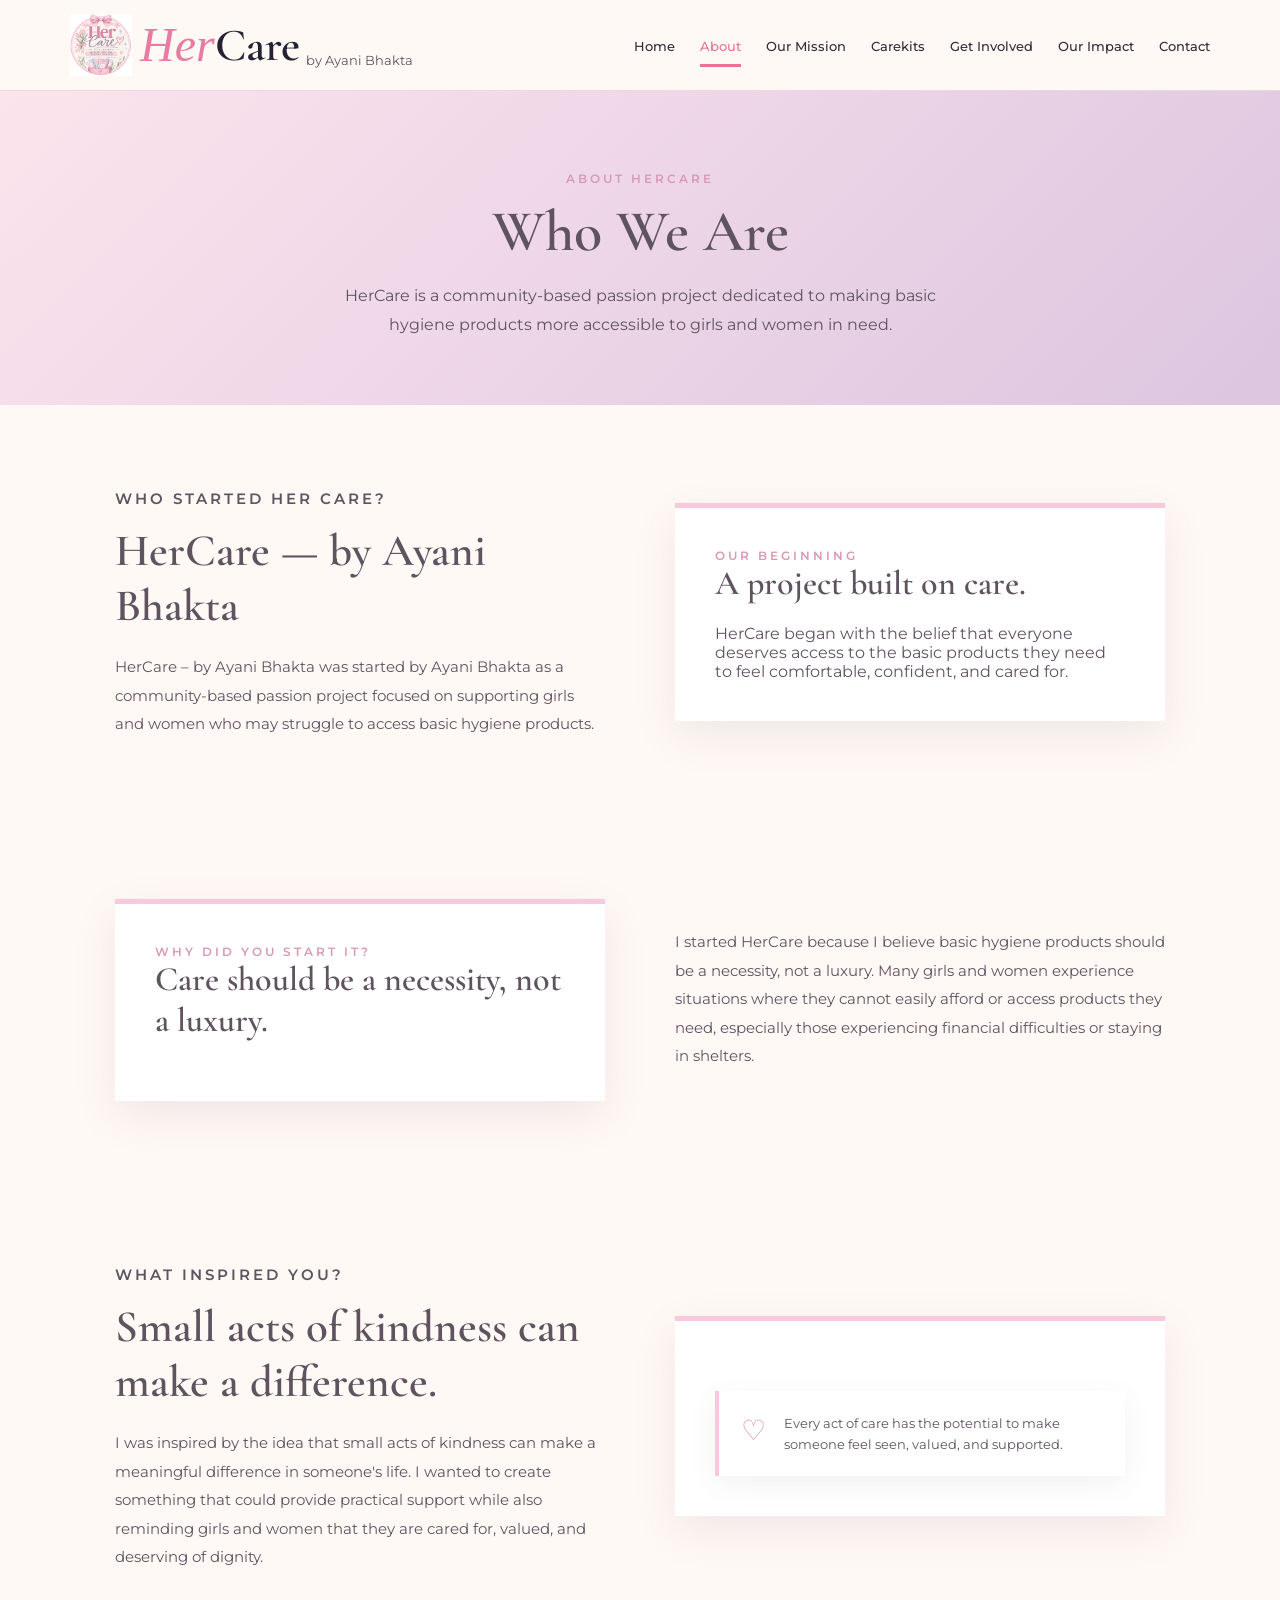
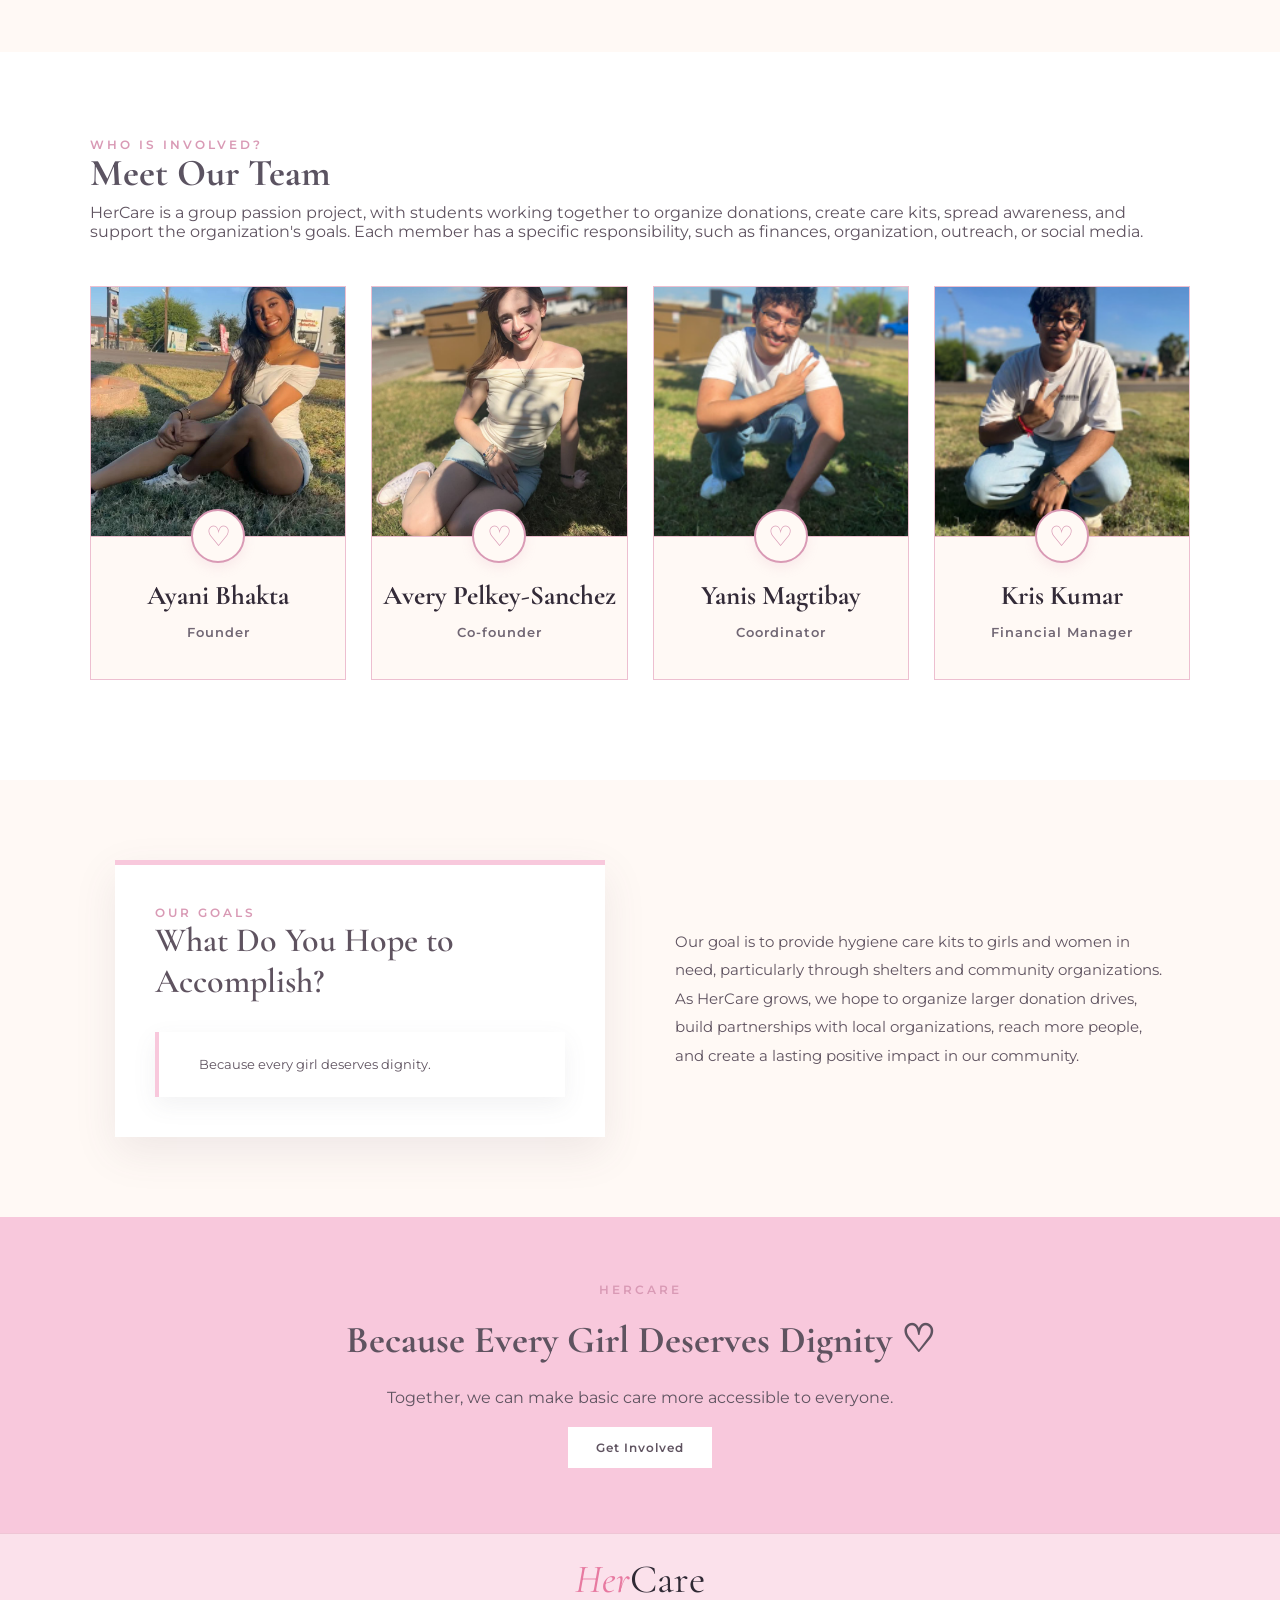
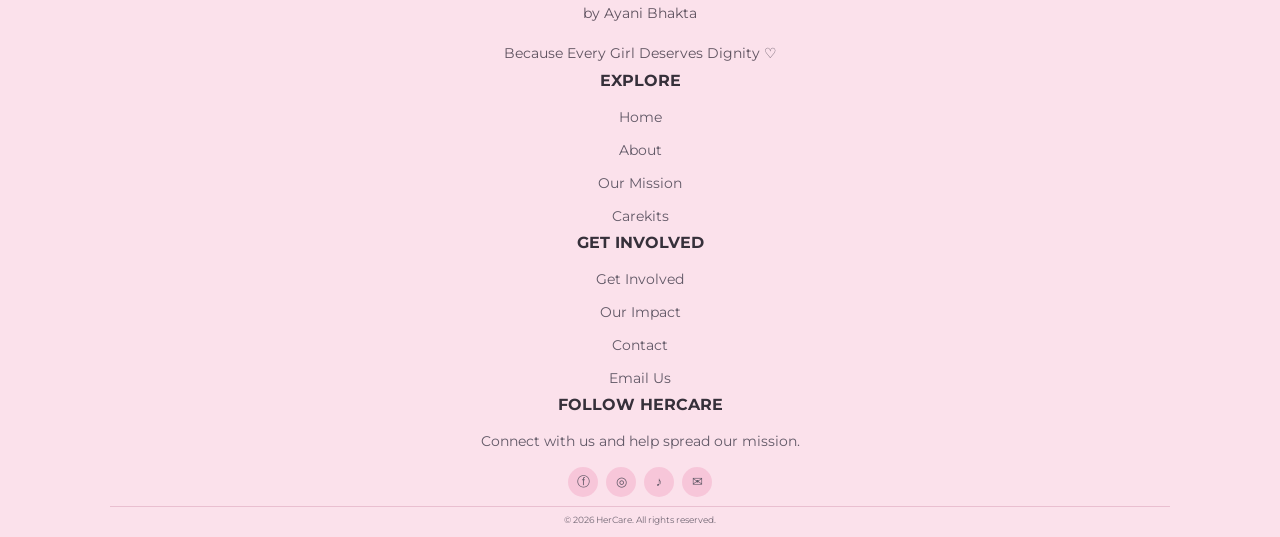
==== commit ad2de35d: "Update about.html" ====
--- a/about.html
+++ b/about.html
@@ -287,7 +287,7 @@
 
                     <div class="team-photo">
 
-                        <img src="images/avery.png"
+                        <img src="images/avery1.png"
                              alt="Avery Pelkey-Sanchez">
 
                         <span class="team-heart">
--- a/style.css
+++ b/style.css
@@ -261,7 +261,7 @@
     width: 100%;
     height: 100%;
     border: 1px solid rgba(217,154,181,.7);
-    background: linear-gradient(135deg,#FFF9F5,#FCE4EC 55%,#DCC6E0);
+    background: #FFF9F5;
     display: flex;
     justify-content: center;
     align-items: center;
@@ -271,9 +271,10 @@
 .hero-team-photo {
     width: 100%;
     height: 100%;
-    object-fit: cover;
-    object-position: center;
+    object-fit: contain;
+    object-position: center center;
     display: block;
+    background: #FFF9F5;
 }
 
 /* =========================================================
@@ -376,7 +377,7 @@
     height: 100%;
     display: block;
     object-fit: cover;
-    object-position: center top;
+    object-position: center center;
 }
 
 .team-heart {
@@ -862,6 +863,18 @@
     letter-spacing: 1px;
 }
 
+/* DONATION MESSAGE — ADDED */
+.care-kit-heading::after {
+    content: "Donations of these items may qualify for community service hours. Please check with your school or organization for approval.";
+    display: block;
+    max-width: 700px;
+    margin: 14px auto 0;
+    padding: 10px 20px;
+    color: #776C78;
+    font-size: 12px;
+    line-height: 1.6;
+}
+
 /* CARE KIT GRID */
 
 .care-items-grid {
@@ -869,7 +882,7 @@
     max-width: 1100px;
     margin: 0 auto;
     display: grid;
-    grid-template-columns: repeat(4, 1fr);
+    grid-template-columns: repeat(5,1fr);
     column-gap: 0;
     row-gap: 50px;
 }
@@ -881,7 +894,7 @@
     padding: 0 20px;
 }
 
-.care-item:not(:nth-child(4n)) {
+.care-item:not(:nth-child(5n)) {
     border-right: 1px solid var(--line);
 }
 
@@ -910,10 +923,10 @@
 }
 
 .featured-care {
-    background: transparent;
-    padding-top: 0;
-    padding-bottom: 0;
-    border-radius: 0;
+    background: #FCEEF3;
+    padding-top: 15px;
+    padding-bottom: 25px;
+    border-radius: 12px;
 }
 
 .featured-care .care-icon {
@@ -1422,12 +1435,10 @@
         width: 100%;
     }
 
-    /* MOBILE TEAM PHOTO FIX */
-
     .team-photo {
         width: 100%;
         height: 250px;
-        overflow: hidden;
+        overflow: visible;
         background: #FFF9F5;
         display: flex;
         align-items: center;
@@ -1437,17 +1448,9 @@
     .team-photo img {
         width: 100%;
         height: 100%;
-        object-fit: contain !important;
-        object-position: center center !important;
+        object-fit: contain;
+        object-position: center center;
         background: #FFF9F5;
-        display: block;
-    }
-
-    /* Avery */
-
-    .team-card:nth-child(2) .team-photo img {
-        object-fit: contain !important;
-        object-position: center center !important;
     }
 
     .team-card h3 {
@@ -1776,28 +1779,32 @@
         font-size: 43px;
     }
 
-    /* MOBILE TEAM PHOTO FIX */
-
     .team-photo {
         width: 100%;
         height: 250px;
-        overflow: hidden;
+        overflow: visible;
         background: #FFF9F5;
-        display: flex;
-        align-items: center;
-        justify-content: center;
     }
 
     .team-photo img {
         width: 100%;
         height: 100%;
-        object-fit: contain !important;
-        object-position: center center !important;
-    }
-
-    .team-card:nth-child(2) .team-photo img {
-        object-fit: contain !important;
-        object-position: center center !important;
+        object-fit: contain;
+        object-position: center center;
+    }
+
+    .team-photo {
+        width: 100%;
+        height: 250px;
+        overflow: visible;
+        background: #FFF9F5;
+    }
+
+    .team-photo img {
+        width: 100%;
+        height: 100%;
+        object-fit: contain;
+        object-position: center center;
     }
 
     .team-heart {
@@ -1911,7 +1918,6 @@
 }
 
 @media (max-width: 900px) {
-
     .provided-items {
         grid-template-columns: repeat(2, 1fr);
         row-gap: 40px;
@@ -1927,7 +1933,6 @@
 }
 
 @media (max-width: 600px) {
-
     .donation-hours {
         width: 100%;
         padding: 35px 20px 5px;
@@ -1958,199 +1963,44 @@
 }
 
 @media (max-width: 400px) {
-
     .donation-hours h2 {
         font-size: 30px;
     }
 }
 
 
+@media (min-width: 901px) {
+    .care-items-grid .care-item:nth-child(6) {
+        grid-column: 2;
+    }
+}
+
+
 /* =========================================================
-   CARE KITS FINAL DESKTOP FIX
-   5 items on the first row, 4 centered on the second row.
+   FINAL GROUP PHOTO FIX
+   Keep the complete team group photo visible without cropping
+   or stretching, matching the individual team-photo behavior.
 ========================================================= */
 
-@media (min-width: 901px) {
-
-    .care-items-grid {
-        grid-template-columns: repeat(5, 1fr);
-    }
-
-    .care-item {
-        border-right: 1px solid var(--line) !important;
-    }
-
-    .care-item:nth-child(5),
-    .care-item:nth-child(9) {
-        border-right: none !important;
-    }
-
-    .care-item:nth-child(6) {
-        grid-column: 2;
-    }
-
-    .featured-care {
-        background: transparent !important;
-        border-radius: 0 !important;
-        box-shadow: none !important;
-    }
-}
-
-/* Remove the old duplicate donation message. */
-
-.care-kit-heading::after {
-    content: none !important;
-    display: none !important;
-}
-
-
-/* =========================================================
-   FINAL CARE KITS LAYOUT FIX
-   Desktop: 5 items on row 1, 4 centered on row 2.
-========================================================= */
-
-@media (min-width: 901px) {
-
-    .care-items-grid {
-        grid-template-columns: repeat(5, 1fr) !important;
-        grid-auto-flow: row;
-    }
-
-    .care-item {
-        border-right: 1px solid var(--line) !important;
-    }
-
-    .care-item:nth-child(5),
-    .care-item:nth-child(9) {
-        border-right: none !important;
-    }
-
-    .care-item:nth-child(6) {
-        grid-column: 2 !important;
-    }
-
-    .care-item:nth-child(7),
-    .care-item:nth-child(8),
-    .care-item:nth-child(9) {
-        grid-column: auto;
-    }
-
-    .featured-care {
-        background: transparent !important;
-        border-radius: 0 !important;
-        box-shadow: none !important;
-    }
-}
-
-/* Remove the old extra donation message under WHAT WE DO. */
-
-.care-kit-heading::after {
-    content: none !important;
-    display: none !important;
-}
-
-
-/* =========================================================
-   MISSION CARD IMAGE FIX
-   Keeps the new Mission illustrations centered inside
-   the pink image area.
-========================================================= */
-
-.large-card-top {
-    display: flex;
-    align-items: center;
-    justify-content: center;
-    overflow: hidden;
-}
-
-.large-card-top img {
-    width: 100%;
-    height: 100%;
-    display: block;
-    object-fit: contain;
-    object-position: center center;
-}
-
-
-/* =========================================================
-   TEAM PHOTO FIX
-   Desktop keeps the photos centered.
-========================================================= */
-
-.team-photo img {
-    object-position: center center;
-}
-
-
-/* =========================================================
-   MOBILE TEAM PHOTO FIX
-   Shows the entire picture instead of cropping it.
-========================================================= */
+.hero-team-photo {
+    width: 100% !important;
+    height: 100% !important;
+    object-fit: contain !important;
+    object-position: center center !important;
+    display: block !important;
+    background: #FFF9F5 !important;
+}
+
+.frame-inner {
+    background: linear-gradient(135deg,#FFF9F5,#FCE4EC 55%,#DCC6E0) !important;
+    overflow: hidden !important;
+}
 
 @media (max-width: 768px) {
-
-    .team-photo {
-        width: 100%;
-        height: 250px;
-        overflow: hidden;
-        background: #FFF9F5;
-        display: flex;
-        align-items: center;
-        justify-content: center;
-    }
-
-    .team-photo img {
-        width: 100%;
-        height: 100%;
+    .hero-team-photo {
+        width: 100% !important;
+        height: 100% !important;
         object-fit: contain !important;
         object-position: center center !important;
-        background: #FFF9F5;
-        display: block;
-    }
-
-    /* Avery */
-
-    .team-card:nth-child(2) .team-photo img {
-        object-fit: contain !important;
-        object-position: center center !important;
-    }
-
-    /* Mission images */
-
-    .large-card-top img {
-        width: 100%;
-        height: 100%;
-        object-fit: contain;
-        object-position: center center;
-    }
-}
-
-
-/* =========================================================
-   SMALL PHONE TEAM PHOTO FIX
-========================================================= */
-
-@media (max-width: 400px) {
-
-    .team-photo {
-        width: 100%;
-        height: 250px;
-        overflow: hidden;
-        background: #FFF9F5;
-        display: flex;
-        align-items: center;
-        justify-content: center;
-    }
-
-    .team-photo img {
-        width: 100%;
-        height: 100%;
-        object-fit: contain !important;
-        object-position: center center !important;
-    }
-
-    .team-card:nth-child(2) .team-photo img {
-        object-fit: contain !important;
-        object-position: center center !important;
-    }
-}
+    }
+}
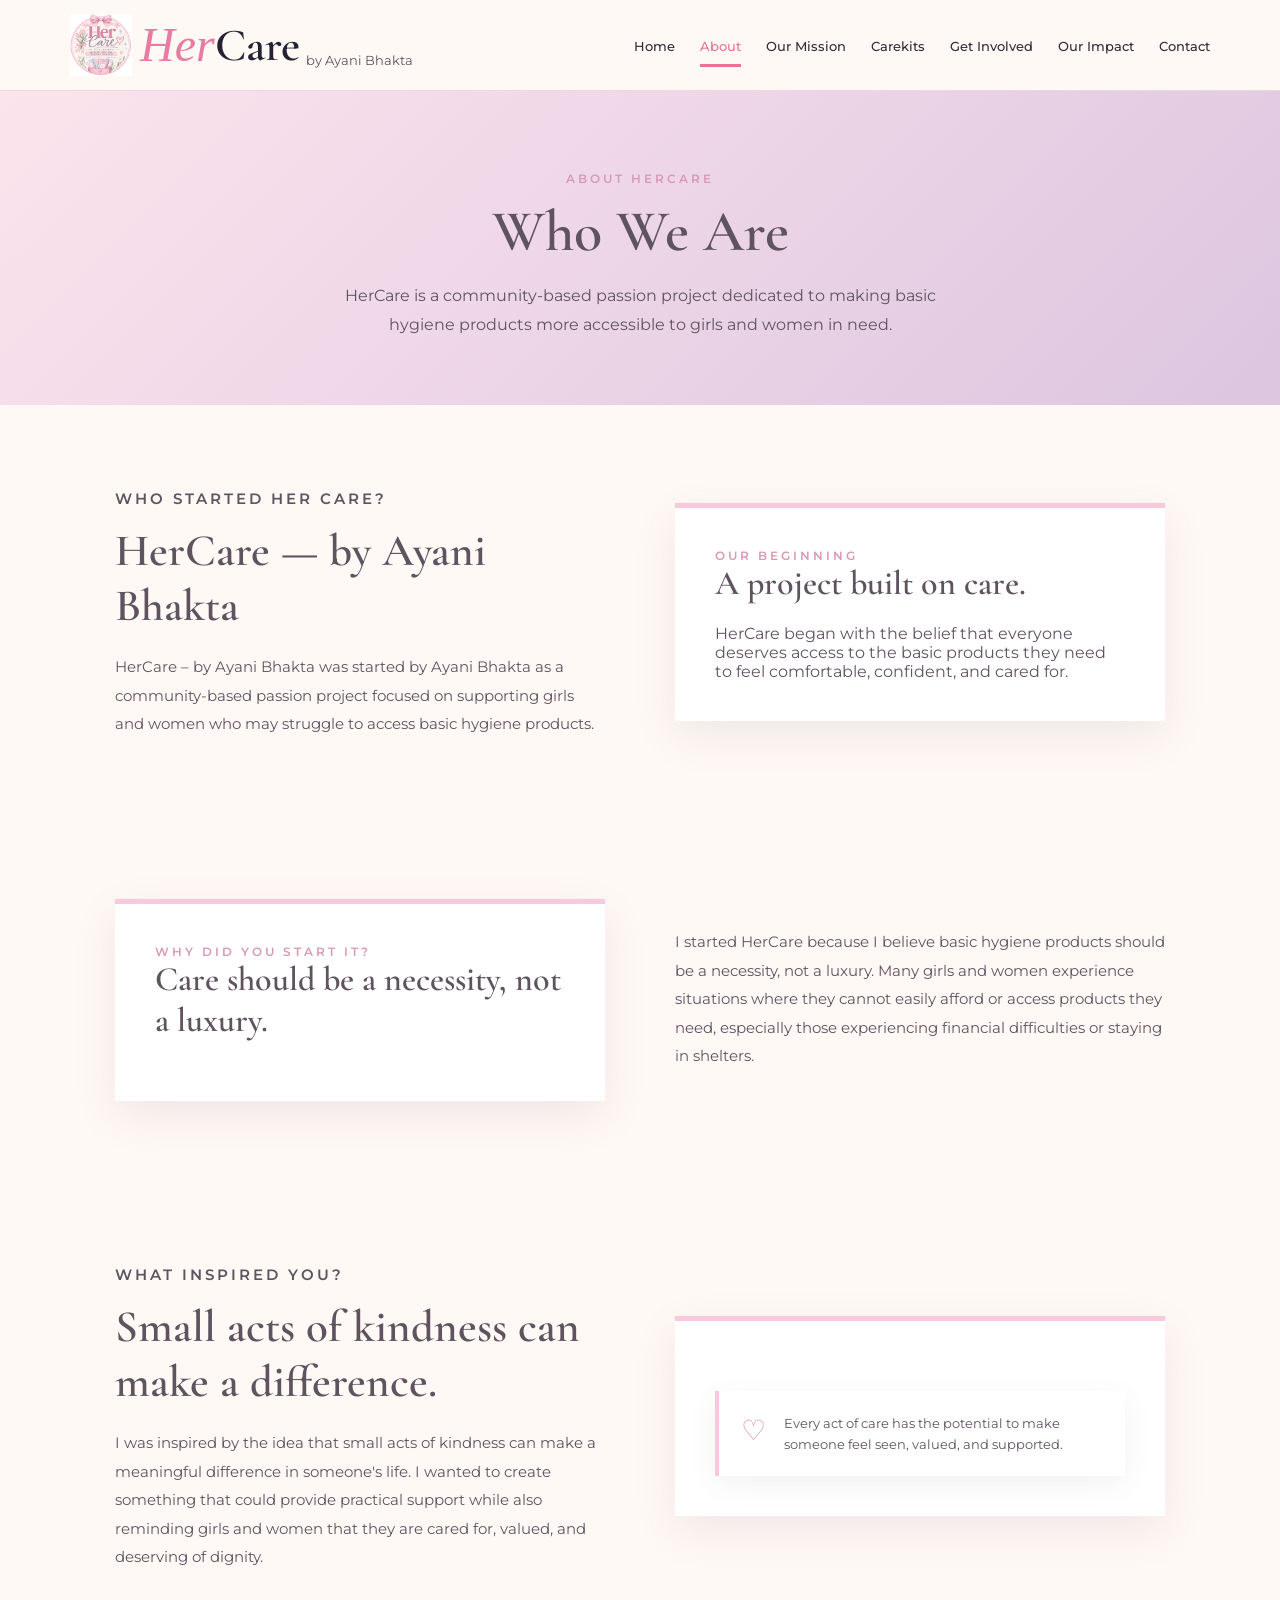
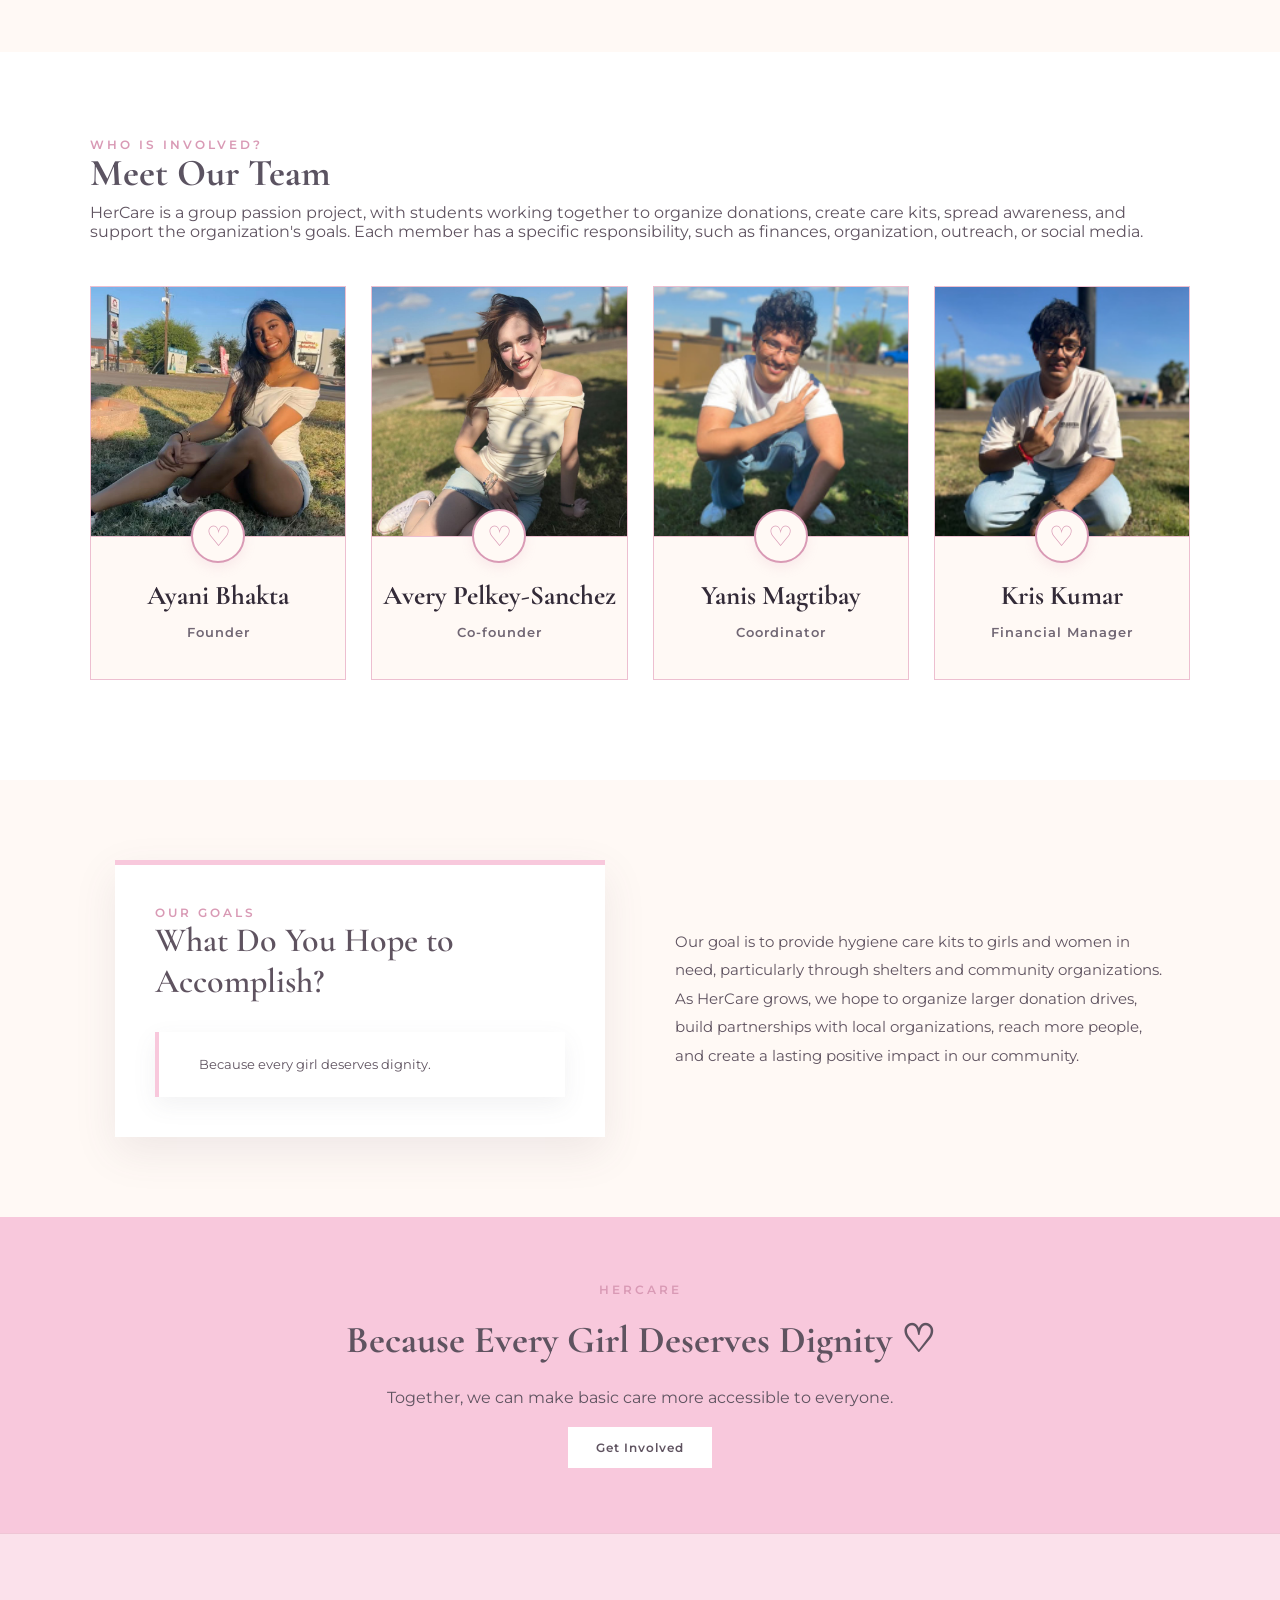
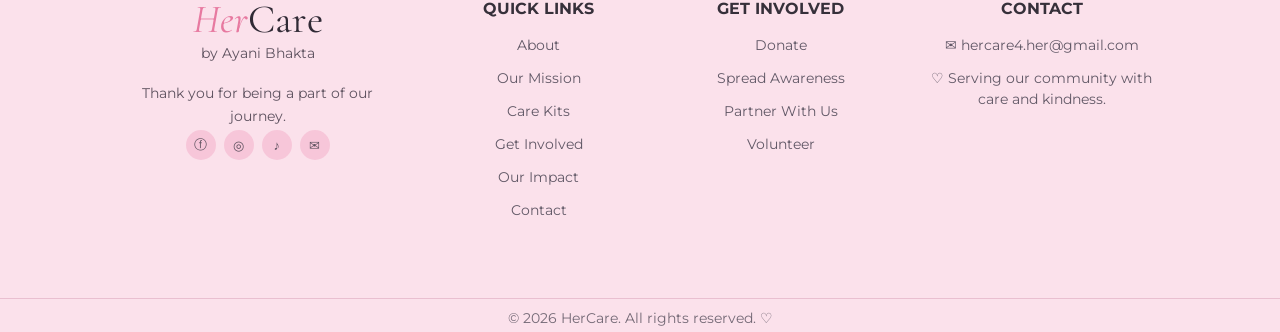
==== commit cdee4d8a: "Update about.html" ====
--- a/about.html
+++ b/about.html
@@ -441,7 +441,7 @@
 
 <footer>
 
-    <div class="footer-content">
+    <div class="footer-container">
 
         <div class="footer-brand">
 
@@ -454,80 +454,88 @@
             </div>
 
             <p>
-                Because Every Girl Deserves Dignity ♡
+                Thank you for being a part
+                of our journey.
             </p>
 
+            <div class="social-icons">
+
+                <a
+                    href="https://www.facebook.com/profile.php?id=61594185781032&sk=directory_contact_info&fb_profile_edit_entry_point=%7B%22feature%22%3A%22profile_directory%22%2C%22click_point%22%3A%22pencil_edit_directory_section%22%2C%22additional_metadata%22%3A%7B%22section_type%22%3A%22contact_info%22%7D%7D"
+                    target="_blank"
+                    rel="noopener noreferrer"
+                    aria-label="Facebook">
+                    ⓕ
+                </a>
+
+                <a
+                    href="https://www.instagram.com/hercare_ayani/?utm_source=ig_web_button_share_sheet"
+                    target="_blank"
+                    rel="noopener noreferrer"
+                    aria-label="Instagram">
+                    ◎
+                </a>
+
+                <a
+                    href="https://www.tiktok.com/@hercare_ayani?is_from_webapp=1&sender_device=pc"
+                    target="_blank"
+                    rel="noopener noreferrer"
+                    aria-label="TikTok">
+                    ♪
+                </a>
+
+                <a
+                    href="mailto:hercare4.her@gmail.com"
+                    aria-label="Email">
+                    ✉
+                </a>
+
+            </div>
+
         </div>
 
-
         <div class="footer-column">
 
-            <h4>EXPLORE</h4>
-
-            <a href="index.html">Home</a>
+            <h4>QUICK LINKS</h4>
+
             <a href="about.html">About</a>
             <a href="mission.html">Our Mission</a>
-            <a href="care-kits.html">Carekits</a>
-
-        </div>
-
-
-        <div class="footer-column">
-
-            <h4>GET INVOLVED</h4>
-
+            <a href="care-kits.html">Care Kits</a>
             <a href="get-involved.html">Get Involved</a>
             <a href="impact.html">Our Impact</a>
             <a href="contact.html">Contact</a>
-            <a href="mailto:hercare4.her@gmail.com">Email Us</a>
 
         </div>
 
-
         <div class="footer-column">
 
-            <h4>FOLLOW HERCARE</h4>
+            <h4>GET INVOLVED</h4>
+
+            <a href="get-involved.html">Donate</a>
+            <a href="get-involved.html">Spread Awareness</a>
+            <a href="get-involved.html">Partner With Us</a>
+            <a href="get-involved.html">Volunteer</a>
+
+        </div>
+
+        <div class="footer-column contact">
+
+            <h4>CONTACT</h4>
+
+            <p>✉ hercare4.her@gmail.com</p>
 
             <p>
-                Connect with us and help spread our mission.
+                ♡ Serving our community with care and kindness.
             </p>
 
-            <div class="social-icons">
-
-                <a href="https://www.facebook.com/profile.php?id=61594185781032"
-                   target="_blank"
-                   rel="noopener noreferrer"
-                   aria-label="Facebook">
-                    ⓕ
-                </a>
-
-                <a href="https://www.instagram.com/hercare_ayani/"
-                   target="_blank"
-                   rel="noopener noreferrer"
-                   aria-label="Instagram">
-                    ◎
-                </a>
-
-                <a href="https://www.tiktok.com/@hercare_ayani"
-                   target="_blank"
-                   rel="noopener noreferrer"
-                   aria-label="TikTok">
-                    ♪
-                </a>
-
-                <a href="mailto:hercare4.her@gmail.com"
-                   aria-label="Email">
-                    ✉
-                </a>
-
-            </div>
-
         </div>
 
-
-        <p class="copyright">
-            © 2026 HerCare. All rights reserved.
-        </p>
+    </div>
+
+    <div class="copyright">
+
+        © <span id="year"></span>
+        2026 HerCare. All rights reserved. ♡
 
     </div>
 
--- a/style.css
+++ b/style.css
@@ -1,2006 +1,1960 @@
-/* =========================================================
-   HER CARE — STYLE.CSS
-========================================================= */
-
-:root {
-    --pink: #F8C8DC;
-    --blush: #FCE4EC;
-    --lavender: #DCC6E0;
-    --blue: #C7DFF2;
-    --mint: #CDE8D5;
-    --peach: #FAD9C1;
-    --cream: #FFF9F5;
-    --rose: #D99AB5;
-    --text: #5F5360;
-    --dark: #302A35;
-    --muted: #776C78;
-    --line: #E99DB9;
+/* ========================================================= 
+   HER CARE — STYLE.CSS 
+========================================================= */ 
+ 
+:root { 
+    --pink: #F8C8DC; 
+    --blush: #FCE4EC; 
+    --lavender: #DCC6E0; 
+    --blue: #C7DFF2; 
+    --mint: #CDE8D5; 
+    --peach: #FAD9C1; 
+    --cream: #FFF9F5; 
+    --rose: #D99AB5; 
+    --text: #5F5360; 
+    --dark: #302A35; 
+    --muted: #776C78; 
+    --line: #E99DB9; 
+} 
+ 
+/* ========================================================= 
+   GENERAL 
+========================================================= */ 
+ 
+* { 
+    box-sizing: border-box; 
+    margin: 0; 
+    padding: 0; 
+} 
+ 
+html { 
+    scroll-behavior: smooth; 
+} 
+ 
+body { 
+    font-family: "Montserrat", sans-serif; 
+    background: var(--cream); 
+    color: var(--text); 
+    overflow-x: hidden; 
+    min-height: 100vh; 
+    display: flex; 
+    flex-direction: column; 
+} 
+ 
+main { 
+    flex: 1; 
+} 
+ 
+img { 
+    max-width: 100%; 
+} 
+ 
+a { 
+    text-decoration: none; 
+    color: inherit; 
+} 
+ 
+/* ========================================================= 
+   NAVIGATION 
+========================================================= */ 
+ 
+.navbar, 
+header { 
+    width: 100%; 
+    background: var(--cream); 
+    border-bottom: 1px solid #efd6df; 
+} 
+ 
+.nav-container { 
+    width: 100%; 
+    max-width: 1200px; 
+    min-height: 90px; 
+    margin: auto; 
+    padding: 10px 30px; 
+    display: flex; 
+    align-items: center; 
+} 
+ 
+.logo { 
+    display: flex; 
+    align-items: center; 
+    white-space: nowrap; 
+    flex-shrink: 0; 
+} 
+ 
+.logo-image { 
+    width: 62px; 
+    height: 62px; 
+    object-fit: contain; 
+    display: block; 
+    margin-right: 8px; 
+    flex-shrink: 0; 
+} 
+ 
+.logo-her { 
+    font-family: cursive; 
+    font-size: 48px; 
+    font-style: italic; 
+    color: #E87BA1; 
+    line-height: 1; 
+} 
+ 
+.logo-care { 
+    font-family: "Cormorant Garamond", serif; 
+    font-size: 46px; 
+    font-weight: 600; 
+    color: #252333; 
+    line-height: 1; 
+} 
+ 
+.logo-by { 
+    font-size: 13px; 
+    margin-left: 6px; 
+    color: var(--text); 
+    align-self: flex-end; 
+    margin-bottom: 8px; 
+} 
+ 
+.nav-container nav { 
+    flex: 1; 
+    margin-left: 35px; 
+} 
+ 
+.nav-links { 
+    display: flex; 
+    align-items: center; 
+    justify-content: flex-end; 
+    gap: 25px; 
+    list-style: none; 
+} 
+ 
+.nav-links a { 
+    font-size: 13px; 
+    font-weight: 500; 
+    color: #332a38; 
+    padding: 10px 0; 
+    white-space: nowrap; 
+} 
+ 
+.nav-links a:hover, 
+.nav-links a.active { 
+    color: #EC7198; 
+} 
+ 
+.nav-links a.active { 
+    border-bottom: 3px solid #EC7198; 
+} 
+ 
+.menu-button, 
+.menu-toggle { 
+    display: none; 
+    border: 1px solid #e7a9c2; 
+    background: var(--pink); 
+    width: 52px; 
+    height: 52px; 
+    font-size: 22px; 
+    color: #2296dc; 
+    cursor: pointer; 
+} 
+ 
+/* ========================================================= 
+   HOMEPAGE HERO 
+========================================================= */ 
+ 
+.hero { 
+    width: 100%; 
+    background: var(--cream); 
+} 
+ 
+.hero-container { 
+    max-width: 1200px; 
+    width: 100%; 
+    margin: auto; 
+    padding: 80px 40px; 
+    display: grid; 
+    grid-template-columns: 1fr 1fr; 
+    align-items: center; 
+    gap: 55px; 
+} 
+ 
+.hero-text { 
+    min-width: 0; 
+} 
+ 
+.slogan { 
+    display: inline-block; 
+    background: var(--blush); 
+    color: #E56F98; 
+    padding: 10px 18px; 
+    border-radius: 30px; 
+    font-size: 15px; 
+    margin-bottom: 25px; 
+} 
+ 
+.hero h1 { 
+    font-family: "Cormorant Garamond", serif; 
+    font-size: clamp(48px, 5vw, 72px); 
+    line-height: .98; 
+    color: #292634; 
+    margin-bottom: 25px; 
+} 
+ 
+.hero h1 span { 
+    color: #E87BA1; 
+    font-style: italic; 
+} 
+ 
+.hero-text p { 
+    max-width: 560px; 
+    font-size: 17px; 
+    line-height: 1.9; 
+    color: #746a77; 
+    margin-bottom: 30px; 
+} 
+ 
+.hero-buttons { 
+    display: flex; 
+    gap: 15px; 
+    flex-wrap: wrap; 
+} 
+ 
+.button { 
+    display: inline-flex; 
+    justify-content: center; 
+    align-items: center; 
+    min-height: 62px; 
+    padding: 0 35px; 
+    font-weight: 600; 
+    font-size: 14px; 
+    letter-spacing: 1px; 
+} 
+ 
+.pink-button { 
+    background: #ED7199; 
+    color: white; 
+} 
+ 
+.blue-button { 
+    background: var(--blue); 
+    color: #4d5660; 
+} 
+ 
+/* ========================================================= 
+   HERO TEAM FRAME 
+========================================================= */ 
+ 
+.hero-image { 
+    width: 100%; 
+    overflow: hidden; 
+    border-radius: 0 0 80px 0; 
+} 
+ 
+.team-frame { 
+    border: 2px solid var(--rose); 
+    background: var(--blush); 
+    padding: 14px; 
+    box-shadow: 0 12px 30px rgba(217,154,181,.18); 
+} 
+ 
+.frame-inner { 
+    width: 100%; 
+    border: 1px solid rgba(217,154,181,.7); 
+    overflow: hidden; 
+    display: block; 
+} 
+ 
+.hero-team-photo { 
+    width: 100%; 
+    height: auto; 
+    display: block; 
+} 
+ 
+/* ========================================================= 
+   TEAM 
+========================================================= */ 
+ 
+.team-section { 
+    background: white; 
+    width: 100%; 
+    padding: 85px 30px 100px; 
+} 
+ 
+.team-title, 
+.our-team-description { 
+    max-width: 1100px; 
+    margin-left: auto; 
+    margin-right: auto; 
+    text-align: left; 
+} 
+ 
+.team-title { 
+    margin-bottom: 35px; 
+} 
+ 
+.meet-team { 
+    color: #9b6682; 
+    font-size: 15px; 
+    letter-spacing: 1px; 
+    margin-bottom: 5px; 
+} 
+ 
+.team-title h2 { 
+    font-family: "Cormorant Garamond", serif; 
+    font-size: 38px; 
+    line-height: 1.15; 
+    color: #5b5361; 
+    margin-bottom: 8px; 
+} 
+ 
+.team-intro { 
+    font-size: 16px; 
+    line-height: 1.5; 
+    color: #776d79; 
+} 
+ 
+.our-team-description { 
+    margin-bottom: 45px; 
+} 
+ 
+.description-heart { 
+    font-size: 22px; 
+    color: #9b6682; 
+    margin-bottom: 3px; 
+} 
+ 
+.our-team-description h3 { 
+    font-size: 21px; 
+    color: #514857; 
+    margin-bottom: 5px; 
+} 
+ 
+.our-team-description p { 
+    max-width: 1000px; 
+    font-size: 15px; 
+    line-height: 1.55; 
+    color: #756b77; 
+} 
+ 
+.team-container { 
+    width: 100%; 
+    max-width: 1100px; 
+    margin: auto; 
+    display: grid; 
+    grid-template-columns: repeat(4,1fr); 
+    gap: 25px; 
+} 
+ 
+.team-card { 
+    position: relative; 
+    background: var(--cream); 
+    border: 1px solid #edbfd0; 
+    text-align: center; 
+    overflow: visible; 
+    padding-bottom: 25px; 
+    min-width: 0; 
+} 
+ 
+.team-photo { 
+    position: relative; 
+    width: 100%; 
+    height: 250px; 
+    overflow: visible; 
+    background: #FFF9F5; 
+    display: block; 
+    border-bottom: 1px solid #edbfd0; 
+} 
+ 
+.team-photo img { 
+    width: 100%; 
+    height: 100%; 
+    display: block; 
+    object-fit: cover; 
+    object-position: center 20%; 
+} 
+ 
+.team-heart { 
+    position: absolute; 
+    left: 50%; 
+    bottom: -27px; 
+    transform: translateX(-50%); 
+    width: 54px; 
+    height: 54px; 
+    border-radius: 50%; 
+    background: var(--cream); 
+    border: 2px solid var(--rose); 
+    display: flex; 
+    align-items: center; 
+    justify-content: center; 
+    font-size: 28px; 
+    color: var(--rose); 
+    line-height: 1; 
+    z-index: 10; 
+    box-shadow: 0 5px 12px rgba(217,154,181,.16); 
+    pointer-events: none; 
+} 
+ 
+.team-card h3 { 
+    font-family: "Cormorant Garamond", serif; 
+    font-size: 27px; 
+    color: #332b38; 
+    margin: 42px 10px 10px; 
+} 
+ 
+.role { 
+    display: inline-block; 
+    padding: 6px 17px; 
+    border-radius: 20px; 
+    font-size: 11px; 
+    font-weight: 600; 
+    letter-spacing: 1px; 
+    margin-bottom: 12px; 
+} 
+ 
+.founder { 
+    background: #F9DDE8; 
+    color: #E36D96; 
+} 
+ 
+.cofounder { 
+    background: #DCC6E0; 
+    color: #755C7D; 
+} 
+ 
+.coordinator { 
+    background: #CDE8D5; 
+    color: #5D8069; 
+} 
+ 
+.financial { 
+    background: #C7DFF2; 
+    color: #58748A; 
+} 
+ 
+.team-card p { 
+    font-size: 13px; 
+    line-height: 1.55; 
+    color: #716774; 
+    padding: 0 20px; 
+} 
+ 
+/* ========================================================= 
+   HOMEPAGE WHAT WE DO 
+========================================================= */ 
+ 
+.what-we-do { 
+    background: var(--cream); 
+    width: 100%; 
+    padding: 70px 30px 85px; 
+} 
+ 
+.section-title { 
+    text-align: center; 
+    color: #E86691; 
+    font-weight: 600; 
+    letter-spacing: 1px; 
+    font-size: 17px; 
+    margin-bottom: 50px; 
+} 
+ 
+.title-heart { 
+    margin-left: 5px; 
+} 
+ 
+.what-we-do .what-container { 
+    width: 100%; 
+    max-width: 1100px; 
+    margin: auto; 
+    display: grid; 
+    grid-template-columns: 1fr 1px 1fr 1px 1fr 1px 1fr; 
+    align-items: stretch; 
+} 
+ 
+.what-we-do .what-card { 
+    width: 100%; 
+    min-width: 0; 
+    text-align: center; 
+    padding: 0 25px; 
+    border: none; 
+    transition: transform .2s; 
+} 
+ 
+.what-we-do .what-card:hover { 
+    transform: translateY(-4px); 
+} 
+ 
+.what-icon, 
+.care-icon { 
+    width: 72px; 
+    height: 72px; 
+    margin: 0 auto 20px; 
+    border-radius: 50%; 
+    display: flex; 
+    align-items: center; 
+    justify-content: center; 
+    font-size: 32px; 
+} 
+ 
+.pink-icon, 
+.pink-care { 
+    background: #FBE2EB; 
+    color: #ED7199; 
+} 
+ 
+.lavender-icon, 
+.lavender-care { 
+    background: #DCC6E0; 
+    color: #665873; 
+} 
+ 
+.blue-icon, 
+.blue-care { 
+    background: #C7DFF2; 
+    color: #5B778B; 
+} 
+ 
+.mint-icon, 
+.mint-care { 
+    background: #CDE8D5; 
+    color: #64836D; 
+} 
+ 
+.peach-care { 
+    background: #FAD9C1; 
+    color: #9B6650; 
+} 
+ 
+.what-we-do .what-card h3 { 
+    margin: 18px 10px 10px; 
+    font-family: "Cormorant Garamond",serif; 
+    font-size: 24px; 
+    line-height: 1.15; 
+    color: #262331; 
+} 
+ 
+.what-we-do .what-card p { 
+    margin: 0; 
+    font-size: 14px; 
+    line-height: 1.7; 
+    color: #776c78; 
+} 
+ 
+.what-we-do .divider { 
+    width: 1px; 
+    height: 100%; 
+    background: var(--line); 
+    display: block; 
+} 
+ 
+/* ========================================================= 
+   HOMEPAGE CTA 
+========================================================= */ 
+ 
+.cta { 
+    background: #FBE1EB; 
+    padding: 55px 25px; 
+} 
+ 
+.cta-inner { 
+    text-align: center; 
+    max-width: 900px; 
+    margin: auto; 
+} 
+ 
+.cta h2 { 
+    font-family: "Cormorant Garamond",serif; 
+    font-size: 42px; 
+    color: #625666; 
+    line-height: 1.2; 
+} 
+ 
+.cta h2 span { 
+    color: #E8789F; 
+    font-style: italic; 
+} 
+ 
+/* ========================================================= 
+   CONTACT / INNER PAGES 
+========================================================= */ 
+ 
+.about-page { 
+    width: 100%; 
+} 
+ 
+.content-container { 
+    width: 100%; 
+    max-width: 1100px; 
+    margin: auto; 
+} 
+ 
+.contact-page { 
+    min-height: calc(100vh - 150px); 
+} 
+ 
+.contact-hero { 
+    text-align: center; 
+    padding: 80px 20px 65px; 
+    background: linear-gradient(135deg,var(--blush),var(--lavender)); 
+} 
+ 
+.contact-hero h1 { 
+    font-family: "Cormorant Garamond",serif !important; 
+    font-size: 58px; 
+    font-weight: 600; 
+    margin: 10px 0 15px; 
+    color: var(--text); 
+} 
+ 
+.contact-hero h1 span { 
+    color: var(--rose); 
+} 
+ 
+.contact-hero p:last-child { 
+    max-width: 650px; 
+    margin: auto; 
+    line-height: 1.8; 
+    font-size: 16px; 
+} 
+ 
+.contact-section { 
+    padding: 80px 20px; 
+    background: var(--cream); 
+} 
+ 
+.contact-layout { 
+    max-width: 1050px; 
+    margin: auto; 
+    display: grid; 
+    grid-template-columns: 1fr 1fr; 
+    gap: 70px; 
+    align-items: center; 
+} 
+ 
+.contact-intro h2 { 
+    font-family: "Cormorant Garamond",serif; 
+    font-size: 45px; 
+    font-weight: 600; 
+    margin: 10px 0 20px; 
+    color: var(--text); 
+} 
+ 
+.contact-intro > p:not(.small-title) { 
+    line-height: 1.9; 
+    font-size: 15px; 
+    color: var(--text); 
+} 
+ 
+.small-title, 
+.section-label { 
+    font-size: 12px; 
+    font-weight: 600; 
+    letter-spacing: 3px; 
+    color: var(--rose); 
+} 
+ 
+.contact-note { 
+    display: flex; 
+    gap: 18px; 
+    margin-top: 30px; 
+    padding: 22px; 
+    background: white; 
+    border-left: 4px solid var(--pink); 
+    box-shadow: 0 8px 25px rgba(95,83,96,.08); 
+} 
+ 
+.contact-note > span { 
+    font-size: 28px; 
+    color: var(--rose); 
+} 
+ 
+.contact-note strong { 
+    font-family: "Cormorant Garamond",serif; 
+    font-size: 22px; 
+} 
+ 
+.contact-note p { 
+    margin: 0 !important; 
+    font-size: 13px; 
+    line-height: 1.6; 
+} 
+ 
+.contact-card { 
+    background: white; 
+    padding: 40px; 
+    box-shadow: 0 15px 40px rgba(95,83,96,.10); 
+    border-top: 5px solid var(--pink); 
+} 
+ 
+.contact-card h2, 
+.contact-card h3 { 
+    font-family: "Cormorant Garamond",serif !important; 
+    color: var(--text); 
+} 
+ 
+.contact-card h2 { 
+    font-size: 34px; 
+    font-weight: 600; 
+    margin: 0 0 20px; 
+} 
+ 
+.contact-card h3 { 
+    font-size: 34px; 
+    margin: 0 0 5px; 
+} 
+ 
+.contact-card-text { 
+    font-size: 14px; 
+    margin-bottom: 25px; 
+    color: #766c77; 
+} 
+ 
+.contact-socials { 
+    display: flex; 
+    flex-direction: column; 
+    gap: 12px; 
+} 
+ 
+.contact-social { 
+    display: flex; 
+    align-items: center; 
+    gap: 15px; 
+    padding: 16px; 
+    color: var(--text); 
+    background: var(--cream); 
+    border: 1px solid #f0e4e9; 
+    transition: .25s ease; 
+} 
+ 
+.contact-social:hover { 
+    transform: translateX(5px); 
+    background: var(--blush); 
+    box-shadow: 0 5px 15px rgba(95,83,96,.08); 
+} 
+ 
+.social-symbol { 
+    width: 42px; 
+    height: 42px; 
+    display: flex; 
+    align-items: center; 
+    justify-content: center; 
+    background: white; 
+    font-size: 22px; 
+    border-radius: 50%; 
+    color: var(--rose); 
+    flex-shrink: 0; 
+} 
+ 
+.contact-social strong { 
+    display: block; 
+    font-size: 14px; 
+    font-weight: 600; 
+} 
+ 
+.contact-social small { 
+    display: block; 
+    margin-top: 3px; 
+    font-size: 11px; 
+    color: #877b86; 
+} 
+ 
+.contact-social .social-arrow { 
+    margin-left: auto; 
+    font-size: 18px; 
+    color: var(--rose); 
+} 
+ 
+.page-cta { 
+    text-align: center; 
+    padding: 65px 20px; 
+    background: var(--pink); 
+} 
+ 
+.page-cta h2 { 
+    font-family: "Cormorant Garamond",serif; 
+    font-size: 38px; 
+    margin: 8px 0 25px; 
+    color: var(--text); 
+} 
+ 
+.page-cta p { 
+    margin-bottom: 20px; 
+} 
+ 
+.primary-button { 
+    display: inline-flex; 
+    align-items: center; 
+    justify-content: center; 
+    padding: 13px 28px; 
+    min-height: auto; 
+    background: white; 
+    color: var(--text); 
+    font-size: 12px; 
+    font-weight: 600; 
+    letter-spacing: 1px; 
+    transition: .25s ease; 
+} 
+ 
+.primary-button:hover { 
+    transform: translateY(-3px); 
+    box-shadow: 0 8px 20px rgba(95,83,96,.15); 
+} 
+ 
+/* ========================================================= 
+   DONATIONS & COMMUNITY SERVICE 
+========================================================= */ 
+ 
+.donation-hours { 
+    width: min(100%, 1100px); 
+    margin: 0 auto; 
+    padding: 35px 30px 10px; 
+    text-align: center; 
+} 
+ 
+.donation-hours .section-label { 
+    margin-bottom: 6px; 
+    color: #E86691; 
+    font-size: 16px; 
+    font-weight: 600; 
+    letter-spacing: 1px; 
+} 
+ 
+.donation-hours h2 { 
+    font-family: "Cormorant Garamond", serif; 
+    font-size: 42px; 
+    line-height: 1.1; 
+    color: var(--dark); 
+    margin-bottom: 8px; 
+} 
+ 
+.donation-hours p:last-child { 
+    max-width: 900px; 
+    margin: 0 auto; 
+    font-size: 14px; 
+    line-height: 1.7; 
+    color: var(--muted); 
+} 
+ 
+/* ========================================================= 
+   CARE KITS 
+========================================================= */ 
+ 
+.care-kit-items { 
+    width: 100%; 
+    padding: 65px 30px 70px; 
+    background: var(--cream); 
+} 
+ 
+.care-kit-heading { 
+    text-align: center; 
+    margin-bottom: 45px; 
+} 
+ 
+.care-kit-heading .section-label { 
+    color: #E86691; 
+    font-size: 17px; 
+    font-weight: 600; 
+    letter-spacing: 1px; 
+} 
+ 
+/* DONATION MESSAGE — ADDED */ 
+.care-kit-heading::after { 
+    content: "Donations of these items may qualify for community service hours. Please check with your school or organization for approval."; 
+    display: block; 
+    max-width: 700px; 
+    margin: 14px auto 0; 
+    padding: 10px 20px; 
+    color: #776C78; 
+    font-size: 12px; 
+    line-height: 1.6; 
+} 
+ 
+/* CARE KIT GRID */ 
+ 
+.care-items-grid { 
+    width: 100%; 
+    max-width: 1100px; 
+    margin: 0 auto; 
+    display: grid; 
+    grid-template-columns: repeat(5,1fr); 
+    column-gap: 0; 
+    row-gap: 50px; 
+} 
+ 
+.care-item { 
+    position: relative; 
+    text-align: center; 
+    min-width: 0; 
+    padding: 0 20px; 
+} 
+ 
+.care-item:not(:nth-child(5n)) { 
+    border-right: 1px solid var(--line); 
+} 
+ 
+.care-line { 
+    width: 100%; 
+    max-width: 190px; 
+    height: 1px; 
+    background: var(--line); 
+    margin: 0 auto 20px; 
+} 
+ 
+.care-item h3, 
+.provided-item h3 { 
+    font: 600 27px/1.15 "Cormorant Garamond",serif; 
+    color: #262331; 
+    margin-bottom: 10px; 
+} 
+ 
+.care-item p, 
+.provided-item p { 
+    max-width: 200px; 
+    margin: 0 auto; 
+    font-size: 13px; 
+    line-height: 1.65; 
+    color: #776C78; 
+} 
+ 
+.featured-care { 
+    background: #FCEEF3; 
+    padding-top: 15px; 
+    padding-bottom: 25px; 
+    border-radius: 12px; 
+} 
+ 
+.featured-care .care-icon { 
+    margin-top: 0; 
+} 
+ 
+/* ========================================================= 
+   PROVIDED BY US 
+========================================================= */ 
+ 
+.provided-care { 
+    width: 100%; 
+    padding: 0 30px 35px; 
+    background: var(--cream); 
+} 
+ 
+.provided-content { 
+    width: 100%; 
+    max-width: 1180px; 
+    margin: auto; 
+    padding: 28px 38px; 
+    background: #FCEEF3; 
+    border-radius: 12px; 
+    display: flex; 
+    align-items: center; 
+    justify-content: space-between; 
+} 
+ 
+.provided-content .section-label { 
+    margin-bottom: 5px; 
+    color: #E86691; 
+    font-size: 16px; 
+    font-weight: 600; 
+    letter-spacing: 1px; 
+} 
+ 
+.provided-content h2 { 
+    font-family: "Cormorant Garamond",serif; 
+    font-size: 40px; 
+    line-height: 1.1; 
+    color: var(--dark); 
+    margin-bottom: 8px; 
+} 
+ 
+.provided-content > div:first-child > p:last-child { 
+    font-size: 14px; 
+    line-height: 1.6; 
+    color: #776C78; 
+} 
+ 
+.provided-heart { 
+    font-family: "Cormorant Garamond",serif; 
+    font-size: 85px; 
+    line-height: 1; 
+    color: #ED7199; 
+    padding-right: 25px; 
+} 
+ 
+.provided-items { 
+    width: 90%; 
+    max-width: 1100px; 
+    margin: auto; 
+    padding: 35px 0 80px; 
+    display: grid; 
+    grid-template-columns: repeat(3,1fr); 
+} 
+ 
+.provided-item { 
+    text-align: center; 
+    padding: 0 30px; 
+} 
+ 
+.provided-item:not(:last-child) { 
+    border-right: 1px solid var(--line); 
+} 
+ 
+/* ========================================================= 
+   INNER PAGE CARDS 
+========================================================= */ 
+ 
+.inner-card-section { 
+    padding: 75px 0 90px; 
+    background: var(--cream); 
+} 
+ 
+.inner-section-heading { 
+    width: 90%; 
+    max-width: 1050px; 
+    margin: 0 auto 45px; 
+    text-align: center; 
+} 
+ 
+.inner-section-heading h2 { 
+    font-family: "Cormorant Garamond",serif; 
+    font-size: 40px; 
+    color: var(--text); 
+    margin-bottom: 10px; 
+} 
+ 
+.inner-section-heading > p:last-child { 
+    font-size: 14px; 
+    line-height: 1.7; 
+    color: var(--muted); 
+} 
+ 
+.inner-card-grid, 
+.care-kits-grid, 
+.four-card-grid, 
+.three-card-grid { 
+    width: 90%; 
+    max-width: 1100px; 
+    margin: auto; 
+    display: grid; 
+    grid-template-columns: repeat(3,1fr); 
+    gap: 25px; 
+} 
+ 
+.four-card-grid { 
+    grid-template-columns: repeat(4,1fr); 
+} 
+ 
+.inner-card { 
+    min-height: 245px; 
+    padding: 35px 25px; 
+    background: white; 
+    border: 1px solid #edbfd0; 
+    text-align: center; 
+} 
+ 
+.large-inner-card { 
+    min-height: 410px; 
+    background: white; 
+    border: 1px solid #edbfd0; 
+    text-align: center; 
+    overflow: hidden; 
+} 
+ 
+.large-card-top { 
+    height: 230px; 
+    background: var(--blush); 
+} 
+ 
+.large-inner-card h3 { 
+    font-family: "Cormorant Garamond",serif; 
+    font-size: 29px; 
+    margin: 48px 15px 10px; 
+    color: #262331; 
+} 
+ 
+.large-inner-card p { 
+    max-width: 250px; 
+    margin: auto; 
+    font-size: 13px; 
+    line-height: 1.65; 
+    color: var(--muted); 
+} 
+ 
+/* ========================================================= 
+   FOOTER 
+========================================================= */ 
+ 
+footer { 
+    width: 100%; 
+    background: #FBE1EB; 
+    border-top: 1px solid #efc5d5; 
+    margin-top: auto; 
+    text-align: center; 
+} 
+ 
+.footer-container { 
+    max-width: 1100px; 
+    margin: auto; 
+    padding: 65px 30px; 
+    display: grid; 
+    grid-template-columns: 1.4fr 1fr 1fr 1.2fr; 
+    gap: 45px; 
+} 
+ 
+.footer-content { 
+    width: 100%; 
+    max-width: 1100px; 
+    margin: auto; 
+    padding: 25px 20px 12px; 
+    display: flex; 
+    flex-direction: column; 
+    justify-content: center; 
+    align-items: center; 
+    gap: 6px; 
+    text-align: center; 
+} 
+ 
+.footer-content h3 { 
+    font-family: "Cormorant Garamond",serif; 
+    font-size: 27px; 
+    font-weight: 600; 
+    color: #302a35; 
+    margin: 0; 
+} 
+ 
+.footer-content > p { 
+    margin: 0; 
+    font-size: 10px; 
+    color: #625967; 
+} 
+ 
+.footer-content .social-icons, 
+.social-icons { 
+    display: flex; 
+    justify-content: center; 
+    align-items: center; 
+    gap: 8px; 
+    margin-top: 3px; 
+} 
+ 
+.footer-content .social-icons a, 
+.social-icons a { 
+    width: 30px; 
+    height: 30px; 
+    background: #F7C6D9; 
+    border-radius: 50%; 
+    display: flex; 
+    align-items: center; 
+    justify-content: center; 
+    font-size: 13px; 
+    transition: .25s ease; 
+} 
+ 
+.footer-content .social-icons a:hover, 
+.social-icons a:hover { 
+    transform: translateY(-3px); 
+    background: #EBA9C4; 
+} 
+ 
+.footer-content .copyright, 
+.copyright { 
+    position: relative; 
+    width: 100%; 
+    border-top: 1px solid #e9bfd0; 
+    padding: 10px 5px 5px; 
+    margin-top: 12px; 
+    text-align: center; 
+    font-size: 14px; 
+    color: #746976; 
+    background: transparent; 
+    transform: none; 
+    left: auto; 
+    top: auto; 
+} 
+ 
+.footer-logo { 
+    font-family: "Cormorant Garamond",serif; 
+    font-size: 40px; 
+    color: #302a35; 
+    line-height: 1; 
+} 
+ 
+.footer-logo span { 
+    color: #E779A0; 
+    font-style: italic; 
+} 
+ 
+.footer-by { 
+    margin-top: 5px; 
+    font-size: 14px; 
+} 
+ 
+.footer-brand p { 
+    margin-top: 20px; 
+    line-height: 1.6; 
+    font-size: 14px; 
+} 
+ 
+.footer-column { 
+    display: flex; 
+    flex-direction: column; 
+    gap: 12px; 
+} 
+ 
+.footer-column h4 { 
+    color: #36303A; 
+    font-size: 16px; 
+    margin-bottom: 5px; 
+} 
+ 
+.footer-column a, 
+.footer-column p { 
+    font-size: 14px; 
+    line-height: 1.5; 
+    color: #625967; 
+} 
+ 
+.footer-column a:hover { 
+    color: #E66F98; 
+} 
+ 
+/* ========================================================= 
+   TABLET 
+========================================================= */ 
+ 
+@media (max-width: 900px) { 
+ 
+    .what-we-do .what-container { 
+        grid-template-columns: 1fr 1fr; 
+    } 
+ 
+    .what-we-do .what-card { 
+        padding: 25px 15px 35px; 
+    } 
+ 
+    .what-we-do .divider { 
+        display: none; 
+    } 
+ 
+    .care-items-grid { 
+        grid-template-columns: repeat(2,1fr); 
+        row-gap: 40px; 
+    } 
+ 
+    .care-item { 
+        border-right: none !important; 
+    } 
+ 
+    .care-item:nth-child(odd) { 
+        border-right: 1px solid var(--line) !important; 
+    } 
+ 
+    .provided-content h2 { 
+        font-size: 34px; 
+    } 
+ 
+    .inner-card-grid, 
+    .care-kits-grid, 
+    .four-card-grid, 
+    .three-card-grid { 
+        grid-template-columns: repeat(2,1fr); 
+    } 
+} 
+ 
+/* ========================================================= 
+   MOBILE 
+========================================================= */ 
+ 
+@media (max-width: 768px) { 
+ 
+    .nav-container { 
+        min-height: 75px; 
+        padding: 8px 20px; 
+        justify-content: space-between; 
+    } 
+ 
+    .logo { 
+        min-width: 0; 
+    } 
+ 
+    .logo-image { 
+        width: 50px; 
+        height: 50px; 
+        margin-right: 6px; 
+    } 
+ 
+    .logo-her { 
+        font-size: 35px; 
+    } 
+ 
+    .logo-care { 
+        font-size: 33px; 
+    } 
+ 
+    .logo-by { 
+        font-size: 9px; 
+        margin-left: 4px; 
+        margin-bottom: 5px; 
+    } 
+ 
+    .menu-button, 
+    .menu-toggle { 
+        display: block; 
+        flex-shrink: 0; 
+    } 
+ 
+    .nav-container nav { 
+        position: absolute; 
+        top: 75px; 
+        left: 0; 
+        width: 100%; 
+        background: var(--cream); 
+        z-index: 1000; 
+        margin-left: 0; 
+    } 
+ 
+    .nav-links { 
+        display: none; 
+        flex-direction: column; 
+        width: 100%; 
+        gap: 0; 
+        border-top: 1px solid #efd6df; 
+    } 
+ 
+    .nav-links.active { 
+        display: flex; 
+    } 
+ 
+    .nav-links li, 
+    .nav-links a { 
+        width: 100%; 
+    } 
+ 
+    .nav-links a { 
+        display: block; 
+        padding: 16px 20px; 
+        border-bottom: 1px solid #f0dce3; 
+    } 
+ 
+    .nav-links a.active { 
+        border-bottom: 1px solid #f0dce3; 
+    } 
+ 
+    /* HERO */ 
+ 
+    .hero-container { 
+        display: flex; 
+        flex-direction: column; 
+        width: 100%; 
+        padding: 55px 24px 45px; 
+        gap: 35px; 
+    } 
+ 
+    .hero-text { 
+        width: 100%; 
+    } 
+ 
+    .slogan { 
+        font-size: 12px; 
+        padding: 9px 14px; 
+        margin-bottom: 20px; 
+    } 
+ 
+    .hero h1 { 
+        font-size: 49px; 
+        line-height: 1; 
+        margin-bottom: 20px; 
+    } 
+ 
+    .hero-text p { 
+        font-size: 15px; 
+        line-height: 1.7; 
+        width: 100%; 
+        margin-bottom: 25px; 
+    } 
+ 
+    .hero-buttons { 
+        width: 100%; 
+        flex-direction: column; 
+        gap: 12px; 
+    } 
+ 
+    .button { 
+        width: 100%; 
+        min-height: 58px; 
+    } 
+ 
+    .hero-image { 
+        width: 100%; 
+        border-radius: 0 0 55px 0; 
+    } 
+ 
+    .team-frame { 
+        padding: 10px; 
+    } 
+ 
+    /* TEAM */ 
+ 
+    .team-section { 
+        width: 100%; 
+        padding: 55px 20px 70px; 
+    } 
+ 
+    .team-title { 
+        width: 100%; 
+        margin-bottom: 28px; 
+    } 
+ 
+    .team-title h2 { 
+        font-size: 25px; 
+        line-height: 1.25; 
+    } 
+ 
+    .team-intro { 
+        font-size: 14px; 
+    } 
+ 
+    .our-team-description { 
+        width: 100%; 
+        margin-bottom: 35px; 
+    } 
+ 
+    .our-team-description p { 
+        width: 100%; 
+        font-size: 14px; 
+        line-height: 1.65; 
+    } 
+ 
+    .team-container { 
+        width: 100%; 
+        grid-template-columns: 1fr; 
+        gap: 28px; 
+    } 
+ 
+    .team-card { 
+        width: 100%; 
+    } 
+ 
+    .team-photo { 
+        width: 100%; 
+        height: 250px; 
+        overflow: visible; 
+        background: #FFF9F5; 
+        display: flex; 
+        align-items: center; 
+        justify-content: center; 
+    } 
+ 
+    .team-photo img { 
+        width: 100%; 
+        height: 100%; 
+        object-fit: contain; 
+        object-position: center center; 
+        background: #FFF9F5; 
+    } 
+ 
+    .team-card h3 { 
+        font-size: 29px; 
+        margin-top: 42px; 
+    } 
+ 
+    .team-card p { 
+        font-size: 14px; 
+        padding: 0 30px; 
+    } 
+ 
+    .team-heart { 
+        left: 50%; 
+        bottom: -27px; 
+        transform: translateX(-50%); 
+        width: 54px; 
+        height: 54px; 
+        font-size: 28px; 
+    } 
+ 
+    /* WHAT WE DO */ 
+ 
+    .what-we-do { 
+        width: 100%; 
+        padding: 65px 20px 70px; 
+    } 
+ 
+    .section-title { 
+        margin-bottom: 40px; 
+    } 
+ 
+    .what-we-do .what-container { 
+        grid-template-columns: 1fr; 
+    } 
+ 
+    .what-we-do .what-card { 
+        width: 100%; 
+        padding: 25px 15px 35px; 
+    } 
+ 
+    .what-we-do .what-card h3 { 
+        font-size: 24px; 
+    } 
+ 
+    .what-we-do .what-card p { 
+        font-size: 13px; 
+        line-height: 1.6; 
+    } 
+ 
+    .what-we-do .divider { 
+        display: none; 
+    } 
+ 
+    /* CTA */ 
+ 
+    .cta { 
+        padding: 45px 20px; 
+    } 
+ 
+    .cta h2 { 
+        font-size: 34px; 
+    } 
+ 
+    /* CONTACT */ 
+ 
+    .contact-hero { 
+        padding: 60px 20px 50px; 
+    } 
+ 
+    .contact-hero h1 { 
+        font-size: 45px; 
+    } 
+ 
+    .contact-hero p:last-child { 
+        font-size: 14px; 
+        line-height: 1.7; 
+    } 
+ 
+    .contact-layout { 
+        grid-template-columns: 1fr; 
+        gap: 40px; 
+    } 
+ 
+    .contact-section { 
+        padding: 60px 20px; 
+    } 
+ 
+    .contact-intro h2 { 
+        font-size: 38px; 
+    } 
+ 
+    .contact-card { 
+        padding: 30px 22px; 
+    } 
+ 
+    .contact-card h2, 
+    .contact-card h3 { 
+        font-size: 31px; 
+    } 
+ 
+    .contact-social { 
+        padding: 14px; 
+    } 
+ 
+    .page-cta { 
+        padding: 50px 20px; 
+    } 
+ 
+    .page-cta h2 { 
+        font-size: 32px; 
+    } 
+ 
+    /* FOOTER */ 
+ 
+    .footer-container { 
+        width: 100%; 
+        display: flex; 
+        flex-direction: column; 
+        gap: 40px; 
+        padding: 55px 25px; 
+    } 
+ 
+    .footer-brand, 
+    .footer-column { 
+        width: 100%; 
+        align-items: center; 
+    } 
+ 
+    .footer-logo { 
+        font-size: 40px; 
+    } 
+ 
+    .footer-content { 
+        width: 100%; 
+        max-width: 100%; 
+        padding: 25px 15px 10px; 
+        gap: 5px; 
+    } 
+ 
+    .footer-content h3 { 
+        font-size: 24px; 
+    } 
+ 
+    .footer-content > p { 
+        font-size: 9px; 
+    } 
+ 
+    .footer-content .social-icons { 
+        gap: 7px; 
+        margin-top: 3px; 
+    } 
+ 
+    .footer-content .social-icons a { 
+        width: 28px; 
+        height: 28px; 
+        font-size: 12px; 
+    } 
+ 
+    .footer-content .copyright { 
+        font-size: 11px; 
+        padding: 9px 8px 0; 
+    } 
+ 
+    /* CARE KITS */ 
+ 
+    .care-kit-items { 
+        padding: 55px 20px 60px; 
+    } 
+ 
+    .care-kit-heading { 
+        margin-bottom: 40px; 
+    } 
+ 
+    .care-kit-heading::after { 
+        max-width: 500px; 
+        font-size: 11px; 
+        padding: 8px 15px; 
+    } 
+ 
+    .care-items-grid { 
+        grid-template-columns: 1fr; 
+        row-gap: 35px; 
+    } 
+ 
+    .care-item { 
+        padding: 0 15px 30px; 
+        border-right: none !important; 
+        border-bottom: 1px solid var(--line); 
+    } 
+ 
+    .care-item:last-child { 
+        border-bottom: none; 
+    } 
+ 
+    .care-item h3 { 
+        font-size: 28px; 
+    } 
+ 
+    .care-item p { 
+        font-size: 13px; 
+        max-width: 250px; 
+    } 
+ 
+    .featured-care { 
+        padding-top: 20px; 
+        border-radius: 12px; 
+    } 
+ 
+    /* PROVIDED */ 
+ 
+    .provided-care { 
+        padding: 0 20px 25px; 
+    } 
+ 
+    .provided-content { 
+        padding: 25px 22px; 
+        display: block; 
+        text-align: left; 
+    } 
+ 
+    .provided-content h2 { 
+        font-size: 32px; 
+    } 
+ 
+    .provided-content > div:first-child > p:last-child { 
+        font-size: 13px; 
+    } 
+ 
+    .provided-heart { 
+        display: none; 
+    } 
+ 
+    .provided-items { 
+        width: 88%; 
+        grid-template-columns: 1fr; 
+        gap: 35px; 
+        padding-bottom: 60px; 
+    } 
+ 
+    .provided-item { 
+        padding: 0 15px 30px; 
+        border-right: none !important; 
+        border-bottom: 1px solid var(--line); 
+    } 
+ 
+    .provided-item:last-child { 
+        border-bottom: none; 
+    } 
+ 
+    /* INNER CARDS */ 
+ 
+    .inner-card-section { 
+        padding: 55px 0 70px; 
+    } 
+ 
+    .inner-section-heading { 
+        width: 88%; 
+        margin-bottom: 30px; 
+    } 
+ 
+    .inner-section-heading h2 { 
+        font-size: 25px; 
+    } 
+ 
+    .inner-section-heading > p:last-child { 
+        font-size: 13px; 
+    } 
+ 
+    .inner-card-grid, 
+    .care-kits-grid, 
+    .four-card-grid, 
+    .three-card-grid { 
+        width: 88%; 
+        grid-template-columns: 1fr; 
+        gap: 22px; 
+    } 
+ 
+    .inner-card { 
+        min-height: 245px; 
+    } 
+ 
+    .large-inner-card { 
+        min-height: 410px; 
+    } 
+ 
+    .large-card-top { 
+        height: 230px; 
+    } 
+ 
+    .large-inner-card h3 { 
+        font-size: 29px; 
+        margin-top: 48px; 
+    } 
+ 
+    .large-inner-card p { 
+        font-size: 13px; 
+        max-width: 250px; 
+    } 
+} 
+ 
+/* ========================================================= 
+   SMALL PHONES 
+========================================================= */ 
+ 
+@media (max-width: 400px) { 
+ 
+    .logo-image { 
+        width: 43px; 
+        height: 43px; 
+    } 
+ 
+    .logo-her { 
+        font-size: 31px; 
+    } 
+ 
+    .logo-care { 
+        font-size: 29px; 
+    } 
+ 
+    .logo-by { 
+        font-size: 8px; 
+    } 
+ 
+    .hero h1 { 
+        font-size: 43px; 
+    } 
+ 
+    .team-photo { 
+        width: 100%; 
+        height: 250px; 
+        overflow: visible; 
+        background: #FFF9F5; 
+    } 
+ 
+    .team-photo img { 
+        width: auto; 
+        height: 100%; 
+        max-width: 100%; 
+        object-fit: contain; 
+        object-position: center center; 
+        background: #FFF9F5; 
+    } 
+ 
+    .team-heart { 
+        left: 50%; 
+        bottom: -27px; 
+        transform: translateX(-50%); 
+        width: 54px; 
+        height: 54px; 
+        font-size: 28px; 
+    } 
+ 
+    .what-we-do .what-card { 
+        padding-left: 10px; 
+        padding-right: 10px; 
+    } 
+ 
+    .what-we-do .what-card h3 { 
+        font-size: 21px; 
+    } 
+ 
+    .what-we-do .what-card p { 
+        font-size: 12px; 
+    } 
+ 
+    .contact-hero h1 { 
+        font-size: 40px; 
+    } 
+ 
+    .contact-intro h2 { 
+        font-size: 34px; 
+    } 
+ 
+    .contact-card { 
+        padding: 25px 18px; 
+    } 
+ 
+    .contact-card h2, 
+    .contact-card h3 { 
+        font-size: 28px; 
+    } 
+ 
+    .contact-social { 
+        padding: 13px; 
+    } 
+ 
+    .social-symbol { 
+        width: 38px; 
+        height: 38px; 
+    } 
+ 
+    .footer-content { 
+        padding: 20px 12px 9px; 
+        gap: 4px; 
+    } 
+ 
+    .footer-content h3 { 
+        font-size: 22px; 
+    } 
+ 
+    .footer-content > p { 
+        font-size: 8px; 
+    } 
+ 
+    .footer-content .social-icons { 
+        gap: 6px; 
+    } 
+ 
+    .footer-content .social-icons a { 
+        width: 27px; 
+        height: 27px; 
+        font-size: 11px; 
+    } 
+ 
+    .footer-content .copyright { 
+        font-size: 10px; 
+        padding: 6px 6px 0; 
+    } 
+ 
+    .care-kit-heading::after { 
+        font-size: 10px; 
+        line-height: 1.5; 
+        padding: 8px 10px; 
+    } 
+ 
+    .inner-card-grid, 
+    .care-kits-grid, 
+    .four-card-grid, 
+    .three-card-grid { 
+        width: 92%; 
+    } 
+ 
+    .large-card-top { 
+        height: 220px; 
+    } 
+} 
+ 
+ 
+/* ========================================================= 
+   FINAL UPDATES FROM PROJECT NOTES 
+========================================================= */ 
+ 
+.get-involved .large-card-heart, 
+.large-inner-card .large-card-heart { 
+    font-family: "Montserrat", sans-serif; 
+    font-size: 34px; 
+    line-height: 1; 
+} 
+ 
+.donation-hours { 
+    text-align: center; 
+} 
+ 
+@media (max-width: 900px) { 
+    .provided-items { 
+        grid-template-columns: repeat(2, 1fr); 
+        row-gap: 40px; 
+    } 
+ 
+    .provided-item:nth-child(odd) { 
+        border-right: 1px solid #E99DB9; 
+    } 
+ 
+    .provided-item:nth-child(even) { 
+        border-right: none; 
+    } 
+} 
+ 
+@media (max-width: 600px) { 
+    .donation-hours { 
+        width: 100%; 
+        padding: 35px 20px 5px; 
+    } 
+ 
+    .donation-hours h2 { 
+        font-size: 34px; 
+    } 
+ 
+    .donation-hours p:last-child { 
+        font-size: 13px; 
+    } 
+ 
+    .provided-items { 
+        grid-template-columns: 1fr; 
+        row-gap: 35px; 
+    } 
+ 
+    .provided-item:nth-child(odd), 
+    .provided-item:nth-child(even) { 
+        border-right: none; 
+        border-bottom: 1px solid #E99DB9; 
+    } 
+ 
+    .provided-item:last-child { 
+        border-bottom: none; 
+    } 
+} 
+ 
+@media (max-width: 400px) { 
+    .donation-hours h2 { 
+        font-size: 30px; 
+    } 
+} 
+ 
+ 
+@media (min-width: 901px) { 
+    .care-items-grid .care-item:nth-child(6) { 
+        grid-column: 2; 
+    } 
 }
-
-/* =========================================================
-   GENERAL
-========================================================= */
-
-* {
-    box-sizing: border-box;
-    margin: 0;
-    padding: 0;
-}
-
-html {
-    scroll-behavior: smooth;
-}
-
-body {
-    font-family: "Montserrat", sans-serif;
-    background: var(--cream);
-    color: var(--text);
-    overflow-x: hidden;
-    min-height: 100vh;
-    display: flex;
-    flex-direction: column;
-}
-
-main {
-    flex: 1;
-}
-
-img {
-    max-width: 100%;
-}
-
-a {
-    text-decoration: none;
-    color: inherit;
-}
-
-/* =========================================================
-   NAVIGATION
-========================================================= */
-
-.navbar,
-header {
-    width: 100%;
-    background: var(--cream);
-    border-bottom: 1px solid #efd6df;
-}
-
-.nav-container {
-    width: 100%;
-    max-width: 1200px;
-    min-height: 90px;
-    margin: auto;
-    padding: 10px 30px;
-    display: flex;
-    align-items: center;
-}
-
-.logo {
-    display: flex;
-    align-items: center;
-    white-space: nowrap;
-    flex-shrink: 0;
-}
-
-.logo-image {
-    width: 62px;
-    height: 62px;
-    object-fit: contain;
-    display: block;
-    margin-right: 8px;
-    flex-shrink: 0;
-}
-
-.logo-her {
-    font-family: cursive;
-    font-size: 48px;
-    font-style: italic;
-    color: #E87BA1;
-    line-height: 1;
-}
-
-.logo-care {
-    font-family: "Cormorant Garamond", serif;
-    font-size: 46px;
-    font-weight: 600;
-    color: #252333;
-    line-height: 1;
-}
-
-.logo-by {
-    font-size: 13px;
-    margin-left: 6px;
-    color: var(--text);
-    align-self: flex-end;
-    margin-bottom: 8px;
-}
-
-.nav-container nav {
-    flex: 1;
-    margin-left: 35px;
-}
-
-.nav-links {
-    display: flex;
-    align-items: center;
-    justify-content: flex-end;
-    gap: 25px;
-    list-style: none;
-}
-
-.nav-links a {
-    font-size: 13px;
-    font-weight: 500;
-    color: #332a38;
-    padding: 10px 0;
-    white-space: nowrap;
-}
-
-.nav-links a:hover,
-.nav-links a.active {
-    color: #EC7198;
-}
-
-.nav-links a.active {
-    border-bottom: 3px solid #EC7198;
-}
-
-.menu-button,
-.menu-toggle {
-    display: none;
-    border: 1px solid #e7a9c2;
-    background: var(--pink);
-    width: 52px;
-    height: 52px;
-    font-size: 22px;
-    color: #2296dc;
-    cursor: pointer;
-}
-
-/* =========================================================
-   HOMEPAGE HERO
-========================================================= */
-
-.hero {
-    width: 100%;
-    background: var(--cream);
-}
-
-.hero-container {
-    max-width: 1200px;
-    width: 100%;
-    margin: auto;
-    padding: 80px 40px;
-    display: grid;
-    grid-template-columns: 1fr 1fr;
-    align-items: center;
-    gap: 55px;
-}
-
-.hero-text {
-    min-width: 0;
-}
-
-.slogan {
-    display: inline-block;
-    background: var(--blush);
-    color: #E56F98;
-    padding: 10px 18px;
-    border-radius: 30px;
-    font-size: 15px;
-    margin-bottom: 25px;
-}
-
-.hero h1 {
-    font-family: "Cormorant Garamond", serif;
-    font-size: clamp(48px, 5vw, 72px);
-    line-height: .98;
-    color: #292634;
-    margin-bottom: 25px;
-}
-
-.hero h1 span {
-    color: #E87BA1;
-    font-style: italic;
-}
-
-.hero-text p {
-    max-width: 560px;
-    font-size: 17px;
-    line-height: 1.9;
-    color: #746a77;
-    margin-bottom: 30px;
-}
-
-.hero-buttons {
-    display: flex;
-    gap: 15px;
-    flex-wrap: wrap;
-}
-
-.button {
-    display: inline-flex;
-    justify-content: center;
-    align-items: center;
-    min-height: 62px;
-    padding: 0 35px;
-    font-weight: 600;
-    font-size: 14px;
-    letter-spacing: 1px;
-}
-
-.pink-button {
-    background: #ED7199;
-    color: white;
-}
-
-.blue-button {
-    background: var(--blue);
-    color: #4d5660;
-}
-
-/* =========================================================
-   HERO TEAM FRAME
-========================================================= */
-
-.hero-image {
-    width: 100%;
-    height: 520px;
-    overflow: hidden;
-    border-radius: 0 0 80px 0;
-}
-
-.team-frame {
-    border: 2px solid var(--rose);
-    background: var(--blush);
-    padding: 14px;
-    box-shadow: 0 12px 30px rgba(217,154,181,.18);
-}
-
-.frame-inner {
-    width: 100%;
-    height: 100%;
-    border: 1px solid rgba(217,154,181,.7);
-    background: #FFF9F5;
-    display: flex;
-    justify-content: center;
-    align-items: center;
-    overflow: hidden;
-}
-
-.hero-team-photo {
-    width: 100%;
-    height: 100%;
-    object-fit: contain;
-    object-position: center center;
-    display: block;
-    background: #FFF9F5;
-}
-
-/* =========================================================
-   TEAM
-========================================================= */
-
-.team-section {
-    background: white;
-    width: 100%;
-    padding: 85px 30px 100px;
-}
-
-.team-title,
-.our-team-description {
-    max-width: 1100px;
-    margin-left: auto;
-    margin-right: auto;
-    text-align: left;
-}
-
-.team-title {
-    margin-bottom: 35px;
-}
-
-.meet-team {
-    color: #9b6682;
-    font-size: 15px;
-    letter-spacing: 1px;
-    margin-bottom: 5px;
-}
-
-.team-title h2 {
-    font-family: "Cormorant Garamond", serif;
-    font-size: 38px;
-    line-height: 1.15;
-    color: #5b5361;
-    margin-bottom: 8px;
-}
-
-.team-intro {
-    font-size: 16px;
-    line-height: 1.5;
-    color: #776d79;
-}
-
-.our-team-description {
-    margin-bottom: 45px;
-}
-
-.description-heart {
-    font-size: 22px;
-    color: #9b6682;
-    margin-bottom: 3px;
-}
-
-.our-team-description h3 {
-    font-size: 21px;
-    color: #514857;
-    margin-bottom: 5px;
-}
-
-.our-team-description p {
-    max-width: 1000px;
-    font-size: 15px;
-    line-height: 1.55;
-    color: #756b77;
-}
-
-.team-container {
-    width: 100%;
-    max-width: 1100px;
-    margin: auto;
-    display: grid;
-    grid-template-columns: repeat(4,1fr);
-    gap: 25px;
-}
-
-.team-card {
-    position: relative;
-    background: var(--cream);
-    border: 1px solid #edbfd0;
-    text-align: center;
-    overflow: visible;
-    padding-bottom: 25px;
-    min-width: 0;
-}
-
-.team-photo {
-    position: relative;
-    width: 100%;
-    height: 250px;
-    overflow: visible;
-    background: #FFF9F5;
-    display: block;
-    border-bottom: 1px solid #edbfd0;
-}
-
-.team-photo img {
-    width: 100%;
-    height: 100%;
-    display: block;
-    object-fit: cover;
-    object-position: center center;
-}
-
-.team-heart {
-    position: absolute;
-    left: 50%;
-    bottom: -27px;
-    transform: translateX(-50%);
-    width: 54px;
-    height: 54px;
-    border-radius: 50%;
-    background: var(--cream);
-    border: 2px solid var(--rose);
-    display: flex;
-    align-items: center;
-    justify-content: center;
-    font-size: 28px;
-    color: var(--rose);
-    line-height: 1;
-    z-index: 10;
-    box-shadow: 0 5px 12px rgba(217,154,181,.16);
-    pointer-events: none;
-}
-
-.team-card h3 {
-    font-family: "Cormorant Garamond", serif;
-    font-size: 27px;
-    color: #332b38;
-    margin: 42px 10px 10px;
-}
-
-.role {
-    display: inline-block;
-    padding: 6px 17px;
-    border-radius: 20px;
-    font-size: 11px;
-    font-weight: 600;
-    letter-spacing: 1px;
-    margin-bottom: 12px;
-}
-
-.founder {
-    background: #F9DDE8;
-    color: #E36D96;
-}
-
-.cofounder {
-    background: #DCC6E0;
-    color: #755C7D;
-}
-
-.coordinator {
-    background: #CDE8D5;
-    color: #5D8069;
-}
-
-.financial {
-    background: #C7DFF2;
-    color: #58748A;
-}
-
-.team-card p {
-    font-size: 13px;
-    line-height: 1.55;
-    color: #716774;
-    padding: 0 20px;
-}
-
-/* =========================================================
-   HOMEPAGE WHAT WE DO
-========================================================= */
-
-.what-we-do {
-    background: var(--cream);
-    width: 100%;
-    padding: 70px 30px 85px;
-}
-
-.section-title {
-    text-align: center;
-    color: #E86691;
-    font-weight: 600;
-    letter-spacing: 1px;
-    font-size: 17px;
-    margin-bottom: 50px;
-}
-
-.title-heart {
-    margin-left: 5px;
-}
-
-.what-we-do .what-container {
-    width: 100%;
-    max-width: 1100px;
-    margin: auto;
-    display: grid;
-    grid-template-columns: 1fr 1px 1fr 1px 1fr 1px 1fr;
-    align-items: stretch;
-}
-
-.what-we-do .what-card {
-    width: 100%;
-    min-width: 0;
-    text-align: center;
-    padding: 0 25px;
-    border: none;
-    transition: transform .2s;
-}
-
-.what-we-do .what-card:hover {
-    transform: translateY(-4px);
-}
-
-.what-icon,
-.care-icon {
-    width: 72px;
-    height: 72px;
-    margin: 0 auto 20px;
-    border-radius: 50%;
-    display: flex;
-    align-items: center;
-    justify-content: center;
-    font-size: 32px;
-}
-
-.pink-icon,
-.pink-care {
-    background: #FBE2EB;
-    color: #ED7199;
-}
-
-.lavender-icon,
-.lavender-care {
-    background: #DCC6E0;
-    color: #665873;
-}
-
-.blue-icon,
-.blue-care {
-    background: #C7DFF2;
-    color: #5B778B;
-}
-
-.mint-icon,
-.mint-care {
-    background: #CDE8D5;
-    color: #64836D;
-}
-
-.peach-care {
-    background: #FAD9C1;
-    color: #9B6650;
-}
-
-.what-we-do .what-card h3 {
-    margin: 18px 10px 10px;
-    font-family: "Cormorant Garamond",serif;
-    font-size: 24px;
-    line-height: 1.15;
-    color: #262331;
-}
-
-.what-we-do .what-card p {
-    margin: 0;
-    font-size: 14px;
-    line-height: 1.7;
-    color: #776c78;
-}
-
-.what-we-do .divider {
-    width: 1px;
-    height: 100%;
-    background: var(--line);
-    display: block;
-}
-
-/* =========================================================
-   HOMEPAGE CTA
-========================================================= */
-
-.cta {
-    background: #FBE1EB;
-    padding: 55px 25px;
-}
-
-.cta-inner {
-    text-align: center;
-    max-width: 900px;
-    margin: auto;
-}
-
-.cta h2 {
-    font-family: "Cormorant Garamond",serif;
-    font-size: 42px;
-    color: #625666;
-    line-height: 1.2;
-}
-
-.cta h2 span {
-    color: #E8789F;
-    font-style: italic;
-}
-
-/* =========================================================
-   CONTACT / INNER PAGES
-========================================================= */
-
-.about-page {
-    width: 100%;
-}
-
-.content-container {
-    width: 100%;
-    max-width: 1100px;
-    margin: auto;
-}
-
-.contact-page {
-    min-height: calc(100vh - 150px);
-}
-
-.contact-hero {
-    text-align: center;
-    padding: 80px 20px 65px;
-    background: linear-gradient(135deg,var(--blush),var(--lavender));
-}
-
-.contact-hero h1 {
-    font-family: "Cormorant Garamond",serif !important;
-    font-size: 58px;
-    font-weight: 600;
-    margin: 10px 0 15px;
-    color: var(--text);
-}
-
-.contact-hero h1 span {
-    color: var(--rose);
-}
-
-.contact-hero p:last-child {
-    max-width: 650px;
-    margin: auto;
-    line-height: 1.8;
-    font-size: 16px;
-}
-
-.contact-section {
-    padding: 80px 20px;
-    background: var(--cream);
-}
-
-.contact-layout {
-    max-width: 1050px;
-    margin: auto;
-    display: grid;
-    grid-template-columns: 1fr 1fr;
-    gap: 70px;
-    align-items: center;
-}
-
-.contact-intro h2 {
-    font-family: "Cormorant Garamond",serif;
-    font-size: 45px;
-    font-weight: 600;
-    margin: 10px 0 20px;
-    color: var(--text);
-}
-
-.contact-intro > p:not(.small-title) {
-    line-height: 1.9;
-    font-size: 15px;
-    color: var(--text);
-}
-
-.small-title,
-.section-label {
-    font-size: 12px;
-    font-weight: 600;
-    letter-spacing: 3px;
-    color: var(--rose);
-}
-
-.contact-note {
-    display: flex;
-    gap: 18px;
-    margin-top: 30px;
-    padding: 22px;
-    background: white;
-    border-left: 4px solid var(--pink);
-    box-shadow: 0 8px 25px rgba(95,83,96,.08);
-}
-
-.contact-note > span {
-    font-size: 28px;
-    color: var(--rose);
-}
-
-.contact-note strong {
-    font-family: "Cormorant Garamond",serif;
-    font-size: 22px;
-}
-
-.contact-note p {
-    margin: 0 !important;
-    font-size: 13px;
-    line-height: 1.6;
-}
-
-.contact-card {
-    background: white;
-    padding: 40px;
-    box-shadow: 0 15px 40px rgba(95,83,96,.10);
-    border-top: 5px solid var(--pink);
-}
-
-.contact-card h2,
-.contact-card h3 {
-    font-family: "Cormorant Garamond",serif !important;
-    color: var(--text);
-}
-
-.contact-card h2 {
-    font-size: 34px;
-    font-weight: 600;
-    margin: 0 0 20px;
-}
-
-.contact-card h3 {
-    font-size: 34px;
-    margin: 0 0 5px;
-}
-
-.contact-card-text {
-    font-size: 14px;
-    margin-bottom: 25px;
-    color: #766c77;
-}
-
-.contact-socials {
-    display: flex;
-    flex-direction: column;
-    gap: 12px;
-}
-
-.contact-social {
-    display: flex;
-    align-items: center;
-    gap: 15px;
-    padding: 16px;
-    color: var(--text);
-    background: var(--cream);
-    border: 1px solid #f0e4e9;
-    transition: .25s ease;
-}
-
-.contact-social:hover {
-    transform: translateX(5px);
-    background: var(--blush);
-    box-shadow: 0 5px 15px rgba(95,83,96,.08);
-}
-
-.social-symbol {
-    width: 42px;
-    height: 42px;
-    display: flex;
-    align-items: center;
-    justify-content: center;
-    background: white;
-    font-size: 22px;
-    border-radius: 50%;
-    color: var(--rose);
-    flex-shrink: 0;
-}
-
-.contact-social strong {
-    display: block;
-    font-size: 14px;
-    font-weight: 600;
-}
-
-.contact-social small {
-    display: block;
-    margin-top: 3px;
-    font-size: 11px;
-    color: #877b86;
-}
-
-.contact-social .social-arrow {
-    margin-left: auto;
-    font-size: 18px;
-    color: var(--rose);
-}
-
-.page-cta {
-    text-align: center;
-    padding: 65px 20px;
-    background: var(--pink);
-}
-
-.page-cta h2 {
-    font-family: "Cormorant Garamond",serif;
-    font-size: 38px;
-    margin: 8px 0 25px;
-    color: var(--text);
-}
-
-.page-cta p {
-    margin-bottom: 20px;
-}
-
-.primary-button {
-    display: inline-flex;
-    align-items: center;
-    justify-content: center;
-    padding: 13px 28px;
-    min-height: auto;
-    background: white;
-    color: var(--text);
-    font-size: 12px;
-    font-weight: 600;
-    letter-spacing: 1px;
-    transition: .25s ease;
-}
-
-.primary-button:hover {
-    transform: translateY(-3px);
-    box-shadow: 0 8px 20px rgba(95,83,96,.15);
-}
-
-/* =========================================================
-   DONATIONS & COMMUNITY SERVICE
-========================================================= */
-
-.donation-hours {
-    width: min(100%, 1100px);
-    margin: 0 auto;
-    padding: 35px 30px 10px;
-    text-align: center;
-}
-
-.donation-hours .section-label {
-    margin-bottom: 6px;
-    color: #E86691;
-    font-size: 16px;
-    font-weight: 600;
-    letter-spacing: 1px;
-}
-
-.donation-hours h2 {
-    font-family: "Cormorant Garamond", serif;
-    font-size: 42px;
-    line-height: 1.1;
-    color: var(--dark);
-    margin-bottom: 8px;
-}
-
-.donation-hours p:last-child {
-    max-width: 900px;
-    margin: 0 auto;
-    font-size: 14px;
-    line-height: 1.7;
-    color: var(--muted);
-}
-
-/* =========================================================
-   CARE KITS
-========================================================= */
-
-.care-kit-items {
-    width: 100%;
-    padding: 65px 30px 70px;
-    background: var(--cream);
-}
-
-.care-kit-heading {
-    text-align: center;
-    margin-bottom: 45px;
-}
-
-.care-kit-heading .section-label {
-    color: #E86691;
-    font-size: 17px;
-    font-weight: 600;
-    letter-spacing: 1px;
-}
-
-/* DONATION MESSAGE — ADDED */
-.care-kit-heading::after {
-    content: "Donations of these items may qualify for community service hours. Please check with your school or organization for approval.";
-    display: block;
-    max-width: 700px;
-    margin: 14px auto 0;
-    padding: 10px 20px;
-    color: #776C78;
-    font-size: 12px;
-    line-height: 1.6;
-}
-
-/* CARE KIT GRID */
-
-.care-items-grid {
-    width: 100%;
-    max-width: 1100px;
-    margin: 0 auto;
-    display: grid;
-    grid-template-columns: repeat(5,1fr);
-    column-gap: 0;
-    row-gap: 50px;
-}
-
-.care-item {
-    position: relative;
-    text-align: center;
-    min-width: 0;
-    padding: 0 20px;
-}
-
-.care-item:not(:nth-child(5n)) {
-    border-right: 1px solid var(--line);
-}
-
-.care-line {
-    width: 100%;
-    max-width: 190px;
-    height: 1px;
-    background: var(--line);
-    margin: 0 auto 20px;
-}
-
-.care-item h3,
-.provided-item h3 {
-    font: 600 27px/1.15 "Cormorant Garamond",serif;
-    color: #262331;
-    margin-bottom: 10px;
-}
-
-.care-item p,
-.provided-item p {
-    max-width: 200px;
-    margin: 0 auto;
-    font-size: 13px;
-    line-height: 1.65;
-    color: #776C78;
-}
-
-.featured-care {
-    background: #FCEEF3;
-    padding-top: 15px;
-    padding-bottom: 25px;
-    border-radius: 12px;
-}
-
-.featured-care .care-icon {
-    margin-top: 0;
-}
-
-/* =========================================================
-   PROVIDED BY US
-========================================================= */
-
-.provided-care {
-    width: 100%;
-    padding: 0 30px 35px;
-    background: var(--cream);
-}
-
-.provided-content {
-    width: 100%;
-    max-width: 1180px;
-    margin: auto;
-    padding: 28px 38px;
-    background: #FCEEF3;
-    border-radius: 12px;
-    display: flex;
-    align-items: center;
-    justify-content: space-between;
-}
-
-.provided-content .section-label {
-    margin-bottom: 5px;
-    color: #E86691;
-    font-size: 16px;
-    font-weight: 600;
-    letter-spacing: 1px;
-}
-
-.provided-content h2 {
-    font-family: "Cormorant Garamond",serif;
-    font-size: 40px;
-    line-height: 1.1;
-    color: var(--dark);
-    margin-bottom: 8px;
-}
-
-.provided-content > div:first-child > p:last-child {
-    font-size: 14px;
-    line-height: 1.6;
-    color: #776C78;
-}
-
-.provided-heart {
-    font-family: "Cormorant Garamond",serif;
-    font-size: 85px;
-    line-height: 1;
-    color: #ED7199;
-    padding-right: 25px;
-}
-
-.provided-items {
-    width: 90%;
-    max-width: 1100px;
-    margin: auto;
-    padding: 35px 0 80px;
-    display: grid;
-    grid-template-columns: repeat(3,1fr);
-}
-
-.provided-item {
-    text-align: center;
-    padding: 0 30px;
-}
-
-.provided-item:not(:last-child) {
-    border-right: 1px solid var(--line);
-}
-
-/* =========================================================
-   INNER PAGE CARDS
-========================================================= */
-
-.inner-card-section {
-    padding: 75px 0 90px;
-    background: var(--cream);
-}
-
-.inner-section-heading {
-    width: 90%;
-    max-width: 1050px;
-    margin: 0 auto 45px;
-    text-align: center;
-}
-
-.inner-section-heading h2 {
-    font-family: "Cormorant Garamond",serif;
-    font-size: 40px;
-    color: var(--text);
-    margin-bottom: 10px;
-}
-
-.inner-section-heading > p:last-child {
-    font-size: 14px;
-    line-height: 1.7;
-    color: var(--muted);
-}
-
-.inner-card-grid,
-.care-kits-grid,
-.four-card-grid,
-.three-card-grid {
-    width: 90%;
-    max-width: 1100px;
-    margin: auto;
-    display: grid;
-    grid-template-columns: repeat(3,1fr);
-    gap: 25px;
-}
-
-.four-card-grid {
-    grid-template-columns: repeat(4,1fr);
-}
-
-.inner-card {
-    min-height: 245px;
-    padding: 35px 25px;
-    background: white;
-    border: 1px solid #edbfd0;
-    text-align: center;
-}
-
-.large-inner-card {
-    min-height: 410px;
-    background: white;
-    border: 1px solid #edbfd0;
-    text-align: center;
-    overflow: hidden;
-}
-
-.large-card-top {
-    height: 230px;
-    background: var(--blush);
-}
-
-.large-inner-card h3 {
-    font-family: "Cormorant Garamond",serif;
-    font-size: 29px;
-    margin: 48px 15px 10px;
-    color: #262331;
-}
-
-.large-inner-card p {
-    max-width: 250px;
-    margin: auto;
-    font-size: 13px;
-    line-height: 1.65;
-    color: var(--muted);
-}
-
-/* =========================================================
-   FOOTER
-========================================================= */
-
-footer {
-    width: 100%;
-    background: #FBE1EB;
-    border-top: 1px solid #efc5d5;
-    margin-top: auto;
-    text-align: center;
-}
-
-.footer-container {
-    max-width: 1100px;
-    margin: auto;
-    padding: 65px 30px;
-    display: grid;
-    grid-template-columns: 1.4fr 1fr 1fr 1.2fr;
-    gap: 45px;
-}
-
-.footer-content {
-    width: 100%;
-    max-width: 1100px;
-    margin: auto;
-    padding: 25px 20px 12px;
-    display: flex;
-    flex-direction: column;
-    justify-content: center;
-    align-items: center;
-    gap: 6px;
-    text-align: center;
-}
-
-.footer-content h3 {
-    font-family: "Cormorant Garamond",serif;
-    font-size: 27px;
-    font-weight: 600;
-    color: #302a35;
-    margin: 0;
-}
-
-.footer-content > p {
-    margin: 0;
-    font-size: 10px;
-    color: #625967;
-}
-
-.footer-content .social-icons,
-.social-icons {
-    display: flex;
-    justify-content: center;
-    align-items: center;
-    gap: 8px;
-    margin-top: 3px;
-}
-
-.footer-content .social-icons a,
-.social-icons a {
-    width: 30px;
-    height: 30px;
-    background: #F7C6D9;
-    border-radius: 50%;
-    display: flex;
-    align-items: center;
-    justify-content: center;
-    font-size: 13px;
-    transition: .25s ease;
-}
-
-.footer-content .social-icons a:hover,
-.social-icons a:hover {
-    transform: translateY(-3px);
-    background: #EBA9C4;
-}
-
-.footer-content .copyright,
-.copyright {
-    width: 100%;
-    border-top: 1px solid #e9bfd0;
-    padding: 7px 10px 0;
-    margin-top: 3px;
-    text-align: center;
-    font-size: 9px;
-    color: #746976;
-}
-
-.footer-logo {
-    font-family: "Cormorant Garamond",serif;
-    font-size: 40px;
-    color: #302a35;
-    line-height: 1;
-}
-
-.footer-logo span {
-    color: #E779A0;
-    font-style: italic;
-}
-
-.footer-by {
-    margin-top: 5px;
-    font-size: 14px;
-}
-
-.footer-brand p {
-    margin-top: 20px;
-    line-height: 1.6;
-    font-size: 14px;
-}
-
-.footer-column {
-    display: flex;
-    flex-direction: column;
-    gap: 12px;
-}
-
-.footer-column h4 {
-    color: #36303A;
-    font-size: 16px;
-    margin-bottom: 5px;
-}
-
-.footer-column a,
-.footer-column p {
-    font-size: 14px;
-    line-height: 1.5;
-    color: #625967;
-}
-
-.footer-column a:hover {
-    color: #E66F98;
-}
-
-/* =========================================================
-   TABLET
-========================================================= */
-
-@media (max-width: 900px) {
-
-    .what-we-do .what-container {
-        grid-template-columns: 1fr 1fr;
-    }
-
-    .what-we-do .what-card {
-        padding: 25px 15px 35px;
-    }
-
-    .what-we-do .divider {
-        display: none;
-    }
-
-    .care-items-grid {
-        grid-template-columns: repeat(2,1fr);
-        row-gap: 40px;
-    }
-
-    .care-item {
-        border-right: none !important;
-    }
-
-    .care-item:nth-child(odd) {
-        border-right: 1px solid var(--line) !important;
-    }
-
-    .provided-content h2 {
-        font-size: 34px;
-    }
-
-    .inner-card-grid,
-    .care-kits-grid,
-    .four-card-grid,
-    .three-card-grid {
-        grid-template-columns: repeat(2,1fr);
-    }
-}
-
-/* =========================================================
-   MOBILE
-========================================================= */
-
-@media (max-width: 768px) {
-
-    .nav-container {
-        min-height: 75px;
-        padding: 8px 20px;
-        justify-content: space-between;
-    }
-
-    .logo {
-        min-width: 0;
-    }
-
-    .logo-image {
-        width: 50px;
-        height: 50px;
-        margin-right: 6px;
-    }
-
-    .logo-her {
-        font-size: 35px;
-    }
-
-    .logo-care {
-        font-size: 33px;
-    }
-
-    .logo-by {
-        font-size: 9px;
-        margin-left: 4px;
-        margin-bottom: 5px;
-    }
-
-    .menu-button,
-    .menu-toggle {
-        display: block;
-        flex-shrink: 0;
-    }
-
-    .nav-container nav {
-        position: absolute;
-        top: 75px;
-        left: 0;
-        width: 100%;
-        background: var(--cream);
-        z-index: 1000;
-        margin-left: 0;
-    }
-
-    .nav-links {
-        display: none;
-        flex-direction: column;
-        width: 100%;
-        gap: 0;
-        border-top: 1px solid #efd6df;
-    }
-
-    .nav-links.active {
-        display: flex;
-    }
-
-    .nav-links li,
-    .nav-links a {
-        width: 100%;
-    }
-
-    .nav-links a {
-        display: block;
-        padding: 16px 20px;
-        border-bottom: 1px solid #f0dce3;
-    }
-
-    .nav-links a.active {
-        border-bottom: 1px solid #f0dce3;
-    }
-
-    /* HERO */
-
-    .hero-container {
-        display: flex;
-        flex-direction: column;
-        width: 100%;
-        padding: 55px 24px 45px;
-        gap: 35px;
-    }
-
-    .hero-text {
-        width: 100%;
-    }
-
-    .slogan {
-        font-size: 12px;
-        padding: 9px 14px;
-        margin-bottom: 20px;
-    }
-
-    .hero h1 {
-        font-size: 49px;
-        line-height: 1;
-        margin-bottom: 20px;
-    }
-
-    .hero-text p {
-        font-size: 15px;
-        line-height: 1.7;
-        width: 100%;
-        margin-bottom: 25px;
-    }
-
-    .hero-buttons {
-        width: 100%;
-        flex-direction: column;
-        gap: 12px;
-    }
-
-    .button {
-        width: 100%;
-        min-height: 58px;
-    }
-
-    .hero-image {
-        width: 100%;
-        height: 360px;
-        border-radius: 0 0 55px 0;
-    }
-
-    .team-frame {
-        padding: 10px;
-    }
-
-    /* TEAM */
-
-    .team-section {
-        width: 100%;
-        padding: 55px 20px 70px;
-    }
-
-    .team-title {
-        width: 100%;
-        margin-bottom: 28px;
-    }
-
-    .team-title h2 {
-        font-size: 25px;
-        line-height: 1.25;
-    }
-
-    .team-intro {
-        font-size: 14px;
-    }
-
-    .our-team-description {
-        width: 100%;
-        margin-bottom: 35px;
-    }
-
-    .our-team-description p {
-        width: 100%;
-        font-size: 14px;
-        line-height: 1.65;
-    }
-
-    .team-container {
-        width: 100%;
-        grid-template-columns: 1fr;
-        gap: 28px;
-    }
-
-    .team-card {
-        width: 100%;
-    }
-
-    .team-photo {
-        width: 100%;
-        height: 250px;
-        overflow: visible;
-        background: #FFF9F5;
-        display: flex;
-        align-items: center;
-        justify-content: center;
-    }
-
-    .team-photo img {
-        width: 100%;
-        height: 100%;
-        object-fit: contain;
-        object-position: center center;
-        background: #FFF9F5;
-    }
-
-    .team-card h3 {
-        font-size: 29px;
-        margin-top: 42px;
-    }
-
-    .team-card p {
-        font-size: 14px;
-        padding: 0 30px;
-    }
-
-    .team-heart {
-        left: 50%;
-        bottom: -27px;
-        transform: translateX(-50%);
-        width: 54px;
-        height: 54px;
-        font-size: 28px;
-    }
-
-    /* WHAT WE DO */
-
-    .what-we-do {
-        width: 100%;
-        padding: 65px 20px 70px;
-    }
-
-    .section-title {
-        margin-bottom: 40px;
-    }
-
-    .what-we-do .what-container {
-        grid-template-columns: 1fr;
-    }
-
-    .what-we-do .what-card {
-        width: 100%;
-        padding: 25px 15px 35px;
-    }
-
-    .what-we-do .what-card h3 {
-        font-size: 24px;
-    }
-
-    .what-we-do .what-card p {
-        font-size: 13px;
-        line-height: 1.6;
-    }
-
-    .what-we-do .divider {
-        display: none;
-    }
-
-    /* CTA */
-
-    .cta {
-        padding: 45px 20px;
-    }
-
-    .cta h2 {
-        font-size: 34px;
-    }
-
-    /* CONTACT */
-
-    .contact-hero {
-        padding: 60px 20px 50px;
-    }
-
-    .contact-hero h1 {
-        font-size: 45px;
-    }
-
-    .contact-hero p:last-child {
-        font-size: 14px;
-        line-height: 1.7;
-    }
-
-    .contact-layout {
-        grid-template-columns: 1fr;
-        gap: 40px;
-    }
-
-    .contact-section {
-        padding: 60px 20px;
-    }
-
-    .contact-intro h2 {
-        font-size: 38px;
-    }
-
-    .contact-card {
-        padding: 30px 22px;
-    }
-
-    .contact-card h2,
-    .contact-card h3 {
-        font-size: 31px;
-    }
-
-    .contact-social {
-        padding: 14px;
-    }
-
-    .page-cta {
-        padding: 50px 20px;
-    }
-
-    .page-cta h2 {
-        font-size: 32px;
-    }
-
-    /* FOOTER */
-
-    .footer-container {
-        width: 100%;
-        display: flex;
-        flex-direction: column;
-        gap: 40px;
-        padding: 55px 25px;
-    }
-
-    .footer-brand,
-    .footer-column {
-        width: 100%;
-        align-items: center;
-    }
-
-    .footer-logo {
-        font-size: 40px;
-    }
-
-    .footer-content {
-        width: 100%;
-        max-width: 100%;
-        padding: 25px 15px 10px;
-        gap: 5px;
-    }
-
-    .footer-content h3 {
-        font-size: 24px;
-    }
-
-    .footer-content > p {
-        font-size: 9px;
-    }
-
-    .footer-content .social-icons {
-        gap: 7px;
-        margin-top: 3px;
-    }
-
-    .footer-content .social-icons a {
-        width: 28px;
-        height: 28px;
-        font-size: 12px;
-    }
-
-    .footer-content .copyright {
-        font-size: 8px;
-        padding: 7px 8px 0;
-    }
-
-    /* CARE KITS */
-
-    .care-kit-items {
-        padding: 55px 20px 60px;
-    }
-
-    .care-kit-heading {
-        margin-bottom: 40px;
-    }
-
-    .care-kit-heading::after {
-        max-width: 500px;
-        font-size: 11px;
-        padding: 8px 15px;
-    }
-
-    .care-items-grid {
-        grid-template-columns: 1fr;
-        row-gap: 35px;
-    }
-
-    .care-item {
-        padding: 0 15px 30px;
-        border-right: none !important;
-        border-bottom: 1px solid var(--line);
-    }
-
-    .care-item:last-child {
-        border-bottom: none;
-    }
-
-    .care-item h3 {
-        font-size: 28px;
-    }
-
-    .care-item p {
-        font-size: 13px;
-        max-width: 250px;
-    }
-
-    .featured-care {
-        padding-top: 20px;
-        border-radius: 12px;
-    }
-
-    /* PROVIDED */
-
-    .provided-care {
-        padding: 0 20px 25px;
-    }
-
-    .provided-content {
-        padding: 25px 22px;
-        display: block;
-        text-align: left;
-    }
-
-    .provided-content h2 {
-        font-size: 32px;
-    }
-
-    .provided-content > div:first-child > p:last-child {
-        font-size: 13px;
-    }
-
-    .provided-heart {
-        display: none;
-    }
-
-    .provided-items {
-        width: 88%;
-        grid-template-columns: 1fr;
-        gap: 35px;
-        padding-bottom: 60px;
-    }
-
-    .provided-item {
-        padding: 0 15px 30px;
-        border-right: none !important;
-        border-bottom: 1px solid var(--line);
-    }
-
-    .provided-item:last-child {
-        border-bottom: none;
-    }
-
-    /* INNER CARDS */
-
-    .inner-card-section {
-        padding: 55px 0 70px;
-    }
-
-    .inner-section-heading {
-        width: 88%;
-        margin-bottom: 30px;
-    }
-
-    .inner-section-heading h2 {
-        font-size: 25px;
-    }
-
-    .inner-section-heading > p:last-child {
-        font-size: 13px;
-    }
-
-    .inner-card-grid,
-    .care-kits-grid,
-    .four-card-grid,
-    .three-card-grid {
-        width: 88%;
-        grid-template-columns: 1fr;
-        gap: 22px;
-    }
-
-    .inner-card {
-        min-height: 245px;
-    }
-
-    .large-inner-card {
-        min-height: 410px;
-    }
-
-    .large-card-top {
-        height: 230px;
-    }
-
-    .large-inner-card h3 {
-        font-size: 29px;
-        margin-top: 48px;
-    }
-
-    .large-inner-card p {
-        font-size: 13px;
-        max-width: 250px;
-    }
-}
-
-/* =========================================================
-   SMALL PHONES
-========================================================= */
-
-@media (max-width: 400px) {
-
-    .logo-image {
-        width: 43px;
-        height: 43px;
-    }
-
-    .logo-her {
-        font-size: 31px;
-    }
-
-    .logo-care {
-        font-size: 29px;
-    }
-
-    .logo-by {
-        font-size: 8px;
-    }
-
-    .hero h1 {
-        font-size: 43px;
-    }
-
-    .team-photo {
-        width: 100%;
-        height: 250px;
-        overflow: visible;
-        background: #FFF9F5;
-    }
-
-    .team-photo img {
-        width: 100%;
-        height: 100%;
-        object-fit: contain;
-        object-position: center center;
-    }
-
-    .team-photo {
-        width: 100%;
-        height: 250px;
-        overflow: visible;
-        background: #FFF9F5;
-    }
-
-    .team-photo img {
-        width: 100%;
-        height: 100%;
-        object-fit: contain;
-        object-position: center center;
-    }
-
-    .team-heart {
-        left: 50%;
-        bottom: -27px;
-        transform: translateX(-50%);
-        width: 54px;
-        height: 54px;
-        font-size: 28px;
-    }
-
-    .what-we-do .what-card {
-        padding-left: 10px;
-        padding-right: 10px;
-    }
-
-    .what-we-do .what-card h3 {
-        font-size: 21px;
-    }
-
-    .what-we-do .what-card p {
-        font-size: 12px;
-    }
-
-    .contact-hero h1 {
-        font-size: 40px;
-    }
-
-    .contact-intro h2 {
-        font-size: 34px;
-    }
-
-    .contact-card {
-        padding: 25px 18px;
-    }
-
-    .contact-card h2,
-    .contact-card h3 {
-        font-size: 28px;
-    }
-
-    .contact-social {
-        padding: 13px;
-    }
-
-    .social-symbol {
-        width: 38px;
-        height: 38px;
-    }
-
-    .footer-content {
-        padding: 20px 12px 9px;
-        gap: 4px;
-    }
-
-    .footer-content h3 {
-        font-size: 22px;
-    }
-
-    .footer-content > p {
-        font-size: 8px;
-    }
-
-    .footer-content .social-icons {
-        gap: 6px;
-    }
-
-    .footer-content .social-icons a {
-        width: 27px;
-        height: 27px;
-        font-size: 11px;
-    }
-
-    .footer-content .copyright {
-        font-size: 7px;
-        padding: 6px 6px 0;
-    }
-
-    .care-kit-heading::after {
-        font-size: 10px;
-        line-height: 1.5;
-        padding: 8px 10px;
-    }
-
-    .inner-card-grid,
-    .care-kits-grid,
-    .four-card-grid,
-    .three-card-grid {
-        width: 92%;
-    }
-
-    .large-card-top {
-        height: 220px;
-    }
-}
-
-
-/* =========================================================
-   FINAL UPDATES FROM PROJECT NOTES
-========================================================= */
-
-.get-involved .large-card-heart,
-.large-inner-card .large-card-heart {
-    font-family: "Montserrat", sans-serif;
-    font-size: 34px;
-    line-height: 1;
-}
-
-.donation-hours {
-    text-align: center;
-}
-
-@media (max-width: 900px) {
-    .provided-items {
-        grid-template-columns: repeat(2, 1fr);
-        row-gap: 40px;
-    }
-
-    .provided-item:nth-child(odd) {
-        border-right: 1px solid #E99DB9;
-    }
-
-    .provided-item:nth-child(even) {
-        border-right: none;
-    }
-}
-
-@media (max-width: 600px) {
-    .donation-hours {
-        width: 100%;
-        padding: 35px 20px 5px;
-    }
-
-    .donation-hours h2 {
-        font-size: 34px;
-    }
-
-    .donation-hours p:last-child {
-        font-size: 13px;
-    }
-
-    .provided-items {
-        grid-template-columns: 1fr;
-        row-gap: 35px;
-    }
-
-    .provided-item:nth-child(odd),
-    .provided-item:nth-child(even) {
-        border-right: none;
-        border-bottom: 1px solid #E99DB9;
-    }
-
-    .provided-item:last-child {
-        border-bottom: none;
-    }
-}
-
-@media (max-width: 400px) {
-    .donation-hours h2 {
-        font-size: 30px;
-    }
-}
-
-
-@media (min-width: 901px) {
-    .care-items-grid .care-item:nth-child(6) {
-        grid-column: 2;
-    }
-}
-
-
-/* =========================================================
-   FINAL GROUP PHOTO FIX
-   Keep the complete team group photo visible without cropping
-   or stretching, matching the individual team-photo behavior.
-========================================================= */
-
-.hero-team-photo {
-    width: 100% !important;
-    height: 100% !important;
-    object-fit: contain !important;
-    object-position: center center !important;
-    display: block !important;
-    background: #FFF9F5 !important;
-}
-
-.frame-inner {
-    background: linear-gradient(135deg,#FFF9F5,#FCE4EC 55%,#DCC6E0) !important;
-    overflow: hidden !important;
-}
-
-@media (max-width: 768px) {
-    .hero-team-photo {
-        width: 100% !important;
-        height: 100% !important;
-        object-fit: contain !important;
-        object-position: center center !important;
-    }
-}
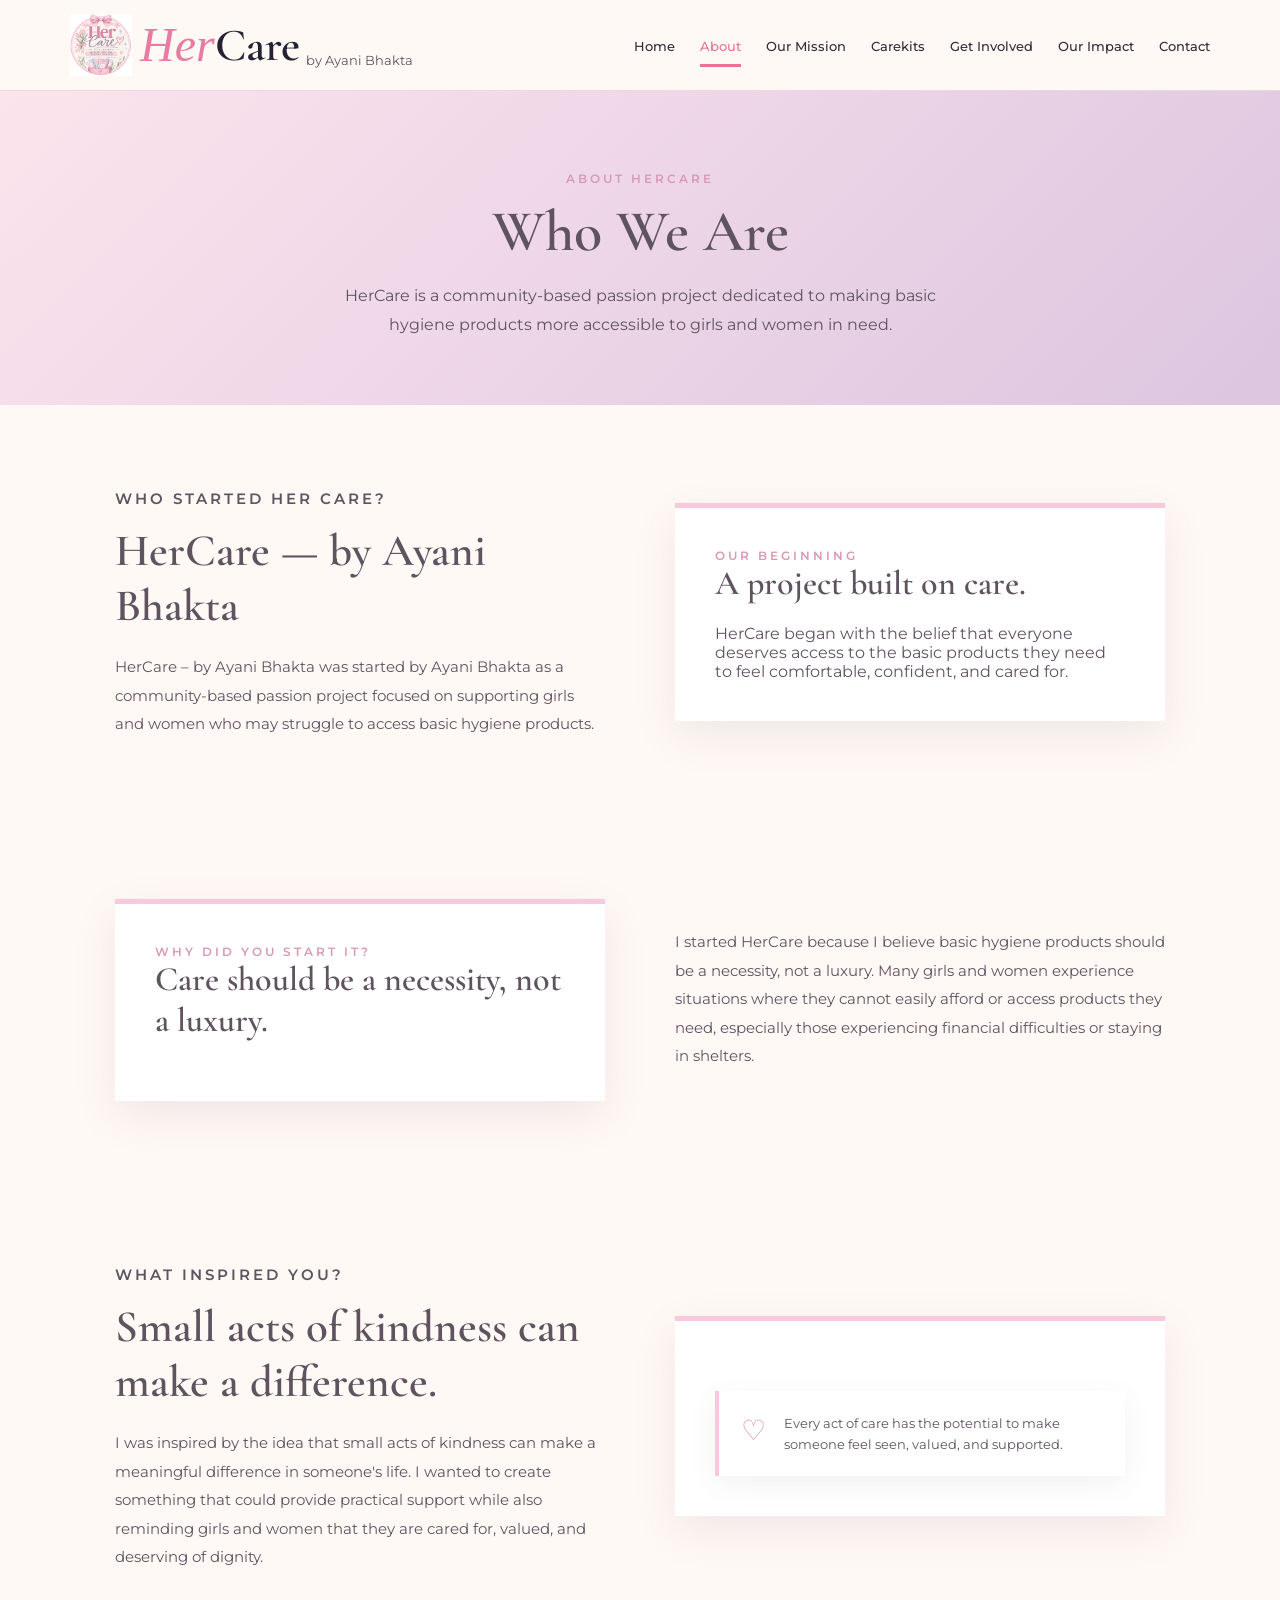
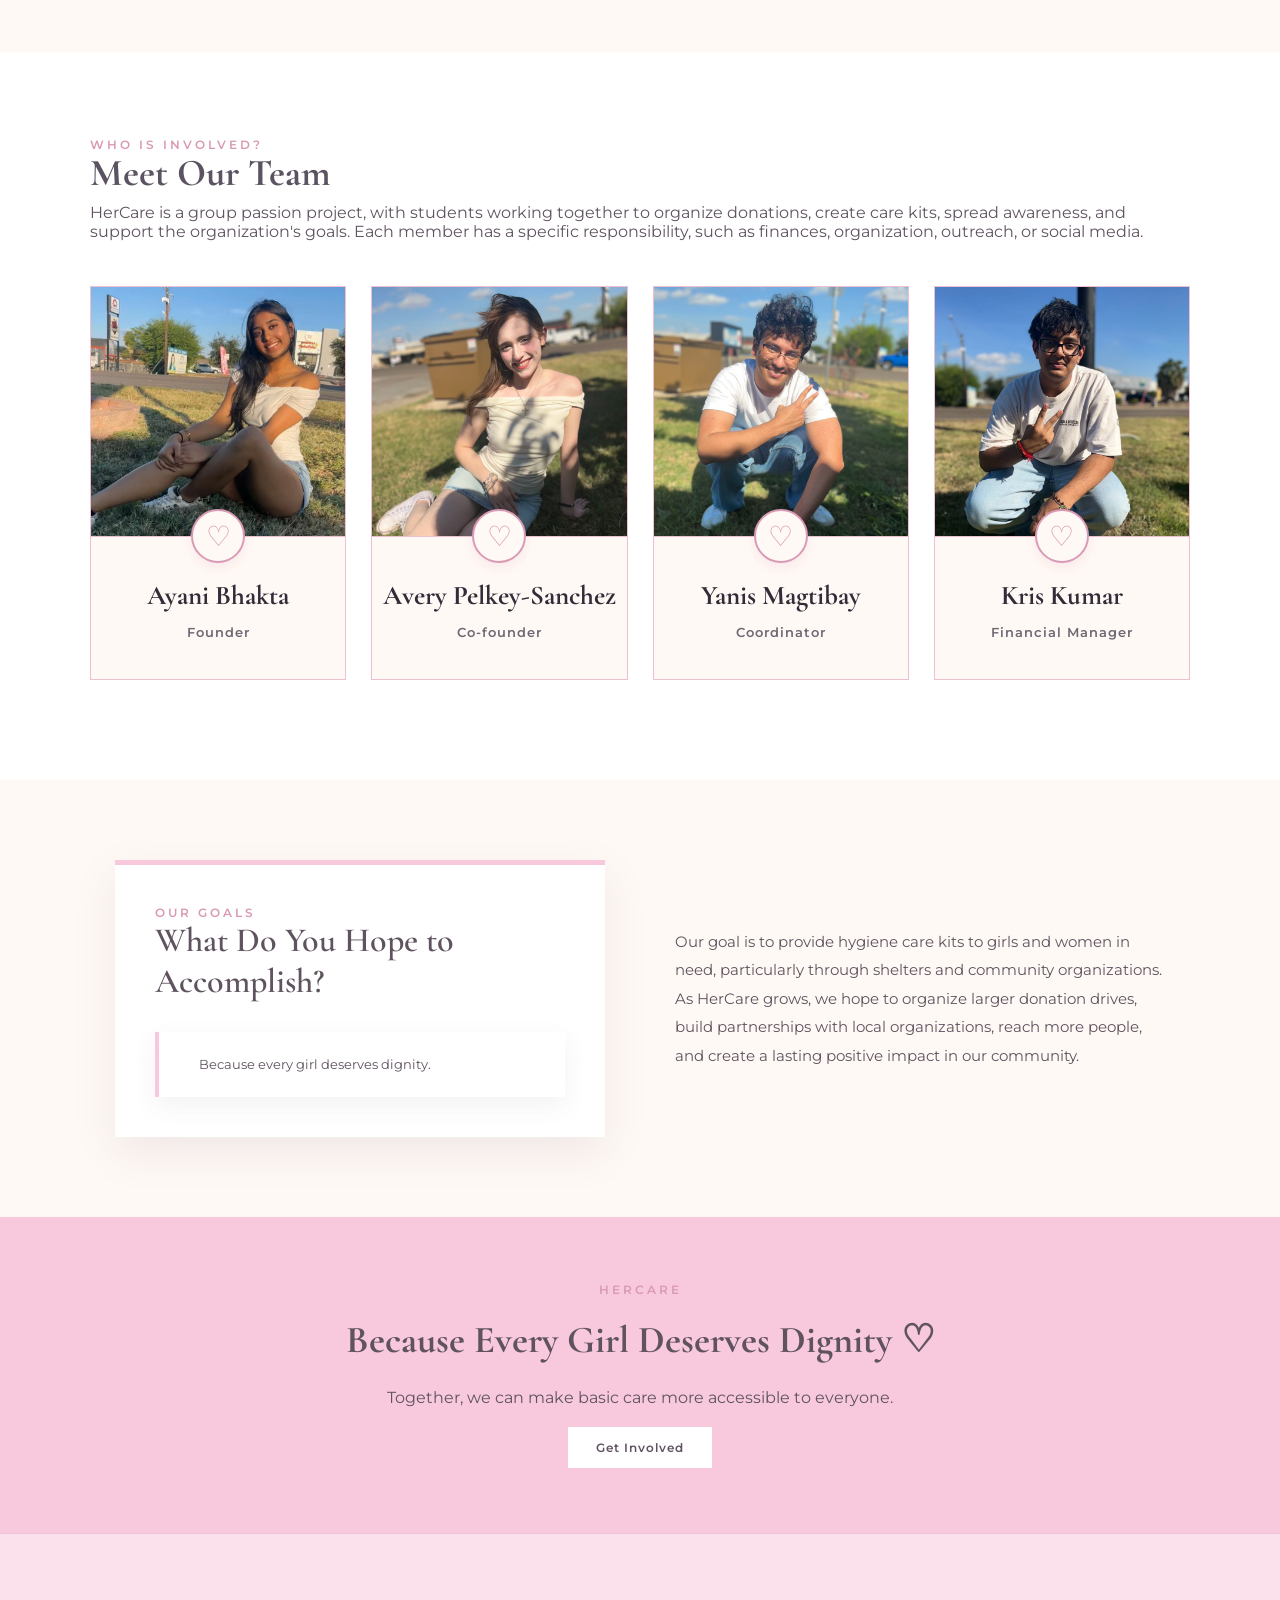
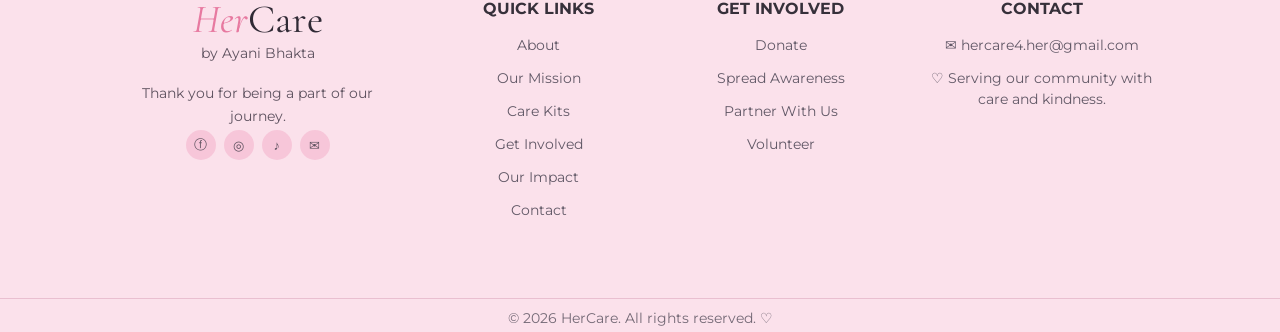
==== commit 6b9b0d5a: "Update about.html" ====
--- a/about.html
+++ b/about.html
@@ -262,7 +262,7 @@
 
                     <div class="team-photo">
 
-                        <img src="images/ayani.jpeg"
+                        <img src="images/ayani1.jpeg"
                              alt="Ayani Bhakta">
 
                         <span class="team-heart">
@@ -312,7 +312,7 @@
 
                     <div class="team-photo">
 
-                        <img src="images/yanis.png"
+                        <img src="images/yanis1.png"
                              alt="Yanis Magtibay">
 
                         <span class="team-heart">
@@ -337,7 +337,7 @@
 
                     <div class="team-photo">
 
-                        <img src="images/kris.png"
+                        <img src="images/kris1.png"
                              alt="Kris Kumar">
 
                         <span class="team-heart">
--- a/style.css
+++ b/style.css
@@ -1,1960 +1,2034 @@
-/* ========================================================= 
-   HER CARE — STYLE.CSS 
-========================================================= */ 
- 
-:root { 
-    --pink: #F8C8DC; 
-    --blush: #FCE4EC; 
-    --lavender: #DCC6E0; 
-    --blue: #C7DFF2; 
-    --mint: #CDE8D5; 
-    --peach: #FAD9C1; 
-    --cream: #FFF9F5; 
-    --rose: #D99AB5; 
-    --text: #5F5360; 
-    --dark: #302A35; 
-    --muted: #776C78; 
-    --line: #E99DB9; 
-} 
- 
-/* ========================================================= 
-   GENERAL 
-========================================================= */ 
- 
-* { 
-    box-sizing: border-box; 
-    margin: 0; 
-    padding: 0; 
-} 
- 
-html { 
-    scroll-behavior: smooth; 
-} 
- 
-body { 
-    font-family: "Montserrat", sans-serif; 
-    background: var(--cream); 
-    color: var(--text); 
-    overflow-x: hidden; 
-    min-height: 100vh; 
-    display: flex; 
-    flex-direction: column; 
-} 
- 
-main { 
-    flex: 1; 
-} 
- 
-img { 
-    max-width: 100%; 
-} 
- 
-a { 
-    text-decoration: none; 
-    color: inherit; 
-} 
- 
-/* ========================================================= 
-   NAVIGATION 
-========================================================= */ 
- 
-.navbar, 
-header { 
-    width: 100%; 
-    background: var(--cream); 
-    border-bottom: 1px solid #efd6df; 
-} 
- 
-.nav-container { 
-    width: 100%; 
-    max-width: 1200px; 
-    min-height: 90px; 
-    margin: auto; 
-    padding: 10px 30px; 
-    display: flex; 
-    align-items: center; 
-} 
- 
-.logo { 
-    display: flex; 
-    align-items: center; 
-    white-space: nowrap; 
-    flex-shrink: 0; 
-} 
- 
-.logo-image { 
-    width: 62px; 
-    height: 62px; 
-    object-fit: contain; 
-    display: block; 
-    margin-right: 8px; 
-    flex-shrink: 0; 
-} 
- 
-.logo-her { 
-    font-family: cursive; 
-    font-size: 48px; 
-    font-style: italic; 
-    color: #E87BA1; 
-    line-height: 1; 
-} 
- 
-.logo-care { 
-    font-family: "Cormorant Garamond", serif; 
-    font-size: 46px; 
-    font-weight: 600; 
-    color: #252333; 
-    line-height: 1; 
-} 
- 
-.logo-by { 
-    font-size: 13px; 
-    margin-left: 6px; 
-    color: var(--text); 
-    align-self: flex-end; 
-    margin-bottom: 8px; 
-} 
- 
-.nav-container nav { 
-    flex: 1; 
-    margin-left: 35px; 
-} 
- 
-.nav-links { 
-    display: flex; 
-    align-items: center; 
-    justify-content: flex-end; 
-    gap: 25px; 
-    list-style: none; 
-} 
- 
-.nav-links a { 
-    font-size: 13px; 
-    font-weight: 500; 
-    color: #332a38; 
-    padding: 10px 0; 
-    white-space: nowrap; 
-} 
- 
-.nav-links a:hover, 
-.nav-links a.active { 
-    color: #EC7198; 
-} 
- 
-.nav-links a.active { 
-    border-bottom: 3px solid #EC7198; 
-} 
- 
-.menu-button, 
-.menu-toggle { 
-    display: none; 
-    border: 1px solid #e7a9c2; 
-    background: var(--pink); 
-    width: 52px; 
-    height: 52px; 
-    font-size: 22px; 
-    color: #2296dc; 
-    cursor: pointer; 
-} 
- 
-/* ========================================================= 
-   HOMEPAGE HERO 
-========================================================= */ 
- 
-.hero { 
-    width: 100%; 
-    background: var(--cream); 
-} 
- 
-.hero-container { 
-    max-width: 1200px; 
-    width: 100%; 
-    margin: auto; 
-    padding: 80px 40px; 
-    display: grid; 
-    grid-template-columns: 1fr 1fr; 
-    align-items: center; 
-    gap: 55px; 
-} 
- 
-.hero-text { 
-    min-width: 0; 
-} 
- 
-.slogan { 
-    display: inline-block; 
-    background: var(--blush); 
-    color: #E56F98; 
-    padding: 10px 18px; 
-    border-radius: 30px; 
-    font-size: 15px; 
-    margin-bottom: 25px; 
-} 
- 
-.hero h1 { 
-    font-family: "Cormorant Garamond", serif; 
-    font-size: clamp(48px, 5vw, 72px); 
-    line-height: .98; 
-    color: #292634; 
-    margin-bottom: 25px; 
-} 
- 
-.hero h1 span { 
-    color: #E87BA1; 
-    font-style: italic; 
-} 
- 
-.hero-text p { 
-    max-width: 560px; 
-    font-size: 17px; 
-    line-height: 1.9; 
-    color: #746a77; 
-    margin-bottom: 30px; 
-} 
- 
-.hero-buttons { 
-    display: flex; 
-    gap: 15px; 
-    flex-wrap: wrap; 
-} 
- 
-.button { 
-    display: inline-flex; 
-    justify-content: center; 
-    align-items: center; 
-    min-height: 62px; 
-    padding: 0 35px; 
-    font-weight: 600; 
-    font-size: 14px; 
-    letter-spacing: 1px; 
-} 
- 
-.pink-button { 
-    background: #ED7199; 
-    color: white; 
-} 
- 
-.blue-button { 
-    background: var(--blue); 
-    color: #4d5660; 
-} 
- 
-/* ========================================================= 
-   HERO TEAM FRAME 
-========================================================= */ 
- 
-.hero-image { 
-    width: 100%; 
-    overflow: hidden; 
-    border-radius: 0 0 80px 0; 
-} 
- 
-.team-frame { 
-    border: 2px solid var(--rose); 
-    background: var(--blush); 
-    padding: 14px; 
-    box-shadow: 0 12px 30px rgba(217,154,181,.18); 
-} 
- 
-.frame-inner { 
-    width: 100%; 
-    border: 1px solid rgba(217,154,181,.7); 
-    overflow: hidden; 
-    display: block; 
-} 
- 
-.hero-team-photo { 
-    width: 100%; 
-    height: auto; 
-    display: block; 
-} 
- 
-/* ========================================================= 
-   TEAM 
-========================================================= */ 
- 
-.team-section { 
-    background: white; 
-    width: 100%; 
-    padding: 85px 30px 100px; 
-} 
- 
-.team-title, 
-.our-team-description { 
-    max-width: 1100px; 
-    margin-left: auto; 
-    margin-right: auto; 
-    text-align: left; 
-} 
- 
-.team-title { 
-    margin-bottom: 35px; 
-} 
- 
-.meet-team { 
-    color: #9b6682; 
-    font-size: 15px; 
-    letter-spacing: 1px; 
-    margin-bottom: 5px; 
-} 
- 
-.team-title h2 { 
-    font-family: "Cormorant Garamond", serif; 
-    font-size: 38px; 
-    line-height: 1.15; 
-    color: #5b5361; 
-    margin-bottom: 8px; 
-} 
- 
-.team-intro { 
-    font-size: 16px; 
-    line-height: 1.5; 
-    color: #776d79; 
-} 
- 
-.our-team-description { 
-    margin-bottom: 45px; 
-} 
- 
-.description-heart { 
-    font-size: 22px; 
-    color: #9b6682; 
-    margin-bottom: 3px; 
-} 
- 
-.our-team-description h3 { 
-    font-size: 21px; 
-    color: #514857; 
-    margin-bottom: 5px; 
-} 
- 
-.our-team-description p { 
-    max-width: 1000px; 
-    font-size: 15px; 
-    line-height: 1.55; 
-    color: #756b77; 
-} 
- 
-.team-container { 
-    width: 100%; 
-    max-width: 1100px; 
-    margin: auto; 
-    display: grid; 
-    grid-template-columns: repeat(4,1fr); 
-    gap: 25px; 
-} 
- 
-.team-card { 
-    position: relative; 
-    background: var(--cream); 
-    border: 1px solid #edbfd0; 
-    text-align: center; 
-    overflow: visible; 
-    padding-bottom: 25px; 
-    min-width: 0; 
-} 
- 
-.team-photo { 
-    position: relative; 
-    width: 100%; 
-    height: 250px; 
-    overflow: visible; 
-    background: #FFF9F5; 
-    display: block; 
-    border-bottom: 1px solid #edbfd0; 
-} 
- 
-.team-photo img { 
-    width: 100%; 
-    height: 100%; 
-    display: block; 
-    object-fit: cover; 
-    object-position: center 20%; 
-} 
- 
-.team-heart { 
-    position: absolute; 
-    left: 50%; 
-    bottom: -27px; 
-    transform: translateX(-50%); 
-    width: 54px; 
-    height: 54px; 
-    border-radius: 50%; 
-    background: var(--cream); 
-    border: 2px solid var(--rose); 
-    display: flex; 
-    align-items: center; 
-    justify-content: center; 
-    font-size: 28px; 
-    color: var(--rose); 
-    line-height: 1; 
-    z-index: 10; 
-    box-shadow: 0 5px 12px rgba(217,154,181,.16); 
-    pointer-events: none; 
-} 
- 
-.team-card h3 { 
-    font-family: "Cormorant Garamond", serif; 
-    font-size: 27px; 
-    color: #332b38; 
-    margin: 42px 10px 10px; 
-} 
- 
-.role { 
-    display: inline-block; 
-    padding: 6px 17px; 
-    border-radius: 20px; 
-    font-size: 11px; 
-    font-weight: 600; 
-    letter-spacing: 1px; 
-    margin-bottom: 12px; 
-} 
- 
-.founder { 
-    background: #F9DDE8; 
-    color: #E36D96; 
-} 
- 
-.cofounder { 
-    background: #DCC6E0; 
-    color: #755C7D; 
-} 
- 
-.coordinator { 
-    background: #CDE8D5; 
-    color: #5D8069; 
-} 
- 
-.financial { 
-    background: #C7DFF2; 
-    color: #58748A; 
-} 
- 
-.team-card p { 
-    font-size: 13px; 
-    line-height: 1.55; 
-    color: #716774; 
-    padding: 0 20px; 
-} 
- 
-/* ========================================================= 
-   HOMEPAGE WHAT WE DO 
-========================================================= */ 
- 
-.what-we-do { 
-    background: var(--cream); 
-    width: 100%; 
-    padding: 70px 30px 85px; 
-} 
- 
-.section-title { 
-    text-align: center; 
-    color: #E86691; 
-    font-weight: 600; 
-    letter-spacing: 1px; 
-    font-size: 17px; 
-    margin-bottom: 50px; 
-} 
- 
-.title-heart { 
-    margin-left: 5px; 
-} 
- 
-.what-we-do .what-container { 
-    width: 100%; 
-    max-width: 1100px; 
-    margin: auto; 
-    display: grid; 
-    grid-template-columns: 1fr 1px 1fr 1px 1fr 1px 1fr; 
-    align-items: stretch; 
-} 
- 
-.what-we-do .what-card { 
-    width: 100%; 
-    min-width: 0; 
-    text-align: center; 
-    padding: 0 25px; 
-    border: none; 
-    transition: transform .2s; 
-} 
- 
-.what-we-do .what-card:hover { 
-    transform: translateY(-4px); 
-} 
- 
-.what-icon, 
-.care-icon { 
-    width: 72px; 
-    height: 72px; 
-    margin: 0 auto 20px; 
-    border-radius: 50%; 
-    display: flex; 
-    align-items: center; 
-    justify-content: center; 
-    font-size: 32px; 
-} 
- 
-.pink-icon, 
-.pink-care { 
-    background: #FBE2EB; 
-    color: #ED7199; 
-} 
- 
-.lavender-icon, 
-.lavender-care { 
-    background: #DCC6E0; 
-    color: #665873; 
-} 
- 
-.blue-icon, 
-.blue-care { 
-    background: #C7DFF2; 
-    color: #5B778B; 
-} 
- 
-.mint-icon, 
-.mint-care { 
-    background: #CDE8D5; 
-    color: #64836D; 
-} 
- 
-.peach-care { 
-    background: #FAD9C1; 
-    color: #9B6650; 
-} 
- 
-.what-we-do .what-card h3 { 
-    margin: 18px 10px 10px; 
-    font-family: "Cormorant Garamond",serif; 
-    font-size: 24px; 
-    line-height: 1.15; 
-    color: #262331; 
-} 
- 
-.what-we-do .what-card p { 
-    margin: 0; 
-    font-size: 14px; 
-    line-height: 1.7; 
-    color: #776c78; 
-} 
- 
-.what-we-do .divider { 
-    width: 1px; 
-    height: 100%; 
-    background: var(--line); 
-    display: block; 
-} 
- 
-/* ========================================================= 
-   HOMEPAGE CTA 
-========================================================= */ 
- 
-.cta { 
-    background: #FBE1EB; 
-    padding: 55px 25px; 
-} 
- 
-.cta-inner { 
-    text-align: center; 
-    max-width: 900px; 
-    margin: auto; 
-} 
- 
-.cta h2 { 
-    font-family: "Cormorant Garamond",serif; 
-    font-size: 42px; 
-    color: #625666; 
-    line-height: 1.2; 
-} 
- 
-.cta h2 span { 
-    color: #E8789F; 
-    font-style: italic; 
-} 
- 
-/* ========================================================= 
-   CONTACT / INNER PAGES 
-========================================================= */ 
- 
-.about-page { 
-    width: 100%; 
-} 
- 
-.content-container { 
-    width: 100%; 
-    max-width: 1100px; 
-    margin: auto; 
-} 
- 
-.contact-page { 
-    min-height: calc(100vh - 150px); 
-} 
- 
-.contact-hero { 
-    text-align: center; 
-    padding: 80px 20px 65px; 
-    background: linear-gradient(135deg,var(--blush),var(--lavender)); 
-} 
- 
-.contact-hero h1 { 
-    font-family: "Cormorant Garamond",serif !important; 
-    font-size: 58px; 
-    font-weight: 600; 
-    margin: 10px 0 15px; 
-    color: var(--text); 
-} 
- 
-.contact-hero h1 span { 
-    color: var(--rose); 
-} 
- 
-.contact-hero p:last-child { 
-    max-width: 650px; 
-    margin: auto; 
-    line-height: 1.8; 
-    font-size: 16px; 
-} 
- 
-.contact-section { 
-    padding: 80px 20px; 
-    background: var(--cream); 
-} 
- 
-.contact-layout { 
-    max-width: 1050px; 
-    margin: auto; 
-    display: grid; 
-    grid-template-columns: 1fr 1fr; 
-    gap: 70px; 
-    align-items: center; 
-} 
- 
-.contact-intro h2 { 
-    font-family: "Cormorant Garamond",serif; 
-    font-size: 45px; 
-    font-weight: 600; 
-    margin: 10px 0 20px; 
-    color: var(--text); 
-} 
- 
-.contact-intro > p:not(.small-title) { 
-    line-height: 1.9; 
-    font-size: 15px; 
-    color: var(--text); 
-} 
- 
-.small-title, 
-.section-label { 
-    font-size: 12px; 
-    font-weight: 600; 
-    letter-spacing: 3px; 
-    color: var(--rose); 
-} 
- 
-.contact-note { 
-    display: flex; 
-    gap: 18px; 
-    margin-top: 30px; 
-    padding: 22px; 
-    background: white; 
-    border-left: 4px solid var(--pink); 
-    box-shadow: 0 8px 25px rgba(95,83,96,.08); 
-} 
- 
-.contact-note > span { 
-    font-size: 28px; 
-    color: var(--rose); 
-} 
- 
-.contact-note strong { 
-    font-family: "Cormorant Garamond",serif; 
-    font-size: 22px; 
-} 
- 
-.contact-note p { 
-    margin: 0 !important; 
-    font-size: 13px; 
-    line-height: 1.6; 
-} 
- 
-.contact-card { 
-    background: white; 
-    padding: 40px; 
-    box-shadow: 0 15px 40px rgba(95,83,96,.10); 
-    border-top: 5px solid var(--pink); 
-} 
- 
-.contact-card h2, 
-.contact-card h3 { 
-    font-family: "Cormorant Garamond",serif !important; 
-    color: var(--text); 
-} 
- 
-.contact-card h2 { 
-    font-size: 34px; 
-    font-weight: 600; 
-    margin: 0 0 20px; 
-} 
- 
-.contact-card h3 { 
-    font-size: 34px; 
-    margin: 0 0 5px; 
-} 
- 
-.contact-card-text { 
-    font-size: 14px; 
-    margin-bottom: 25px; 
-    color: #766c77; 
-} 
- 
-.contact-socials { 
-    display: flex; 
-    flex-direction: column; 
-    gap: 12px; 
-} 
- 
-.contact-social { 
-    display: flex; 
-    align-items: center; 
-    gap: 15px; 
-    padding: 16px; 
-    color: var(--text); 
-    background: var(--cream); 
-    border: 1px solid #f0e4e9; 
-    transition: .25s ease; 
-} 
- 
-.contact-social:hover { 
-    transform: translateX(5px); 
-    background: var(--blush); 
-    box-shadow: 0 5px 15px rgba(95,83,96,.08); 
-} 
- 
-.social-symbol { 
-    width: 42px; 
-    height: 42px; 
-    display: flex; 
-    align-items: center; 
-    justify-content: center; 
-    background: white; 
-    font-size: 22px; 
-    border-radius: 50%; 
-    color: var(--rose); 
-    flex-shrink: 0; 
-} 
- 
-.contact-social strong { 
-    display: block; 
-    font-size: 14px; 
-    font-weight: 600; 
-} 
- 
-.contact-social small { 
-    display: block; 
-    margin-top: 3px; 
-    font-size: 11px; 
-    color: #877b86; 
-} 
- 
-.contact-social .social-arrow { 
-    margin-left: auto; 
-    font-size: 18px; 
-    color: var(--rose); 
-} 
- 
-.page-cta { 
-    text-align: center; 
-    padding: 65px 20px; 
-    background: var(--pink); 
-} 
- 
-.page-cta h2 { 
-    font-family: "Cormorant Garamond",serif; 
-    font-size: 38px; 
-    margin: 8px 0 25px; 
-    color: var(--text); 
-} 
- 
-.page-cta p { 
-    margin-bottom: 20px; 
-} 
- 
-.primary-button { 
-    display: inline-flex; 
-    align-items: center; 
-    justify-content: center; 
-    padding: 13px 28px; 
-    min-height: auto; 
-    background: white; 
-    color: var(--text); 
-    font-size: 12px; 
-    font-weight: 600; 
-    letter-spacing: 1px; 
-    transition: .25s ease; 
-} 
- 
-.primary-button:hover { 
-    transform: translateY(-3px); 
-    box-shadow: 0 8px 20px rgba(95,83,96,.15); 
-} 
- 
-/* ========================================================= 
-   DONATIONS & COMMUNITY SERVICE 
-========================================================= */ 
- 
-.donation-hours { 
-    width: min(100%, 1100px); 
-    margin: 0 auto; 
-    padding: 35px 30px 10px; 
-    text-align: center; 
-} 
- 
-.donation-hours .section-label { 
-    margin-bottom: 6px; 
-    color: #E86691; 
-    font-size: 16px; 
-    font-weight: 600; 
-    letter-spacing: 1px; 
-} 
- 
-.donation-hours h2 { 
-    font-family: "Cormorant Garamond", serif; 
-    font-size: 42px; 
-    line-height: 1.1; 
-    color: var(--dark); 
-    margin-bottom: 8px; 
-} 
- 
-.donation-hours p:last-child { 
-    max-width: 900px; 
-    margin: 0 auto; 
-    font-size: 14px; 
-    line-height: 1.7; 
-    color: var(--muted); 
-} 
- 
-/* ========================================================= 
-   CARE KITS 
-========================================================= */ 
- 
-.care-kit-items { 
-    width: 100%; 
-    padding: 65px 30px 70px; 
-    background: var(--cream); 
-} 
- 
-.care-kit-heading { 
-    text-align: center; 
-    margin-bottom: 45px; 
-} 
- 
-.care-kit-heading .section-label { 
-    color: #E86691; 
-    font-size: 17px; 
-    font-weight: 600; 
-    letter-spacing: 1px; 
-} 
- 
-/* DONATION MESSAGE — ADDED */ 
-.care-kit-heading::after { 
-    content: "Donations of these items may qualify for community service hours. Please check with your school or organization for approval."; 
-    display: block; 
-    max-width: 700px; 
-    margin: 14px auto 0; 
-    padding: 10px 20px; 
-    color: #776C78; 
-    font-size: 12px; 
-    line-height: 1.6; 
-} 
- 
-/* CARE KIT GRID */ 
- 
-.care-items-grid { 
-    width: 100%; 
-    max-width: 1100px; 
-    margin: 0 auto; 
-    display: grid; 
-    grid-template-columns: repeat(5,1fr); 
-    column-gap: 0; 
-    row-gap: 50px; 
-} 
- 
-.care-item { 
-    position: relative; 
-    text-align: center; 
-    min-width: 0; 
-    padding: 0 20px; 
-} 
- 
-.care-item:not(:nth-child(5n)) { 
-    border-right: 1px solid var(--line); 
-} 
- 
-.care-line { 
-    width: 100%; 
-    max-width: 190px; 
-    height: 1px; 
-    background: var(--line); 
-    margin: 0 auto 20px; 
-} 
- 
-.care-item h3, 
-.provided-item h3 { 
-    font: 600 27px/1.15 "Cormorant Garamond",serif; 
-    color: #262331; 
-    margin-bottom: 10px; 
-} 
- 
-.care-item p, 
-.provided-item p { 
-    max-width: 200px; 
-    margin: 0 auto; 
-    font-size: 13px; 
-    line-height: 1.65; 
-    color: #776C78; 
-} 
- 
-.featured-care { 
-    background: #FCEEF3; 
-    padding-top: 15px; 
-    padding-bottom: 25px; 
-    border-radius: 12px; 
-} 
- 
-.featured-care .care-icon { 
-    margin-top: 0; 
-} 
- 
-/* ========================================================= 
-   PROVIDED BY US 
-========================================================= */ 
- 
-.provided-care { 
-    width: 100%; 
-    padding: 0 30px 35px; 
-    background: var(--cream); 
-} 
- 
-.provided-content { 
-    width: 100%; 
-    max-width: 1180px; 
-    margin: auto; 
-    padding: 28px 38px; 
-    background: #FCEEF3; 
-    border-radius: 12px; 
-    display: flex; 
-    align-items: center; 
-    justify-content: space-between; 
-} 
- 
-.provided-content .section-label { 
-    margin-bottom: 5px; 
-    color: #E86691; 
-    font-size: 16px; 
-    font-weight: 600; 
-    letter-spacing: 1px; 
-} 
- 
-.provided-content h2 { 
-    font-family: "Cormorant Garamond",serif; 
-    font-size: 40px; 
-    line-height: 1.1; 
-    color: var(--dark); 
-    margin-bottom: 8px; 
-} 
- 
-.provided-content > div:first-child > p:last-child { 
-    font-size: 14px; 
-    line-height: 1.6; 
-    color: #776C78; 
-} 
- 
-.provided-heart { 
-    font-family: "Cormorant Garamond",serif; 
-    font-size: 85px; 
-    line-height: 1; 
-    color: #ED7199; 
-    padding-right: 25px; 
-} 
- 
-.provided-items { 
-    width: 90%; 
-    max-width: 1100px; 
-    margin: auto; 
-    padding: 35px 0 80px; 
-    display: grid; 
-    grid-template-columns: repeat(3,1fr); 
-} 
- 
-.provided-item { 
-    text-align: center; 
-    padding: 0 30px; 
-} 
- 
-.provided-item:not(:last-child) { 
-    border-right: 1px solid var(--line); 
-} 
- 
-/* ========================================================= 
-   INNER PAGE CARDS 
-========================================================= */ 
- 
-.inner-card-section { 
-    padding: 75px 0 90px; 
-    background: var(--cream); 
-} 
- 
-.inner-section-heading { 
-    width: 90%; 
-    max-width: 1050px; 
-    margin: 0 auto 45px; 
-    text-align: center; 
-} 
- 
-.inner-section-heading h2 { 
-    font-family: "Cormorant Garamond",serif; 
-    font-size: 40px; 
-    color: var(--text); 
-    margin-bottom: 10px; 
-} 
- 
-.inner-section-heading > p:last-child { 
-    font-size: 14px; 
-    line-height: 1.7; 
-    color: var(--muted); 
-} 
- 
-.inner-card-grid, 
-.care-kits-grid, 
-.four-card-grid, 
-.three-card-grid { 
-    width: 90%; 
-    max-width: 1100px; 
-    margin: auto; 
-    display: grid; 
-    grid-template-columns: repeat(3,1fr); 
-    gap: 25px; 
-} 
- 
-.four-card-grid { 
-    grid-template-columns: repeat(4,1fr); 
-} 
- 
-.inner-card { 
-    min-height: 245px; 
-    padding: 35px 25px; 
-    background: white; 
-    border: 1px solid #edbfd0; 
-    text-align: center; 
-} 
- 
-.large-inner-card { 
-    min-height: 410px; 
-    background: white; 
-    border: 1px solid #edbfd0; 
-    text-align: center; 
-    overflow: hidden; 
-} 
- 
-.large-card-top { 
-    height: 230px; 
-    background: var(--blush); 
-} 
- 
-.large-inner-card h3 { 
-    font-family: "Cormorant Garamond",serif; 
-    font-size: 29px; 
-    margin: 48px 15px 10px; 
-    color: #262331; 
-} 
- 
-.large-inner-card p { 
-    max-width: 250px; 
-    margin: auto; 
-    font-size: 13px; 
-    line-height: 1.65; 
-    color: var(--muted); 
-} 
- 
-/* ========================================================= 
-   FOOTER 
-========================================================= */ 
- 
-footer { 
-    width: 100%; 
-    background: #FBE1EB; 
-    border-top: 1px solid #efc5d5; 
-    margin-top: auto; 
-    text-align: center; 
-} 
- 
-.footer-container { 
-    max-width: 1100px; 
-    margin: auto; 
-    padding: 65px 30px; 
-    display: grid; 
-    grid-template-columns: 1.4fr 1fr 1fr 1.2fr; 
-    gap: 45px; 
-} 
- 
-.footer-content { 
-    width: 100%; 
-    max-width: 1100px; 
-    margin: auto; 
-    padding: 25px 20px 12px; 
-    display: flex; 
-    flex-direction: column; 
-    justify-content: center; 
-    align-items: center; 
-    gap: 6px; 
-    text-align: center; 
-} 
- 
-.footer-content h3 { 
-    font-family: "Cormorant Garamond",serif; 
-    font-size: 27px; 
-    font-weight: 600; 
-    color: #302a35; 
-    margin: 0; 
-} 
- 
-.footer-content > p { 
-    margin: 0; 
-    font-size: 10px; 
-    color: #625967; 
-} 
- 
-.footer-content .social-icons, 
-.social-icons { 
-    display: flex; 
-    justify-content: center; 
-    align-items: center; 
-    gap: 8px; 
-    margin-top: 3px; 
-} 
- 
-.footer-content .social-icons a, 
-.social-icons a { 
-    width: 30px; 
-    height: 30px; 
-    background: #F7C6D9; 
-    border-radius: 50%; 
-    display: flex; 
-    align-items: center; 
-    justify-content: center; 
-    font-size: 13px; 
-    transition: .25s ease; 
-} 
- 
-.footer-content .social-icons a:hover, 
-.social-icons a:hover { 
-    transform: translateY(-3px); 
-    background: #EBA9C4; 
-} 
- 
-.footer-content .copyright, 
-.copyright { 
-    position: relative; 
-    width: 100%; 
-    border-top: 1px solid #e9bfd0; 
-    padding: 10px 5px 5px; 
-    margin-top: 12px; 
-    text-align: center; 
-    font-size: 14px; 
-    color: #746976; 
-    background: transparent; 
-    transform: none; 
-    left: auto; 
-    top: auto; 
-} 
- 
-.footer-logo { 
-    font-family: "Cormorant Garamond",serif; 
-    font-size: 40px; 
-    color: #302a35; 
-    line-height: 1; 
-} 
- 
-.footer-logo span { 
-    color: #E779A0; 
-    font-style: italic; 
-} 
- 
-.footer-by { 
-    margin-top: 5px; 
-    font-size: 14px; 
-} 
- 
-.footer-brand p { 
-    margin-top: 20px; 
-    line-height: 1.6; 
-    font-size: 14px; 
-} 
- 
-.footer-column { 
-    display: flex; 
-    flex-direction: column; 
-    gap: 12px; 
-} 
- 
-.footer-column h4 { 
-    color: #36303A; 
-    font-size: 16px; 
-    margin-bottom: 5px; 
-} 
- 
-.footer-column a, 
-.footer-column p { 
-    font-size: 14px; 
-    line-height: 1.5; 
-    color: #625967; 
-} 
- 
-.footer-column a:hover { 
-    color: #E66F98; 
-} 
- 
-/* ========================================================= 
-   TABLET 
-========================================================= */ 
- 
-@media (max-width: 900px) { 
- 
-    .what-we-do .what-container { 
-        grid-template-columns: 1fr 1fr; 
-    } 
- 
-    .what-we-do .what-card { 
-        padding: 25px 15px 35px; 
-    } 
- 
-    .what-we-do .divider { 
-        display: none; 
-    } 
- 
-    .care-items-grid { 
-        grid-template-columns: repeat(2,1fr); 
-        row-gap: 40px; 
-    } 
- 
-    .care-item { 
-        border-right: none !important; 
-    } 
- 
-    .care-item:nth-child(odd) { 
-        border-right: 1px solid var(--line) !important; 
-    } 
- 
-    .provided-content h2 { 
-        font-size: 34px; 
-    } 
- 
-    .inner-card-grid, 
-    .care-kits-grid, 
-    .four-card-grid, 
-    .three-card-grid { 
-        grid-template-columns: repeat(2,1fr); 
-    } 
-} 
- 
-/* ========================================================= 
-   MOBILE 
-========================================================= */ 
- 
-@media (max-width: 768px) { 
- 
-    .nav-container { 
-        min-height: 75px; 
-        padding: 8px 20px; 
-        justify-content: space-between; 
-    } 
- 
-    .logo { 
-        min-width: 0; 
-    } 
- 
-    .logo-image { 
-        width: 50px; 
-        height: 50px; 
-        margin-right: 6px; 
-    } 
- 
-    .logo-her { 
-        font-size: 35px; 
-    } 
- 
-    .logo-care { 
-        font-size: 33px; 
-    } 
- 
-    .logo-by { 
-        font-size: 9px; 
-        margin-left: 4px; 
-        margin-bottom: 5px; 
-    } 
- 
-    .menu-button, 
-    .menu-toggle { 
-        display: block; 
-        flex-shrink: 0; 
-    } 
- 
-    .nav-container nav { 
-        position: absolute; 
-        top: 75px; 
-        left: 0; 
-        width: 100%; 
-        background: var(--cream); 
-        z-index: 1000; 
-        margin-left: 0; 
-    } 
- 
-    .nav-links { 
-        display: none; 
-        flex-direction: column; 
-        width: 100%; 
-        gap: 0; 
-        border-top: 1px solid #efd6df; 
-    } 
- 
-    .nav-links.active { 
-        display: flex; 
-    } 
- 
-    .nav-links li, 
-    .nav-links a { 
-        width: 100%; 
-    } 
- 
-    .nav-links a { 
-        display: block; 
-        padding: 16px 20px; 
-        border-bottom: 1px solid #f0dce3; 
-    } 
- 
-    .nav-links a.active { 
-        border-bottom: 1px solid #f0dce3; 
-    } 
- 
-    /* HERO */ 
- 
-    .hero-container { 
-        display: flex; 
-        flex-direction: column; 
-        width: 100%; 
-        padding: 55px 24px 45px; 
-        gap: 35px; 
-    } 
- 
-    .hero-text { 
-        width: 100%; 
-    } 
- 
-    .slogan { 
-        font-size: 12px; 
-        padding: 9px 14px; 
-        margin-bottom: 20px; 
-    } 
- 
-    .hero h1 { 
-        font-size: 49px; 
-        line-height: 1; 
-        margin-bottom: 20px; 
-    } 
- 
-    .hero-text p { 
-        font-size: 15px; 
-        line-height: 1.7; 
-        width: 100%; 
-        margin-bottom: 25px; 
-    } 
- 
-    .hero-buttons { 
-        width: 100%; 
-        flex-direction: column; 
-        gap: 12px; 
-    } 
- 
-    .button { 
-        width: 100%; 
-        min-height: 58px; 
-    } 
- 
-    .hero-image { 
-        width: 100%; 
-        border-radius: 0 0 55px 0; 
-    } 
- 
-    .team-frame { 
-        padding: 10px; 
-    } 
- 
-    /* TEAM */ 
- 
-    .team-section { 
-        width: 100%; 
-        padding: 55px 20px 70px; 
-    } 
- 
-    .team-title { 
-        width: 100%; 
-        margin-bottom: 28px; 
-    } 
- 
-    .team-title h2 { 
-        font-size: 25px; 
-        line-height: 1.25; 
-    } 
- 
-    .team-intro { 
-        font-size: 14px; 
-    } 
- 
-    .our-team-description { 
-        width: 100%; 
-        margin-bottom: 35px; 
-    } 
- 
-    .our-team-description p { 
-        width: 100%; 
-        font-size: 14px; 
-        line-height: 1.65; 
-    } 
- 
-    .team-container { 
-        width: 100%; 
-        grid-template-columns: 1fr; 
-        gap: 28px; 
-    } 
- 
-    .team-card { 
-        width: 100%; 
-    } 
- 
-    .team-photo { 
-        width: 100%; 
-        height: 250px; 
-        overflow: visible; 
-        background: #FFF9F5; 
-        display: flex; 
-        align-items: center; 
-        justify-content: center; 
-    } 
- 
-    .team-photo img { 
-        width: 100%; 
-        height: 100%; 
-        object-fit: contain; 
-        object-position: center center; 
-        background: #FFF9F5; 
-    } 
- 
-    .team-card h3 { 
-        font-size: 29px; 
-        margin-top: 42px; 
-    } 
- 
-    .team-card p { 
-        font-size: 14px; 
-        padding: 0 30px; 
-    } 
- 
-    .team-heart { 
-        left: 50%; 
-        bottom: -27px; 
-        transform: translateX(-50%); 
-        width: 54px; 
-        height: 54px; 
-        font-size: 28px; 
-    } 
- 
-    /* WHAT WE DO */ 
- 
-    .what-we-do { 
-        width: 100%; 
-        padding: 65px 20px 70px; 
-    } 
- 
-    .section-title { 
-        margin-bottom: 40px; 
-    } 
- 
-    .what-we-do .what-container { 
-        grid-template-columns: 1fr; 
-    } 
- 
-    .what-we-do .what-card { 
-        width: 100%; 
-        padding: 25px 15px 35px; 
-    } 
- 
-    .what-we-do .what-card h3 { 
-        font-size: 24px; 
-    } 
- 
-    .what-we-do .what-card p { 
-        font-size: 13px; 
-        line-height: 1.6; 
-    } 
- 
-    .what-we-do .divider { 
-        display: none; 
-    } 
- 
-    /* CTA */ 
- 
-    .cta { 
-        padding: 45px 20px; 
-    } 
- 
-    .cta h2 { 
-        font-size: 34px; 
-    } 
- 
-    /* CONTACT */ 
- 
-    .contact-hero { 
-        padding: 60px 20px 50px; 
-    } 
- 
-    .contact-hero h1 { 
-        font-size: 45px; 
-    } 
- 
-    .contact-hero p:last-child { 
-        font-size: 14px; 
-        line-height: 1.7; 
-    } 
- 
-    .contact-layout { 
-        grid-template-columns: 1fr; 
-        gap: 40px; 
-    } 
- 
-    .contact-section { 
-        padding: 60px 20px; 
-    } 
- 
-    .contact-intro h2 { 
-        font-size: 38px; 
-    } 
- 
-    .contact-card { 
-        padding: 30px 22px; 
-    } 
- 
-    .contact-card h2, 
-    .contact-card h3 { 
-        font-size: 31px; 
-    } 
- 
-    .contact-social { 
-        padding: 14px; 
-    } 
- 
-    .page-cta { 
-        padding: 50px 20px; 
-    } 
- 
-    .page-cta h2 { 
-        font-size: 32px; 
-    } 
- 
-    /* FOOTER */ 
- 
-    .footer-container { 
-        width: 100%; 
-        display: flex; 
-        flex-direction: column; 
-        gap: 40px; 
-        padding: 55px 25px; 
-    } 
- 
-    .footer-brand, 
-    .footer-column { 
-        width: 100%; 
-        align-items: center; 
-    } 
- 
-    .footer-logo { 
-        font-size: 40px; 
-    } 
- 
-    .footer-content { 
-        width: 100%; 
-        max-width: 100%; 
-        padding: 25px 15px 10px; 
-        gap: 5px; 
-    } 
- 
-    .footer-content h3 { 
-        font-size: 24px; 
-    } 
- 
-    .footer-content > p { 
-        font-size: 9px; 
-    } 
- 
-    .footer-content .social-icons { 
-        gap: 7px; 
-        margin-top: 3px; 
-    } 
- 
-    .footer-content .social-icons a { 
-        width: 28px; 
-        height: 28px; 
-        font-size: 12px; 
-    } 
- 
-    .footer-content .copyright { 
-        font-size: 11px; 
-        padding: 9px 8px 0; 
-    } 
- 
-    /* CARE KITS */ 
- 
-    .care-kit-items { 
-        padding: 55px 20px 60px; 
-    } 
- 
-    .care-kit-heading { 
-        margin-bottom: 40px; 
-    } 
- 
-    .care-kit-heading::after { 
-        max-width: 500px; 
-        font-size: 11px; 
-        padding: 8px 15px; 
-    } 
- 
-    .care-items-grid { 
-        grid-template-columns: 1fr; 
-        row-gap: 35px; 
-    } 
- 
-    .care-item { 
-        padding: 0 15px 30px; 
-        border-right: none !important; 
-        border-bottom: 1px solid var(--line); 
-    } 
- 
-    .care-item:last-child { 
-        border-bottom: none; 
-    } 
- 
-    .care-item h3 { 
-        font-size: 28px; 
-    } 
- 
-    .care-item p { 
-        font-size: 13px; 
-        max-width: 250px; 
-    } 
- 
-    .featured-care { 
-        padding-top: 20px; 
-        border-radius: 12px; 
-    } 
- 
-    /* PROVIDED */ 
- 
-    .provided-care { 
-        padding: 0 20px 25px; 
-    } 
- 
-    .provided-content { 
-        padding: 25px 22px; 
-        display: block; 
-        text-align: left; 
-    } 
- 
-    .provided-content h2 { 
-        font-size: 32px; 
-    } 
- 
-    .provided-content > div:first-child > p:last-child { 
-        font-size: 13px; 
-    } 
- 
-    .provided-heart { 
-        display: none; 
-    } 
- 
-    .provided-items { 
-        width: 88%; 
-        grid-template-columns: 1fr; 
-        gap: 35px; 
-        padding-bottom: 60px; 
-    } 
- 
-    .provided-item { 
-        padding: 0 15px 30px; 
-        border-right: none !important; 
-        border-bottom: 1px solid var(--line); 
-    } 
- 
-    .provided-item:last-child { 
-        border-bottom: none; 
-    } 
- 
-    /* INNER CARDS */ 
- 
-    .inner-card-section { 
-        padding: 55px 0 70px; 
-    } 
- 
-    .inner-section-heading { 
-        width: 88%; 
-        margin-bottom: 30px; 
-    } 
- 
-    .inner-section-heading h2 { 
-        font-size: 25px; 
-    } 
- 
-    .inner-section-heading > p:last-child { 
-        font-size: 13px; 
-    } 
- 
-    .inner-card-grid, 
-    .care-kits-grid, 
-    .four-card-grid, 
-    .three-card-grid { 
-        width: 88%; 
-        grid-template-columns: 1fr; 
-        gap: 22px; 
-    } 
- 
-    .inner-card { 
-        min-height: 245px; 
-    } 
- 
-    .large-inner-card { 
-        min-height: 410px; 
-    } 
- 
-    .large-card-top { 
-        height: 230px; 
-    } 
- 
-    .large-inner-card h3 { 
-        font-size: 29px; 
-        margin-top: 48px; 
-    } 
- 
-    .large-inner-card p { 
-        font-size: 13px; 
-        max-width: 250px; 
-    } 
-} 
- 
-/* ========================================================= 
-   SMALL PHONES 
-========================================================= */ 
- 
-@media (max-width: 400px) { 
- 
-    .logo-image { 
-        width: 43px; 
-        height: 43px; 
-    } 
- 
-    .logo-her { 
-        font-size: 31px; 
-    } 
- 
-    .logo-care { 
-        font-size: 29px; 
-    } 
- 
-    .logo-by { 
-        font-size: 8px; 
-    } 
- 
-    .hero h1 { 
-        font-size: 43px; 
-    } 
- 
-    .team-photo { 
-        width: 100%; 
-        height: 250px; 
-        overflow: visible; 
-        background: #FFF9F5; 
-    } 
- 
-    .team-photo img { 
-        width: auto; 
-        height: 100%; 
-        max-width: 100%; 
-        object-fit: contain; 
-        object-position: center center; 
-        background: #FFF9F5; 
-    } 
- 
-    .team-heart { 
-        left: 50%; 
-        bottom: -27px; 
-        transform: translateX(-50%); 
-        width: 54px; 
-        height: 54px; 
-        font-size: 28px; 
-    } 
- 
-    .what-we-do .what-card { 
-        padding-left: 10px; 
-        padding-right: 10px; 
-    } 
- 
-    .what-we-do .what-card h3 { 
-        font-size: 21px; 
-    } 
- 
-    .what-we-do .what-card p { 
-        font-size: 12px; 
-    } 
- 
-    .contact-hero h1 { 
-        font-size: 40px; 
-    } 
- 
-    .contact-intro h2 { 
-        font-size: 34px; 
-    } 
- 
-    .contact-card { 
-        padding: 25px 18px; 
-    } 
- 
-    .contact-card h2, 
-    .contact-card h3 { 
-        font-size: 28px; 
-    } 
- 
-    .contact-social { 
-        padding: 13px; 
-    } 
- 
-    .social-symbol { 
-        width: 38px; 
-        height: 38px; 
-    } 
- 
-    .footer-content { 
-        padding: 20px 12px 9px; 
-        gap: 4px; 
-    } 
- 
-    .footer-content h3 { 
-        font-size: 22px; 
-    } 
- 
-    .footer-content > p { 
-        font-size: 8px; 
-    } 
- 
-    .footer-content .social-icons { 
-        gap: 6px; 
-    } 
- 
-    .footer-content .social-icons a { 
-        width: 27px; 
-        height: 27px; 
-        font-size: 11px; 
-    } 
- 
-    .footer-content .copyright { 
-        font-size: 10px; 
-        padding: 6px 6px 0; 
-    } 
- 
-    .care-kit-heading::after { 
-        font-size: 10px; 
-        line-height: 1.5; 
-        padding: 8px 10px; 
-    } 
- 
-    .inner-card-grid, 
-    .care-kits-grid, 
-    .four-card-grid, 
-    .three-card-grid { 
-        width: 92%; 
-    } 
- 
-    .large-card-top { 
-        height: 220px; 
-    } 
-} 
- 
- 
-/* ========================================================= 
-   FINAL UPDATES FROM PROJECT NOTES 
-========================================================= */ 
- 
-.get-involved .large-card-heart, 
-.large-inner-card .large-card-heart { 
-    font-family: "Montserrat", sans-serif; 
-    font-size: 34px; 
-    line-height: 1; 
-} 
- 
-.donation-hours { 
-    text-align: center; 
-} 
- 
-@media (max-width: 900px) { 
-    .provided-items { 
-        grid-template-columns: repeat(2, 1fr); 
-        row-gap: 40px; 
-    } 
- 
-    .provided-item:nth-child(odd) { 
-        border-right: 1px solid #E99DB9; 
-    } 
- 
-    .provided-item:nth-child(even) { 
-        border-right: none; 
-    } 
-} 
- 
-@media (max-width: 600px) { 
-    .donation-hours { 
-        width: 100%; 
-        padding: 35px 20px 5px; 
-    } 
- 
-    .donation-hours h2 { 
-        font-size: 34px; 
-    } 
- 
-    .donation-hours p:last-child { 
-        font-size: 13px; 
-    } 
- 
-    .provided-items { 
-        grid-template-columns: 1fr; 
-        row-gap: 35px; 
-    } 
- 
-    .provided-item:nth-child(odd), 
-    .provided-item:nth-child(even) { 
-        border-right: none; 
-        border-bottom: 1px solid #E99DB9; 
-    } 
- 
-    .provided-item:last-child { 
-        border-bottom: none; 
-    } 
-} 
- 
-@media (max-width: 400px) { 
-    .donation-hours h2 { 
-        font-size: 30px; 
-    } 
-} 
- 
- 
-@media (min-width: 901px) { 
-    .care-items-grid .care-item:nth-child(6) { 
-        grid-column: 2; 
-    } 
-}
+/* =========================================================
+   HER CARE — STYLE.CSS
+========================================================= */
+
+:root {
+    --pink: #F8C8DC;
+    --blush: #FCE4EC;
+    --lavender: #DCC6E0;
+    --blue: #C7DFF2;
+    --mint: #CDE8D5;
+    --peach: #FAD9C1;
+    --cream: #FFF9F5;
+    --rose: #D99AB5;
+    --text: #5F5360;
+    --dark: #302A35;
+    --muted: #776C78;
+    --line: #E99DB9;
+}
+
+/* =========================================================
+   GENERAL
+========================================================= */
+
+* {
+    box-sizing: border-box;
+    margin: 0;
+    padding: 0;
+}
+
+html {
+    scroll-behavior: smooth;
+}
+
+body {
+    font-family: "Montserrat", sans-serif;
+    background: var(--cream);
+    color: var(--text);
+    overflow-x: hidden;
+    min-height: 100vh;
+    display: flex;
+    flex-direction: column;
+}
+
+main {
+    flex: 1;
+}
+
+img {
+    max-width: 100%;
+}
+
+a {
+    text-decoration: none;
+    color: inherit;
+}
+
+/* =========================================================
+   NAVIGATION
+========================================================= */
+
+.navbar,
+header {
+    width: 100%;
+    background: var(--cream);
+    border-bottom: 1px solid #efd6df;
+}
+
+.nav-container {
+    width: 100%;
+    max-width: 1200px;
+    min-height: 90px;
+    margin: auto;
+    padding: 10px 30px;
+    display: flex;
+    align-items: center;
+}
+
+.logo {
+    display: flex;
+    align-items: center;
+    white-space: nowrap;
+    flex-shrink: 0;
+}
+
+.logo-image {
+    width: 62px;
+    height: 62px;
+    object-fit: contain;
+    display: block;
+    margin-right: 8px;
+    flex-shrink: 0;
+}
+
+.logo-her {
+    font-family: cursive;
+    font-size: 48px;
+    font-style: italic;
+    color: #E87BA1;
+    line-height: 1;
+}
+
+.logo-care {
+    font-family: "Cormorant Garamond", serif;
+    font-size: 46px;
+    font-weight: 600;
+    color: #252333;
+    line-height: 1;
+}
+
+.logo-by {
+    font-size: 13px;
+    margin-left: 6px;
+    color: var(--text);
+    align-self: flex-end;
+    margin-bottom: 8px;
+}
+
+.nav-container nav {
+    flex: 1;
+    margin-left: 35px;
+}
+
+.nav-links {
+    display: flex;
+    align-items: center;
+    justify-content: flex-end;
+    gap: 25px;
+    list-style: none;
+}
+
+.nav-links a {
+    font-size: 13px;
+    font-weight: 500;
+    color: #332a38;
+    padding: 10px 0;
+    white-space: nowrap;
+}
+
+.nav-links a:hover,
+.nav-links a.active {
+    color: #EC7198;
+}
+
+.nav-links a.active {
+    border-bottom: 3px solid #EC7198;
+}
+
+.menu-button,
+.menu-toggle {
+    display: none;
+    border: 1px solid #e7a9c2;
+    background: var(--pink);
+    width: 52px;
+    height: 52px;
+    font-size: 22px;
+    color: #2296dc;
+    cursor: pointer;
+}
+
+/* =========================================================
+   HOMEPAGE HERO
+========================================================= */
+
+.hero {
+    width: 100%;
+    background: var(--cream);
+}
+
+.hero-container {
+    max-width: 1200px;
+    width: 100%;
+    margin: auto;
+    padding: 80px 40px;
+    display: grid;
+    grid-template-columns: 1fr 1fr;
+    align-items: center;
+    gap: 55px;
+}
+
+.hero-text {
+    min-width: 0;
+}
+
+.slogan {
+    display: inline-block;
+    background: var(--blush);
+    color: #E56F98;
+    padding: 10px 18px;
+    border-radius: 30px;
+    font-size: 15px;
+    margin-bottom: 25px;
+}
+
+.hero h1 {
+    font-family: "Cormorant Garamond", serif;
+    font-size: clamp(48px, 5vw, 72px);
+    line-height: .98;
+    color: #292634;
+    margin-bottom: 25px;
+}
+
+.hero h1 span {
+    color: #E87BA1;
+    font-style: italic;
+}
+
+.hero-text p {
+    max-width: 560px;
+    font-size: 17px;
+    line-height: 1.9;
+    color: #746a77;
+    margin-bottom: 30px;
+}
+
+.hero-buttons {
+    display: flex;
+    gap: 15px;
+    flex-wrap: wrap;
+}
+
+.button {
+    display: inline-flex;
+    justify-content: center;
+    align-items: center;
+    min-height: 62px;
+    padding: 0 35px;
+    font-weight: 600;
+    font-size: 14px;
+    letter-spacing: 1px;
+}
+
+.pink-button {
+    background: #ED7199;
+    color: white;
+}
+
+.blue-button {
+    background: var(--blue);
+    color: #4d5660;
+}
+
+/* =========================================================
+   HERO TEAM FRAME
+========================================================= */
+
+.hero-image {
+    width: 100%;
+    overflow: hidden;
+    border-radius: 0 0 80px 0;
+}
+
+.team-frame {
+    border: 2px solid var(--rose);
+    background: var(--blush);
+    padding: 14px;
+    box-shadow: 0 12px 30px rgba(217,154,181,.18);
+}
+
+.frame-inner {
+    width: 100%;
+    border: 1px solid rgba(217,154,181,.7);
+    overflow: hidden;
+    display: block;
+}
+
+.hero-team-photo {
+    width: 100%;
+    height: auto;
+    display: block;
+}
+
+/* =========================================================
+   TEAM
+========================================================= */
+
+.team-section {
+    background: white;
+    width: 100%;
+    padding: 85px 30px 100px;
+}
+
+.team-title,
+.our-team-description {
+    max-width: 1100px;
+    margin-left: auto;
+    margin-right: auto;
+    text-align: left;
+}
+
+.team-title {
+    margin-bottom: 35px;
+}
+
+.meet-team {
+    color: #9b6682;
+    font-size: 15px;
+    letter-spacing: 1px;
+    margin-bottom: 5px;
+}
+
+.team-title h2 {
+    font-family: "Cormorant Garamond", serif;
+    font-size: 38px;
+    line-height: 1.15;
+    color: #5b5361;
+    margin-bottom: 8px;
+}
+
+.team-intro {
+    font-size: 16px;
+    line-height: 1.5;
+    color: #776d79;
+}
+
+.our-team-description {
+    margin-bottom: 45px;
+}
+
+.description-heart {
+    font-size: 22px;
+    color: #9b6682;
+    margin-bottom: 3px;
+}
+
+.our-team-description h3 {
+    font-size: 21px;
+    color: #514857;
+    margin-bottom: 5px;
+}
+
+.our-team-description p {
+    max-width: 1000px;
+    font-size: 15px;
+    line-height: 1.55;
+    color: #756b77;
+}
+
+.team-container {
+    width: 100%;
+    max-width: 1100px;
+    margin: auto;
+    display: grid;
+    grid-template-columns: repeat(4,1fr);
+    gap: 25px;
+}
+
+.team-card {
+    position: relative;
+    background: var(--cream);
+    border: 1px solid #edbfd0;
+    text-align: center;
+    overflow: visible;
+    padding-bottom: 25px;
+    min-width: 0;
+}
+
+.team-photo {
+    position: relative;
+    width: 100%;
+    height: 250px;
+    overflow: visible;
+    background: #FFF9F5;
+    display: block;
+    border-bottom: 1px solid #edbfd0;
+}
+
+.team-photo img {
+    width: 100%;
+    height: 100%;
+    display: block;
+    object-fit: cover;
+    object-position: center 20%;
+}
+
+.team-heart {
+    position: absolute;
+    left: 50%;
+    bottom: -27px;
+    transform: translateX(-50%);
+    width: 54px;
+    height: 54px;
+    border-radius: 50%;
+    background: var(--cream);
+    border: 2px solid var(--rose);
+    display: flex;
+    align-items: center;
+    justify-content: center;
+    font-size: 28px;
+    color: var(--rose);
+    line-height: 1;
+    z-index: 10;
+    box-shadow: 0 5px 12px rgba(217,154,181,.16);
+    pointer-events: none;
+}
+
+.team-card h3 {
+    font-family: "Cormorant Garamond", serif;
+    font-size: 27px;
+    color: #332b38;
+    margin: 42px 10px 10px;
+}
+
+.role {
+    display: inline-block;
+    padding: 6px 17px;
+    border-radius: 20px;
+    font-size: 11px;
+    font-weight: 600;
+    letter-spacing: 1px;
+    margin-bottom: 12px;
+}
+
+.founder {
+    background: #F9DDE8;
+    color: #E36D96;
+}
+
+.cofounder {
+    background: #DCC6E0;
+    color: #755C7D;
+}
+
+.coordinator {
+    background: #CDE8D5;
+    color: #5D8069;
+}
+
+.financial {
+    background: #C7DFF2;
+    color: #58748A;
+}
+
+.team-card p {
+    font-size: 13px;
+    line-height: 1.55;
+    color: #716774;
+    padding: 0 20px;
+}
+
+/* =========================================================
+   HOMEPAGE WHAT WE DO
+========================================================= */
+
+.what-we-do {
+    background: var(--cream);
+    width: 100%;
+    padding: 70px 30px 85px;
+}
+
+.section-title {
+    text-align: center;
+    color: #E86691;
+    font-weight: 600;
+    letter-spacing: 1px;
+    font-size: 17px;
+    margin-bottom: 50px;
+}
+
+.title-heart {
+    margin-left: 5px;
+}
+
+.what-we-do .what-container {
+    width: 100%;
+    max-width: 1100px;
+    margin: auto;
+    display: grid;
+    grid-template-columns: 1fr 1px 1fr 1px 1fr 1px 1fr;
+    align-items: stretch;
+}
+
+.what-we-do .what-card {
+    width: 100%;
+    min-width: 0;
+    text-align: center;
+    padding: 0 25px;
+    border: none;
+    transition: transform .2s;
+}
+
+.what-we-do .what-card:hover {
+    transform: translateY(-4px);
+}
+
+.what-icon,
+.care-icon {
+    width: 72px;
+    height: 72px;
+    margin: 0 auto 20px;
+    border-radius: 50%;
+    display: flex;
+    align-items: center;
+    justify-content: center;
+    font-size: 32px;
+}
+
+.pink-icon,
+.pink-care {
+    background: #FBE2EB;
+    color: #ED7199;
+}
+
+.lavender-icon,
+.lavender-care {
+    background: #DCC6E0;
+    color: #665873;
+}
+
+.blue-icon,
+.blue-care {
+    background: #C7DFF2;
+    color: #5B778B;
+}
+
+.mint-icon,
+.mint-care {
+    background: #CDE8D5;
+    color: #64836D;
+}
+
+.peach-care {
+    background: #FAD9C1;
+    color: #9B6650;
+}
+
+.what-we-do .what-card h3 {
+    margin: 18px 10px 10px;
+    font-family: "Cormorant Garamond",serif;
+    font-size: 24px;
+    line-height: 1.15;
+    color: #262331;
+}
+
+.what-we-do .what-card p {
+    margin: 0;
+    font-size: 14px;
+    line-height: 1.7;
+    color: #776c78;
+}
+
+.what-we-do .divider {
+    width: 1px;
+    height: 100%;
+    background: var(--line);
+    display: block;
+}
+
+/* =========================================================
+   HOMEPAGE CTA
+========================================================= */
+
+.cta {
+    background: #FBE1EB;
+    padding: 55px 25px;
+}
+
+.cta-inner {
+    text-align: center;
+    max-width: 900px;
+    margin: auto;
+}
+
+.cta h2 {
+    font-family: "Cormorant Garamond",serif;
+    font-size: 42px;
+    color: #625666;
+    line-height: 1.2;
+}
+
+.cta h2 span {
+    color: #E8789F;
+    font-style: italic;
+}
+
+/* =========================================================
+   CONTACT / INNER PAGES
+========================================================= */
+
+.about-page {
+    width: 100%;
+}
+
+.content-container {
+    width: 100%;
+    max-width: 1100px;
+    margin: auto;
+}
+
+.contact-page {
+    min-height: calc(100vh - 150px);
+}
+
+.contact-hero {
+    text-align: center;
+    padding: 80px 20px 65px;
+    background: linear-gradient(135deg,var(--blush),var(--lavender));
+}
+
+.contact-hero h1 {
+    font-family: "Cormorant Garamond",serif !important;
+    font-size: 58px;
+    font-weight: 600;
+    margin: 10px 0 15px;
+    color: var(--text);
+}
+
+.contact-hero h1 span {
+    color: var(--rose);
+}
+
+.contact-hero p:last-child {
+    max-width: 650px;
+    margin: auto;
+    line-height: 1.8;
+    font-size: 16px;
+}
+
+.contact-section {
+    padding: 80px 20px;
+    background: var(--cream);
+}
+
+.contact-layout {
+    max-width: 1050px;
+    margin: auto;
+    display: grid;
+    grid-template-columns: 1fr 1fr;
+    gap: 70px;
+    align-items: center;
+}
+
+.contact-intro h2 {
+    font-family: "Cormorant Garamond",serif;
+    font-size: 45px;
+    font-weight: 600;
+    margin: 10px 0 20px;
+    color: var(--text);
+}
+
+.contact-intro > p:not(.small-title) {
+    line-height: 1.9;
+    font-size: 15px;
+    color: var(--text);
+}
+
+.small-title,
+.section-label {
+    font-size: 12px;
+    font-weight: 600;
+    letter-spacing: 3px;
+    color: var(--rose);
+}
+
+.contact-note {
+    display: flex;
+    gap: 18px;
+    margin-top: 30px;
+    padding: 22px;
+    background: white;
+    border-left: 4px solid var(--pink);
+    box-shadow: 0 8px 25px rgba(95,83,96,.08);
+}
+
+.contact-note > span {
+    font-size: 28px;
+    color: var(--rose);
+}
+
+.contact-note strong {
+    font-family: "Cormorant Garamond",serif;
+    font-size: 22px;
+}
+
+.contact-note p {
+    margin: 0 !important;
+    font-size: 13px;
+    line-height: 1.6;
+}
+
+.contact-card {
+    background: white;
+    padding: 40px;
+    box-shadow: 0 15px 40px rgba(95,83,96,.10);
+    border-top: 5px solid var(--pink);
+}
+
+.contact-card h2,
+.contact-card h3 {
+    font-family: "Cormorant Garamond",serif !important;
+    color: var(--text);
+}
+
+.contact-card h2 {
+    font-size: 34px;
+    font-weight: 600;
+    margin: 0 0 20px;
+}
+
+.contact-card h3 {
+    font-size: 34px;
+    margin: 0 0 5px;
+}
+
+.contact-card-text {
+    font-size: 14px;
+    margin-bottom: 25px;
+    color: #766c77;
+}
+
+.contact-socials {
+    display: flex;
+    flex-direction: column;
+    gap: 12px;
+}
+
+.contact-social {
+    display: flex;
+    align-items: center;
+    gap: 15px;
+    padding: 16px;
+    color: var(--text);
+    background: var(--cream);
+    border: 1px solid #f0e4e9;
+    transition: .25s ease;
+}
+
+.contact-social:hover {
+    transform: translateX(5px);
+    background: var(--blush);
+    box-shadow: 0 5px 15px rgba(95,83,96,.08);
+}
+
+.social-symbol {
+    width: 42px;
+    height: 42px;
+    display: flex;
+    align-items: center;
+    justify-content: center;
+    background: white;
+    font-size: 22px;
+    border-radius: 50%;
+    color: var(--rose);
+    flex-shrink: 0;
+}
+
+.contact-social strong {
+    display: block;
+    font-size: 14px;
+    font-weight: 600;
+}
+
+.contact-social small {
+    display: block;
+    margin-top: 3px;
+    font-size: 11px;
+    color: #877b86;
+}
+
+.contact-social .social-arrow {
+    margin-left: auto;
+    font-size: 18px;
+    color: var(--rose);
+}
+
+.page-cta {
+    text-align: center;
+    padding: 65px 20px;
+    background: var(--pink);
+}
+
+.page-cta h2 {
+    font-family: "Cormorant Garamond",serif;
+    font-size: 38px;
+    margin: 8px 0 25px;
+    color: var(--text);
+}
+
+.page-cta p {
+    margin-bottom: 20px;
+}
+
+.primary-button {
+    display: inline-flex;
+    align-items: center;
+    justify-content: center;
+    padding: 13px 28px;
+    min-height: auto;
+    background: white;
+    color: var(--text);
+    font-size: 12px;
+    font-weight: 600;
+    letter-spacing: 1px;
+    transition: .25s ease;
+}
+
+.primary-button:hover {
+    transform: translateY(-3px);
+    box-shadow: 0 8px 20px rgba(95,83,96,.15);
+}
+
+/* =========================================================
+   DONATIONS & COMMUNITY SERVICE
+========================================================= */
+
+.donation-hours {
+    width: min(100%, 1100px);
+    margin: 0 auto;
+    padding: 35px 30px 10px;
+    text-align: center;
+}
+
+.donation-hours .section-label {
+    margin-bottom: 6px;
+    color: #E86691;
+    font-size: 16px;
+    font-weight: 600;
+    letter-spacing: 1px;
+}
+
+.donation-hours h2 {
+    font-family: "Cormorant Garamond", serif;
+    font-size: 42px;
+    line-height: 1.1;
+    color: var(--dark);
+    margin-bottom: 8px;
+}
+
+.donation-hours p:last-child {
+    max-width: 900px;
+    margin: 0 auto;
+    font-size: 14px;
+    line-height: 1.7;
+    color: var(--muted);
+}
+
+/* =========================================================
+   CARE KITS
+========================================================= */
+
+.care-kit-items {
+    width: 100%;
+    padding: 65px 30px 70px;
+    background: var(--cream);
+}
+
+.care-kit-heading {
+    text-align: center;
+    margin-bottom: 45px;
+}
+
+.care-kit-heading .section-label {
+    color: #E86691;
+    font-size: 17px;
+    font-weight: 600;
+    letter-spacing: 1px;
+}
+
+/* Remove old extra donation message */
+.care-kit-heading::after {
+    content: none !important;
+    display: none !important;
+}
+
+/* =========================================================
+   CARE KIT GRID — DESKTOP
+   5 CARDS TOP / 4 CENTERED BELOW
+========================================================= */
+
+.care-items-grid {
+    width: 100%;
+    max-width: 1100px;
+    margin: 0 auto;
+    display: grid;
+    grid-template-columns: repeat(10, 1fr);
+    column-gap: 0;
+    row-gap: 50px;
+}
+
+.care-item {
+    position: relative;
+    text-align: center;
+    min-width: 0;
+    padding: 0 20px;
+    grid-column: span 2;
+}
+
+/* FIRST ROW */
+
+.care-item:nth-child(1) {
+    grid-column: 1 / span 2;
+}
+
+.care-item:nth-child(2) {
+    grid-column: 3 / span 2;
+}
+
+.care-item:nth-child(3) {
+    grid-column: 5 / span 2;
+}
+
+.care-item:nth-child(4) {
+    grid-column: 7 / span 2;
+}
+
+.care-item:nth-child(5) {
+    grid-column: 9 / span 2;
+}
+
+/* SECOND ROW — CENTERED */
+
+.care-item:nth-child(6) {
+    grid-column: 2 / span 2;
+}
+
+.care-item:nth-child(7) {
+    grid-column: 4 / span 2;
+}
+
+.care-item:nth-child(8) {
+    grid-column: 6 / span 2;
+}
+
+.care-item:nth-child(9) {
+    grid-column: 8 / span 2;
+}
+
+/* VERTICAL SEPARATORS */
+
+.care-item:nth-child(1),
+.care-item:nth-child(2),
+.care-item:nth-child(3),
+.care-item:nth-child(4),
+.care-item:nth-child(6),
+.care-item:nth-child(7),
+.care-item:nth-child(8) {
+    border-right: 1px solid var(--line);
+}
+
+.care-item:nth-child(5),
+.care-item:nth-child(9) {
+    border-right: none;
+}
+
+.care-line {
+    width: 100%;
+    max-width: 190px;
+    height: 1px;
+    background: var(--line);
+    margin: 0 auto 20px;
+}
+
+.care-item h3,
+.provided-item h3 {
+    font: 600 27px/1.15 "Cormorant Garamond",serif;
+    color: #262331;
+    margin-bottom: 10px;
+}
+
+.care-item p,
+.provided-item p {
+    max-width: 200px;
+    margin: 0 auto;
+    font-size: 13px;
+    line-height: 1.65;
+    color: #776C78;
+}
+
+/* FINAL CARE KIT CARD */
+
+.featured-care {
+    background: transparent;
+    padding-top: 0;
+    padding-bottom: 0;
+    border-radius: 0;
+    box-shadow: none;
+}
+
+.featured-care .care-icon {
+    margin-top: 0;
+}
+
+/* =========================================================
+   PROVIDED BY US
+========================================================= */
+
+.provided-care {
+    width: 100%;
+    padding: 0 30px 35px;
+    background: var(--cream);
+}
+
+.provided-content {
+    width: 100%;
+    max-width: 1180px;
+    margin: auto;
+    padding: 28px 38px;
+    background: #FCEEF3;
+    border-radius: 12px;
+    display: flex;
+    align-items: center;
+    justify-content: space-between;
+}
+
+.provided-content .section-label {
+    margin-bottom: 5px;
+    color: #E86691;
+    font-size: 16px;
+    font-weight: 600;
+    letter-spacing: 1px;
+}
+
+.provided-content h2 {
+    font-family: "Cormorant Garamond",serif;
+    font-size: 40px;
+    line-height: 1.1;
+    color: var(--dark);
+    margin-bottom: 8px;
+}
+
+.provided-content > div:first-child > p:last-child {
+    font-size: 14px;
+    line-height: 1.6;
+    color: #776C78;
+}
+
+.provided-heart {
+    font-family: "Cormorant Garamond",serif;
+    font-size: 85px;
+    line-height: 1;
+    color: #ED7199;
+    padding-right: 25px;
+}
+
+.provided-items {
+    width: 90%;
+    max-width: 1100px;
+    margin: auto;
+    padding: 35px 0 80px;
+    display: grid;
+    grid-template-columns: repeat(4,1fr);
+}
+
+.provided-item {
+    text-align: center;
+    padding: 0 30px;
+}
+
+.provided-item:not(:last-child) {
+    border-right: 1px solid var(--line);
+}
+
+/* =========================================================
+   INNER PAGE CARDS
+========================================================= */
+
+.inner-card-section {
+    padding: 75px 0 90px;
+    background: var(--cream);
+}
+
+.inner-section-heading {
+    width: 90%;
+    max-width: 1050px;
+    margin: 0 auto 45px;
+    text-align: center;
+}
+
+.inner-section-heading h2 {
+    font-family: "Cormorant Garamond",serif;
+    font-size: 40px;
+    color: var(--text);
+    margin-bottom: 10px;
+}
+
+.inner-section-heading > p:last-child {
+    font-size: 14px;
+    line-height: 1.7;
+    color: var(--muted);
+}
+
+.inner-card-grid,
+.care-kits-grid,
+.four-card-grid,
+.three-card-grid {
+    width: 90%;
+    max-width: 1100px;
+    margin: auto;
+    display: grid;
+    grid-template-columns: repeat(3,1fr);
+    gap: 25px;
+}
+
+.four-card-grid {
+    grid-template-columns: repeat(4,1fr);
+}
+
+.inner-card {
+    min-height: 245px;
+    padding: 35px 25px;
+    background: white;
+    border: 1px solid #edbfd0;
+    text-align: center;
+}
+
+.large-inner-card {
+    min-height: 410px;
+    background: white;
+    border: 1px solid #edbfd0;
+    text-align: center;
+    overflow: hidden;
+}
+
+.large-card-top {
+    height: 230px;
+    background: var(--blush);
+}
+
+.large-inner-card h3 {
+    font-family: "Cormorant Garamond",serif;
+    font-size: 29px;
+    margin: 48px 15px 10px;
+    color: #262331;
+}
+
+.large-inner-card p {
+    max-width: 250px;
+    margin: auto;
+    font-size: 13px;
+    line-height: 1.65;
+    color: var(--muted);
+}
+
+/* =========================================================
+   FOOTER
+========================================================= */
+
+footer {
+    width: 100%;
+    background: #FBE1EB;
+    border-top: 1px solid #efc5d5;
+    margin-top: auto;
+    text-align: center;
+}
+
+.footer-container {
+    max-width: 1100px;
+    margin: auto;
+    padding: 65px 30px;
+    display: grid;
+    grid-template-columns: 1.4fr 1fr 1fr 1.2fr;
+    gap: 45px;
+}
+
+.footer-content {
+    width: 100%;
+    max-width: 1100px;
+    margin: auto;
+    padding: 25px 20px 12px;
+    display: flex;
+    flex-direction: column;
+    justify-content: center;
+    align-items: center;
+    gap: 6px;
+    text-align: center;
+}
+
+.footer-content h3 {
+    font-family: "Cormorant Garamond",serif;
+    font-size: 27px;
+    font-weight: 600;
+    color: #302a35;
+    margin: 0;
+}
+
+.footer-content > p {
+    margin: 0;
+    font-size: 10px;
+    color: #625967;
+}
+
+.footer-content .social-icons,
+.social-icons {
+    display: flex;
+    justify-content: center;
+    align-items: center;
+    gap: 8px;
+    margin-top: 3px;
+}
+
+.footer-content .social-icons a,
+.social-icons a {
+    width: 30px;
+    height: 30px;
+    background: #F7C6D9;
+    border-radius: 50%;
+    display: flex;
+    align-items: center;
+    justify-content: center;
+    font-size: 13px;
+    transition: .25s ease;
+}
+
+.footer-content .social-icons a:hover,
+.social-icons a:hover {
+    transform: translateY(-3px);
+    background: #EBA9C4;
+}
+
+.footer-content .copyright,
+.copyright {
+    position: relative;
+    width: 100%;
+    border-top: 1px solid #e9bfd0;
+    padding: 10px 5px 5px;
+    margin-top: 12px;
+    text-align: center;
+    font-size: 14px;
+    color: #746976;
+    background: transparent;
+    transform: none;
+    left: auto;
+    top: auto;
+}
+
+.footer-logo {
+    font-family: "Cormorant Garamond",serif;
+    font-size: 40px;
+    color: #302a35;
+    line-height: 1;
+}
+
+.footer-logo span {
+    color: #E779A0;
+    font-style: italic;
+}
+
+.footer-by {
+    margin-top: 5px;
+    font-size: 14px;
+}
+
+.footer-brand p {
+    margin-top: 20px;
+    line-height: 1.6;
+    font-size: 14px;
+}
+
+.footer-column {
+    display: flex;
+    flex-direction: column;
+    gap: 12px;
+}
+
+.footer-column h4 {
+    color: #36303A;
+    font-size: 16px;
+    margin-bottom: 5px;
+}
+
+.footer-column a,
+.footer-column p {
+    font-size: 14px;
+    line-height: 1.5;
+    color: #625967;
+}
+
+.footer-column a:hover {
+    color: #E66F98;
+}
+
+/* =========================================================
+   TABLET
+========================================================= */
+
+@media (max-width: 900px) {
+
+    .what-we-do .what-container {
+        grid-template-columns: 1fr 1fr;
+    }
+
+    .what-we-do .what-card {
+        padding: 25px 15px 35px;
+    }
+
+    .what-we-do .divider {
+        display: none;
+    }
+
+    /* CARE KITS — TABLET */
+
+    .care-items-grid {
+        grid-template-columns: repeat(2,1fr);
+        row-gap: 40px;
+    }
+
+    .care-item {
+        grid-column: auto !important;
+        padding: 0 20px;
+        border-right: none !important;
+    }
+
+    .care-item:nth-child(odd) {
+        border-right: 1px solid var(--line) !important;
+    }
+
+    .care-item:nth-child(even) {
+        border-right: none !important;
+    }
+
+    .provided-content h2 {
+        font-size: 34px;
+    }
+
+    .inner-card-grid,
+    .care-kits-grid,
+    .four-card-grid,
+    .three-card-grid {
+        grid-template-columns: repeat(2,1fr);
+    }
+}
+
+/* =========================================================
+   MOBILE
+========================================================= */
+
+@media (max-width: 768px) {
+
+    .nav-container {
+        min-height: 75px;
+        padding: 8px 20px;
+        justify-content: space-between;
+    }
+
+    .logo {
+        min-width: 0;
+    }
+
+    .logo-image {
+        width: 50px;
+        height: 50px;
+        margin-right: 6px;
+    }
+
+    .logo-her {
+        font-size: 35px;
+    }
+
+    .logo-care {
+        font-size: 33px;
+    }
+
+    .logo-by {
+        font-size: 9px;
+        margin-left: 4px;
+        margin-bottom: 5px;
+    }
+
+    .menu-button,
+    .menu-toggle {
+        display: block;
+        flex-shrink: 0;
+    }
+
+    .nav-container nav {
+        position: absolute;
+        top: 75px;
+        left: 0;
+        width: 100%;
+        background: var(--cream);
+        z-index: 1000;
+        margin-left: 0;
+    }
+
+    .nav-links {
+        display: none;
+        flex-direction: column;
+        width: 100%;
+        gap: 0;
+        border-top: 1px solid #efd6df;
+    }
+
+    .nav-links.active {
+        display: flex;
+    }
+
+    .nav-links li,
+    .nav-links a {
+        width: 100%;
+    }
+
+    .nav-links a {
+        display: block;
+        padding: 16px 20px;
+        border-bottom: 1px solid #f0dce3;
+    }
+
+    .nav-links a.active {
+        border-bottom: 1px solid #f0dce3;
+    }
+
+    /* HERO */
+
+    .hero-container {
+        display: flex;
+        flex-direction: column;
+        width: 100%;
+        padding: 55px 24px 45px;
+        gap: 35px;
+    }
+
+    .hero-text {
+        width: 100%;
+    }
+
+    .slogan {
+        font-size: 12px;
+        padding: 9px 14px;
+        margin-bottom: 20px;
+    }
+
+    .hero h1 {
+        font-size: 49px;
+        line-height: 1;
+        margin-bottom: 20px;
+    }
+
+    .hero-text p {
+        font-size: 15px;
+        line-height: 1.7;
+        width: 100%;
+        margin-bottom: 25px;
+    }
+
+    .hero-buttons {
+        width: 100%;
+        flex-direction: column;
+        gap: 12px;
+    }
+
+    .button {
+        width: 100%;
+        min-height: 58px;
+    }
+
+    .hero-image {
+        width: 100%;
+        border-radius: 0 0 55px 0;
+    }
+
+    .team-frame {
+        padding: 10px;
+    }
+
+    /* TEAM */
+
+    .team-section {
+        width: 100%;
+        padding: 55px 20px 70px;
+    }
+
+    .team-title {
+        width: 100%;
+        margin-bottom: 28px;
+    }
+
+    .team-title h2 {
+        font-size: 25px;
+        line-height: 1.25;
+    }
+
+    .team-intro {
+        font-size: 14px;
+    }
+
+    .our-team-description {
+        width: 100%;
+        margin-bottom: 35px;
+    }
+
+    .our-team-description p {
+        width: 100%;
+        font-size: 14px;
+        line-height: 1.65;
+    }
+
+    .team-container {
+        width: 100%;
+        grid-template-columns: 1fr;
+        gap: 28px;
+    }
+
+    .team-card {
+        width: 100%;
+    }
+
+    .team-photo {
+        width: 100%;
+        height: 250px;
+        overflow: visible;
+        background: #FFF9F5;
+        display: flex;
+        align-items: center;
+        justify-content: center;
+    }
+
+    .team-photo img {
+        width: 100%;
+        height: 100%;
+        object-fit: contain;
+        object-position: center center;
+        background: #FFF9F5;
+    }
+
+    .team-card h3 {
+        font-size: 29px;
+        margin-top: 42px;
+    }
+
+    .team-card p {
+        font-size: 14px;
+        padding: 0 30px;
+    }
+
+    .team-heart {
+        left: 50%;
+        bottom: -27px;
+        transform: translateX(-50%);
+        width: 54px;
+        height: 54px;
+        font-size: 28px;
+    }
+
+    /* WHAT WE DO */
+
+    .what-we-do {
+        width: 100%;
+        padding: 65px 20px 70px;
+    }
+
+    .section-title {
+        margin-bottom: 40px;
+    }
+
+    .what-we-do .what-container {
+        grid-template-columns: 1fr;
+    }
+
+    .what-we-do .what-card {
+        width: 100%;
+        padding: 25px 15px 35px;
+    }
+
+    .what-we-do .what-card h3 {
+        font-size: 24px;
+    }
+
+    .what-we-do .what-card p {
+        font-size: 13px;
+        line-height: 1.6;
+    }
+
+    .what-we-do .divider {
+        display: none;
+    }
+
+    /* CTA */
+
+    .cta {
+        padding: 45px 20px;
+    }
+
+    .cta h2 {
+        font-size: 34px;
+    }
+
+    /* CONTACT */
+
+    .contact-hero {
+        padding: 60px 20px 50px;
+    }
+
+    .contact-hero h1 {
+        font-size: 45px;
+    }
+
+    .contact-hero p:last-child {
+        font-size: 14px;
+        line-height: 1.7;
+    }
+
+    .contact-layout {
+        grid-template-columns: 1fr;
+        gap: 40px;
+    }
+
+    .contact-section {
+        padding: 60px 20px;
+    }
+
+    .contact-intro h2 {
+        font-size: 38px;
+    }
+
+    .contact-card {
+        padding: 30px 22px;
+    }
+
+    .contact-card h2,
+    .contact-card h3 {
+        font-size: 31px;
+    }
+
+    .contact-social {
+        padding: 14px;
+    }
+
+    .page-cta {
+        padding: 50px 20px;
+    }
+
+    .page-cta h2 {
+        font-size: 32px;
+    }
+
+    /* FOOTER */
+
+    .footer-container {
+        width: 100%;
+        display: flex;
+        flex-direction: column;
+        gap: 40px;
+        padding: 55px 25px;
+    }
+
+    .footer-brand,
+    .footer-column {
+        width: 100%;
+        align-items: center;
+    }
+
+    .footer-logo {
+        font-size: 40px;
+    }
+
+    .footer-content {
+        width: 100%;
+        max-width: 100%;
+        padding: 25px 15px 10px;
+        gap: 5px;
+    }
+
+    .footer-content h3 {
+        font-size: 24px;
+    }
+
+    .footer-content > p {
+        font-size: 9px;
+    }
+
+    .footer-content .social-icons {
+        gap: 7px;
+        margin-top: 3px;
+    }
+
+    .footer-content .social-icons a {
+        width: 28px;
+        height: 28px;
+        font-size: 12px;
+    }
+
+    .footer-content .copyright {
+        font-size: 11px;
+        padding: 9px 8px 0;
+    }
+
+    /* CARE KITS */
+
+    .care-kit-items {
+        padding: 55px 20px 60px;
+    }
+
+    .care-kit-heading {
+        margin-bottom: 40px;
+    }
+
+    .care-kit-heading::after {
+        content: none !important;
+        display: none !important;
+    }
+
+    .care-items-grid {
+        grid-template-columns: 1fr;
+        row-gap: 35px;
+    }
+
+    .care-item {
+        grid-column: auto !important;
+        padding: 0 15px 30px;
+        border-right: none !important;
+        border-bottom: 1px solid var(--line);
+    }
+
+    .care-item:last-child {
+        border-bottom: none;
+    }
+
+    .care-item h3 {
+        font-size: 28px;
+    }
+
+    .care-item p {
+        font-size: 13px;
+        max-width: 250px;
+    }
+
+    .featured-care {
+        padding-top: 0;
+        padding-bottom: 30px;
+        border-radius: 0;
+        background: transparent;
+    }
+
+    /* PROVIDED */
+
+    .provided-care {
+        padding: 0 20px 25px;
+    }
+
+    .provided-content {
+        padding: 25px 22px;
+        display: block;
+        text-align: left;
+    }
+
+    .provided-content h2 {
+        font-size: 32px;
+    }
+
+    .provided-content > div:first-child > p:last-child {
+        font-size: 13px;
+    }
+
+    .provided-heart {
+        display: none;
+    }
+
+    .provided-items {
+        width: 88%;
+        grid-template-columns: 1fr;
+        gap: 35px;
+        padding-bottom: 60px;
+    }
+
+    .provided-item {
+        padding: 0 15px 30px;
+        border-right: none !important;
+        border-bottom: 1px solid var(--line);
+    }
+
+    .provided-item:last-child {
+        border-bottom: none;
+    }
+
+    /* INNER CARDS */
+
+    .inner-card-section {
+        padding: 55px 0 70px;
+    }
+
+    .inner-section-heading {
+        width: 88%;
+        margin-bottom: 30px;
+    }
+
+    .inner-section-heading h2 {
+        font-size: 25px;
+    }
+
+    .inner-section-heading > p:last-child {
+        font-size: 13px;
+    }
+
+    .inner-card-grid,
+    .care-kits-grid,
+    .four-card-grid,
+    .three-card-grid {
+        width: 88%;
+        grid-template-columns: 1fr;
+        gap: 22px;
+    }
+
+    .inner-card {
+        min-height: 245px;
+    }
+
+    .large-inner-card {
+        min-height: 410px;
+    }
+
+    .large-card-top {
+        height: 230px;
+    }
+
+    .large-inner-card h3 {
+        font-size: 29px;
+        margin-top: 48px;
+    }
+
+    .large-inner-card p {
+        font-size: 13px;
+        max-width: 250px;
+    }
+}
+
+/* =========================================================
+   SMALL PHONES
+========================================================= */
+
+@media (max-width: 400px) {
+
+    .logo-image {
+        width: 43px;
+        height: 43px;
+    }
+
+    .logo-her {
+        font-size: 31px;
+    }
+
+    .logo-care {
+        font-size: 29px;
+    }
+
+    .logo-by {
+        font-size: 8px;
+    }
+
+    .hero h1 {
+        font-size: 43px;
+    }
+
+    .team-photo {
+        width: 100%;
+        height: 250px;
+        overflow: visible;
+        background: #FFF9F5;
+    }
+
+    .team-photo img {
+        width: auto;
+        height: 100%;
+        max-width: 100%;
+        object-fit: contain;
+        object-position: center center;
+        background: #FFF9F5;
+    }
+
+    .team-heart {
+        left: 50%;
+        bottom: -27px;
+        transform: translateX(-50%);
+        width: 54px;
+        height: 54px;
+        font-size: 28px;
+    }
+
+    .what-we-do .what-card {
+        padding-left: 10px;
+        padding-right: 10px;
+    }
+
+    .what-we-do .what-card h3 {
+        font-size: 21px;
+    }
+
+    .what-we-do .what-card p {
+        font-size: 12px;
+    }
+
+    .contact-hero h1 {
+        font-size: 40px;
+    }
+
+    .contact-intro h2 {
+        font-size: 34px;
+    }
+
+    .contact-card {
+        padding: 25px 18px;
+    }
+
+    .contact-card h2,
+    .contact-card h3 {
+        font-size: 28px;
+    }
+
+    .contact-social {
+        padding: 13px;
+    }
+
+    .social-symbol {
+        width: 38px;
+        height: 38px;
+    }
+
+    .footer-content {
+        padding: 20px 12px 9px;
+        gap: 4px;
+    }
+
+    .footer-content h3 {
+        font-size: 22px;
+    }
+
+    .footer-content > p {
+        font-size: 8px;
+    }
+
+    .footer-content .social-icons {
+        gap: 6px;
+    }
+
+    .footer-content .social-icons a {
+        width: 27px;
+        height: 27px;
+        font-size: 11px;
+    }
+
+    .footer-content .copyright {
+        font-size: 10px;
+        padding: 6px 6px 0;
+    }
+
+    /* CARE KITS */
+
+    .care-kit-heading::after {
+        content: none !important;
+        display: none !important;
+    }
+
+    .care-items-grid {
+        grid-template-columns: 1fr;
+    }
+
+    .care-item {
+        grid-column: auto !important;
+    }
+
+    .inner-card-grid,
+    .care-kits-grid,
+    .four-card-grid,
+    .three-card-grid {
+        width: 92%;
+    }
+
+    .large-card-top {
+        height: 220px;
+    }
+}
+
+/* =========================================================
+   FINAL UPDATES FROM PROJECT NOTES
+========================================================= */
+
+.get-involved .large-card-heart,
+.large-inner-card .large-card-heart {
+    font-family: "Montserrat", sans-serif;
+    font-size: 34px;
+    line-height: 1;
+}
+
+.donation-hours {
+    text-align: center;
+}
+
+/* PROVIDED ITEMS — TABLET */
+
+@media (max-width: 900px) {
+
+    .provided-items {
+        grid-template-columns: repeat(2, 1fr);
+        row-gap: 40px;
+    }
+
+    .provided-item:nth-child(odd) {
+        border-right: 1px solid #E99DB9;
+    }
+
+    .provided-item:nth-child(even) {
+        border-right: none;
+    }
+}
+
+/* =========================================================
+   FINAL MOBILE UPDATES
+========================================================= */
+
+@media (max-width: 600px) {
+
+    .donation-hours {
+        width: 100%;
+        padding: 35px 20px 5px;
+    }
+
+    .donation-hours h2 {
+        font-size: 34px;
+    }
+
+    .donation-hours p:last-child {
+        font-size: 13px;
+    }
+
+    .provided-items {
+        grid-template-columns: 1fr;
+        row-gap: 35px;
+    }
+
+    .provided-item:nth-child(odd),
+    .provided-item:nth-child(even) {
+        border-right: none;
+        border-bottom: 1px solid #E99DB9;
+    }
+
+    .provided-item:last-child {
+        border-bottom: none;
+    }
+}
+
+@media (max-width: 400px) {
+
+    .donation-hours h2 {
+        font-size: 30px;
+    }
+}
